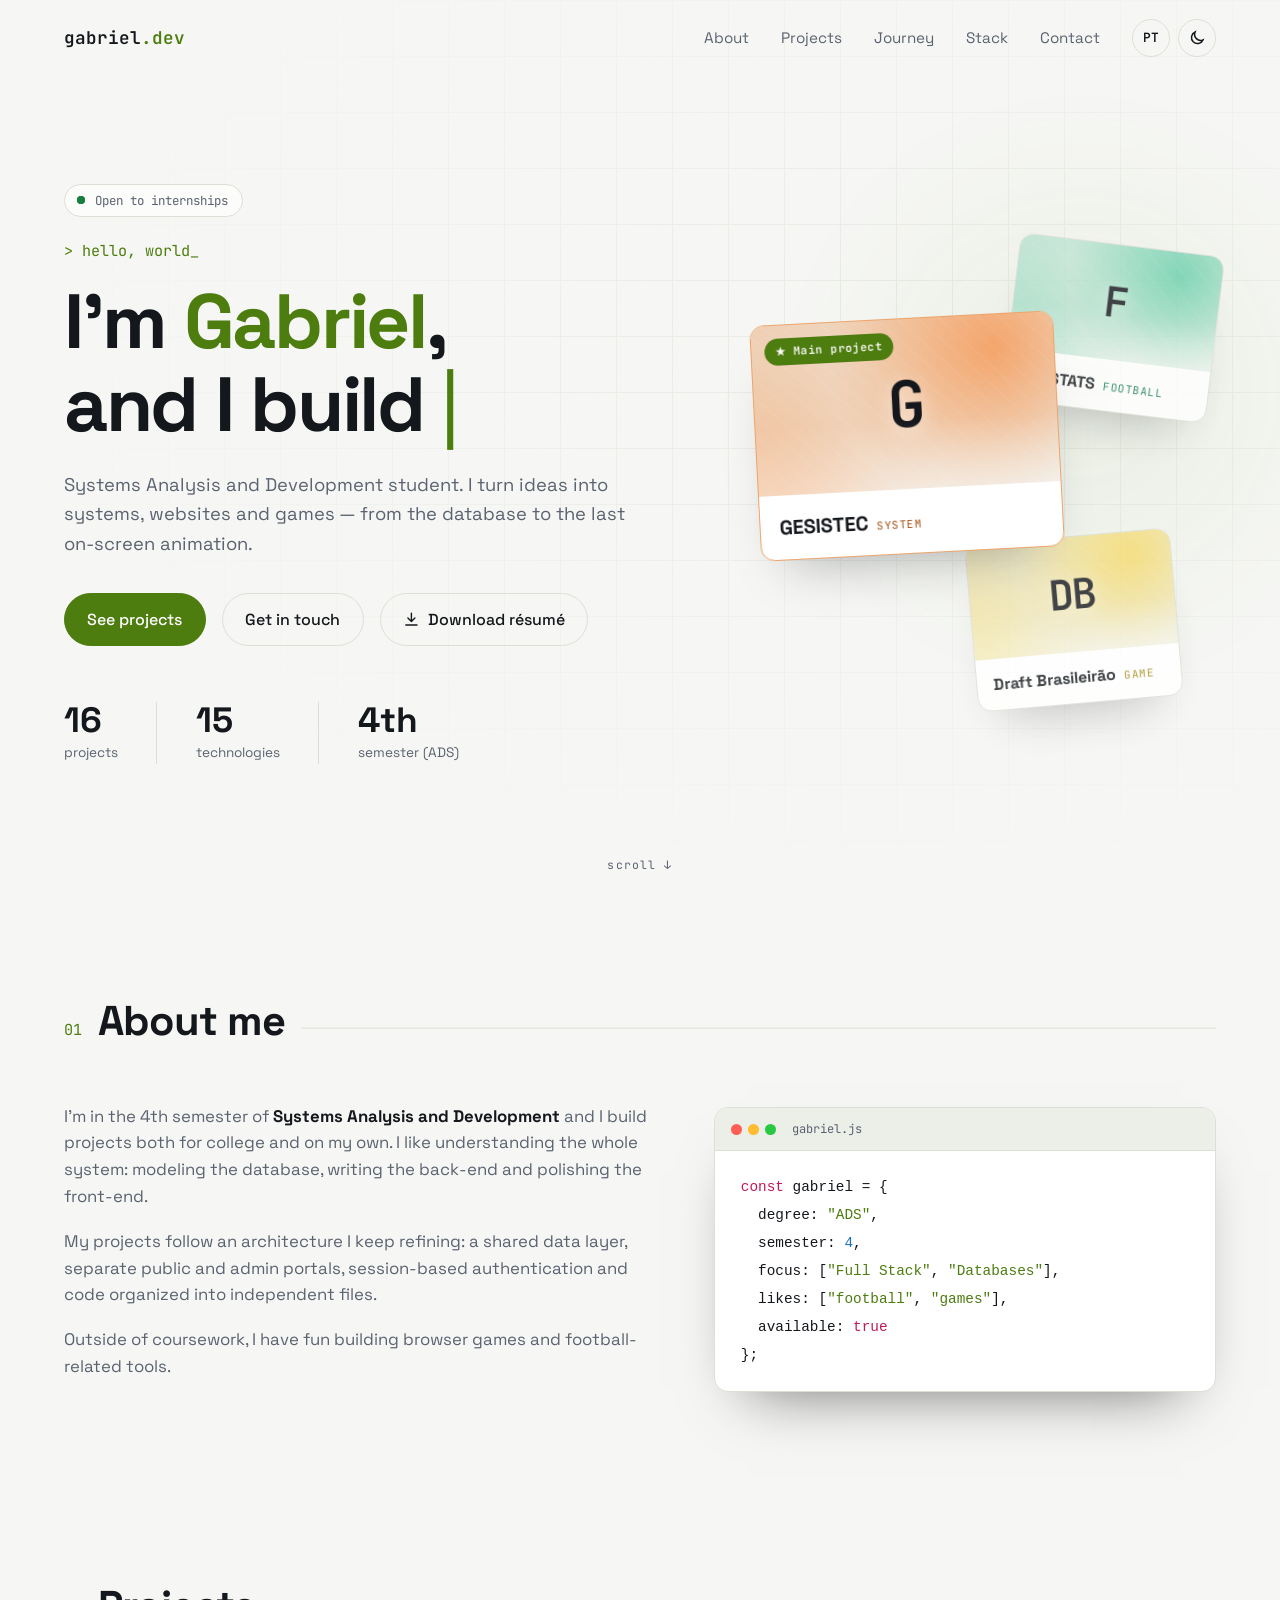
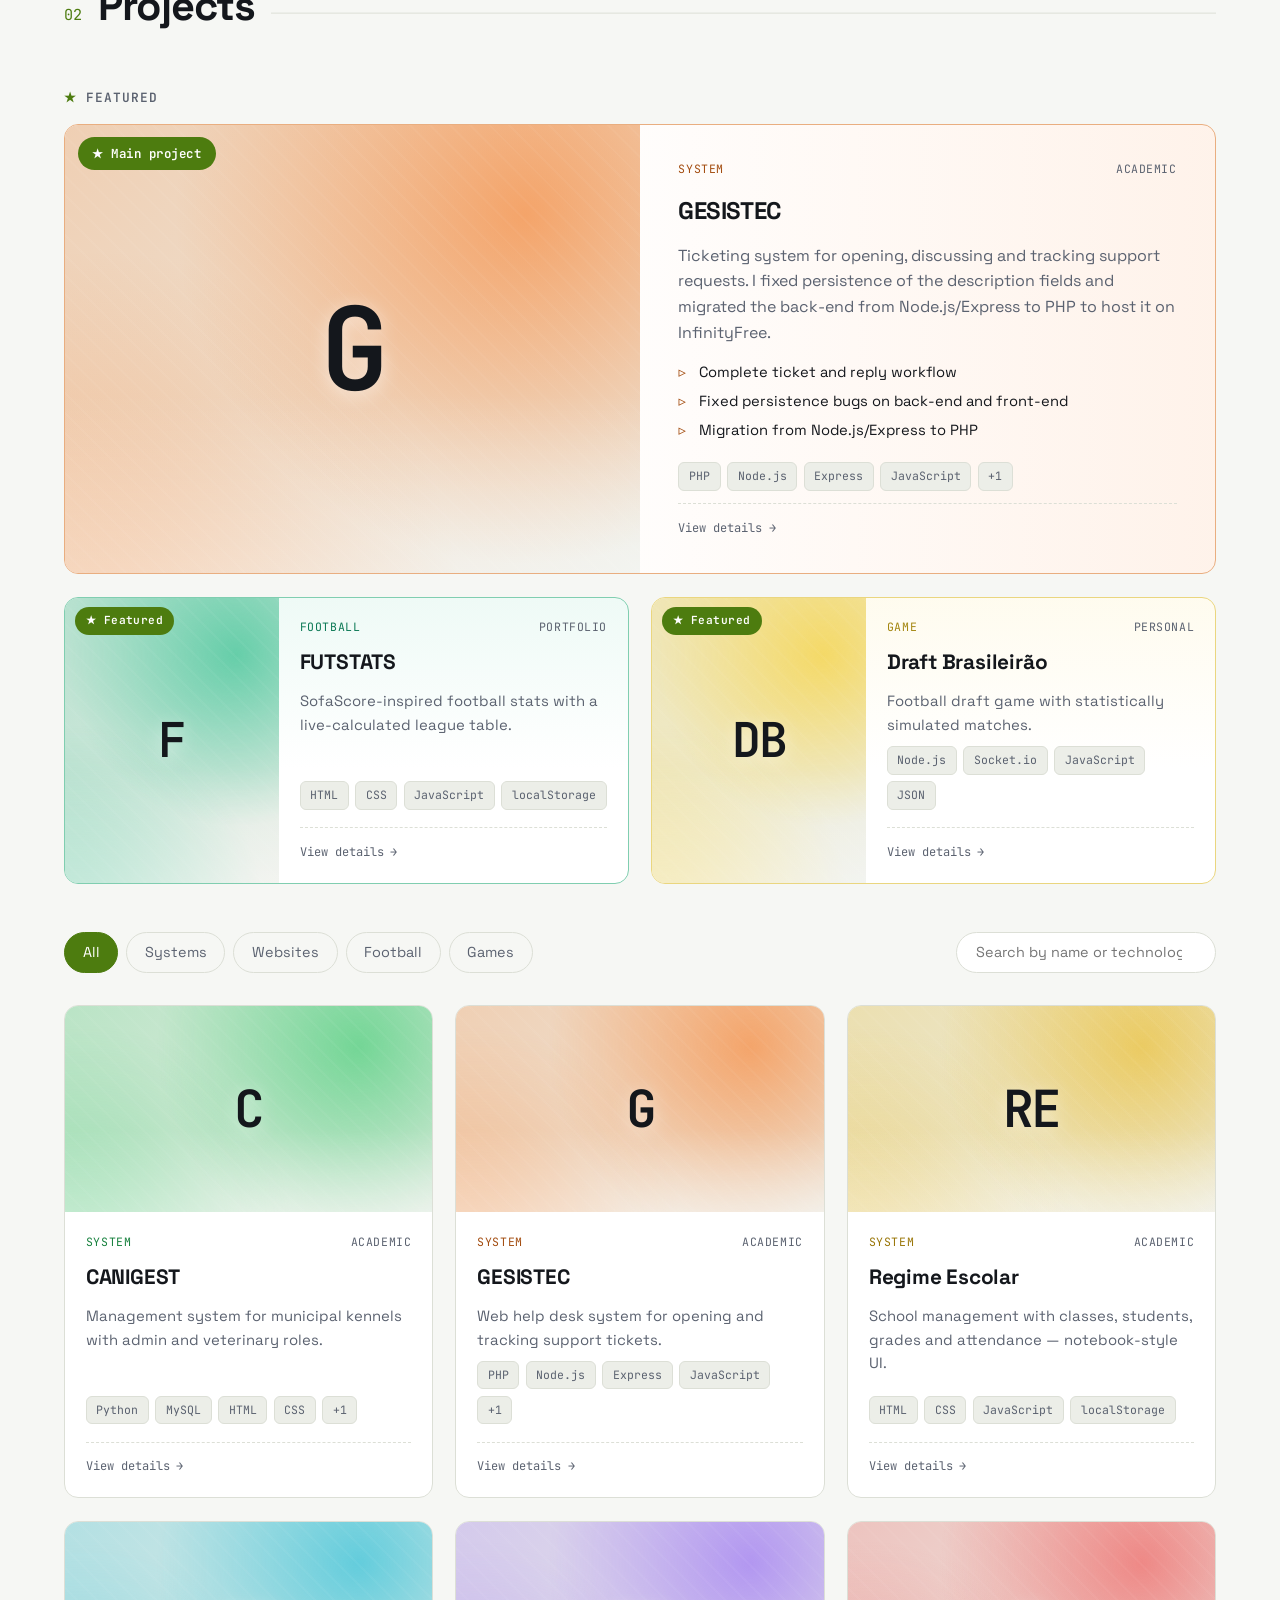
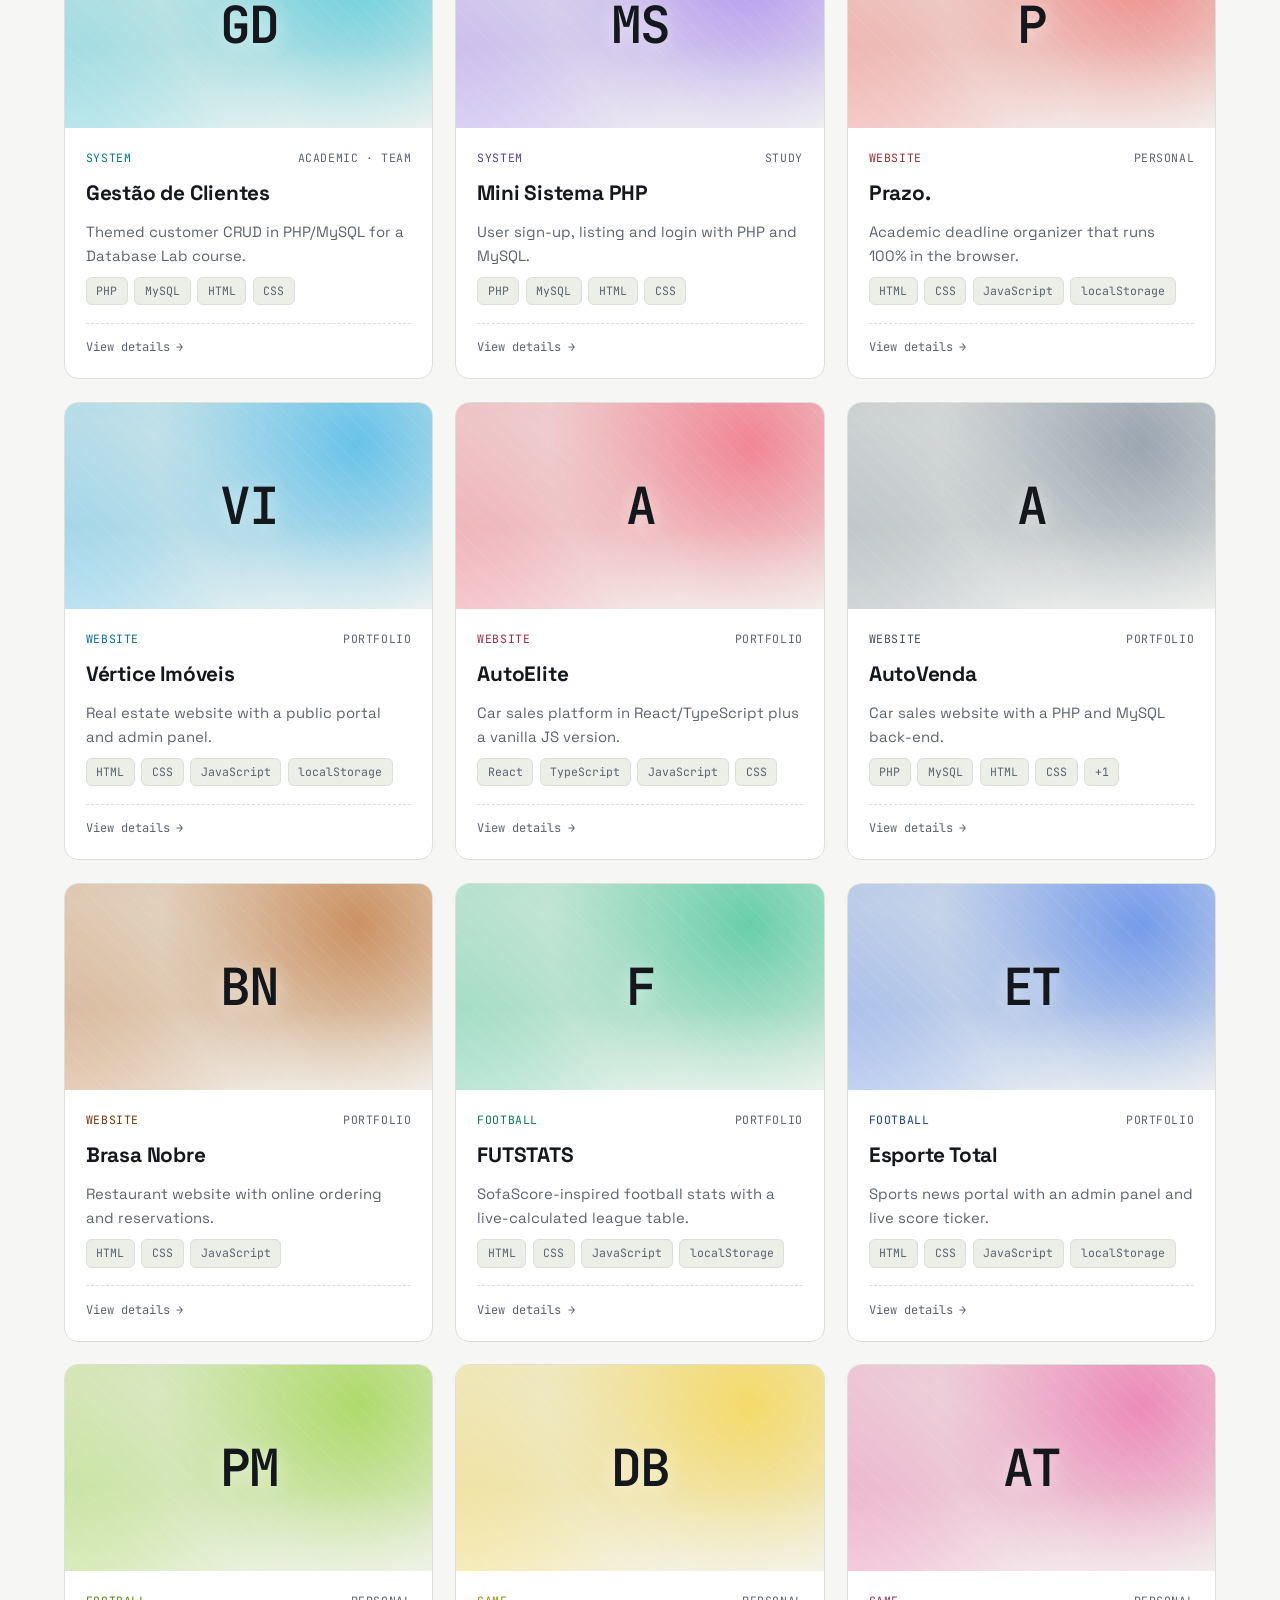
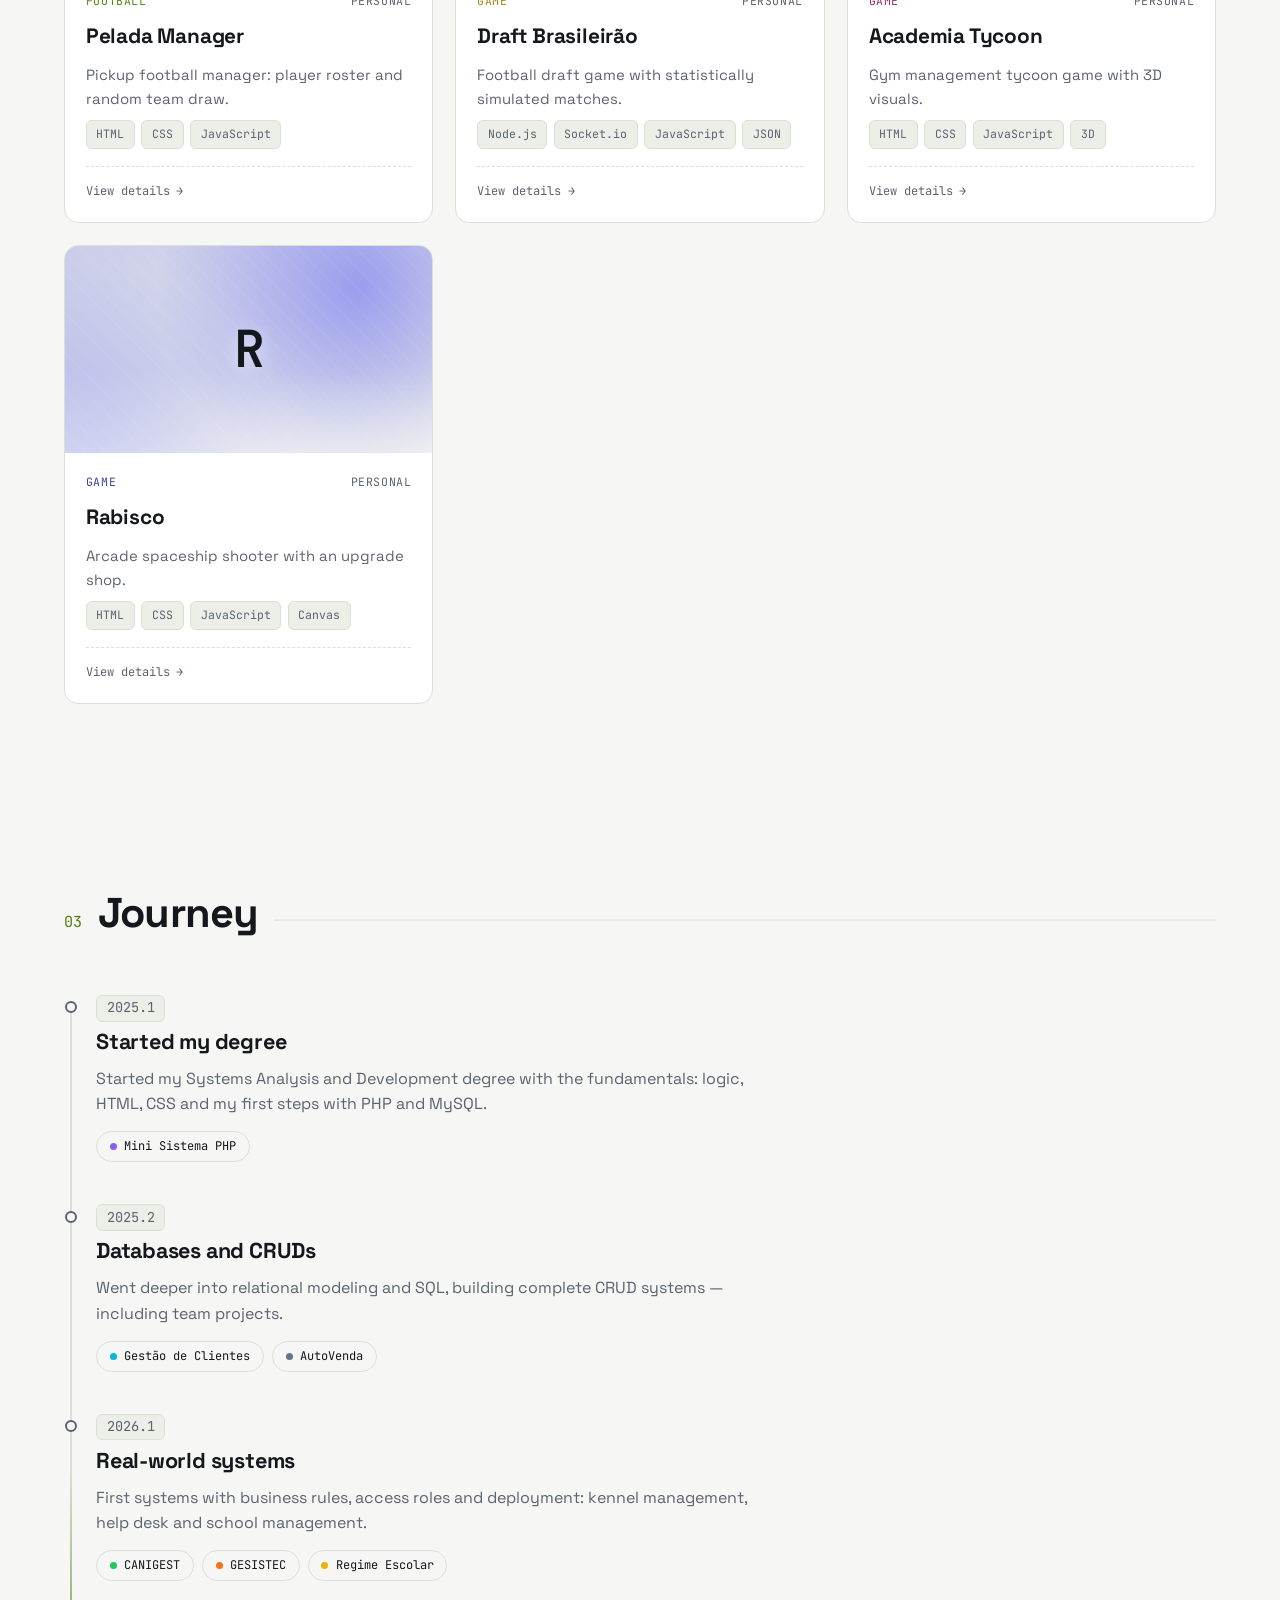
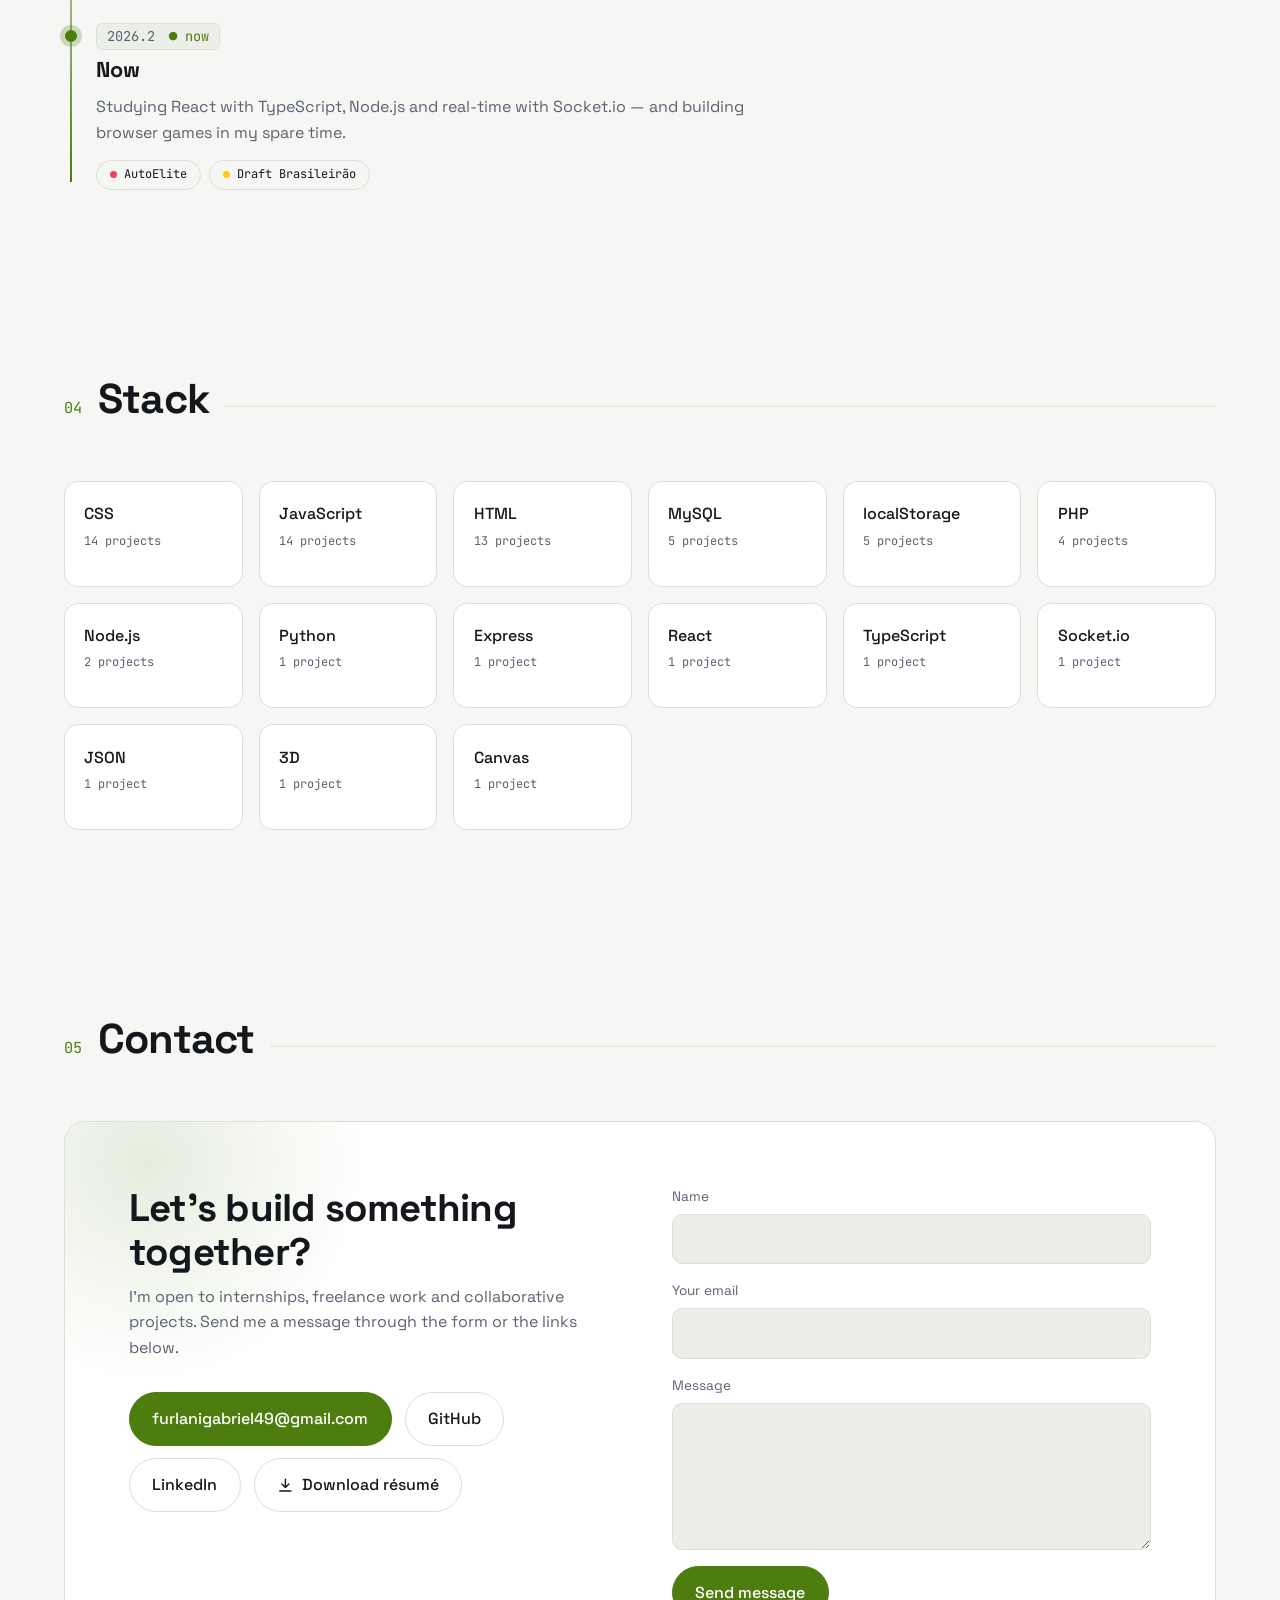
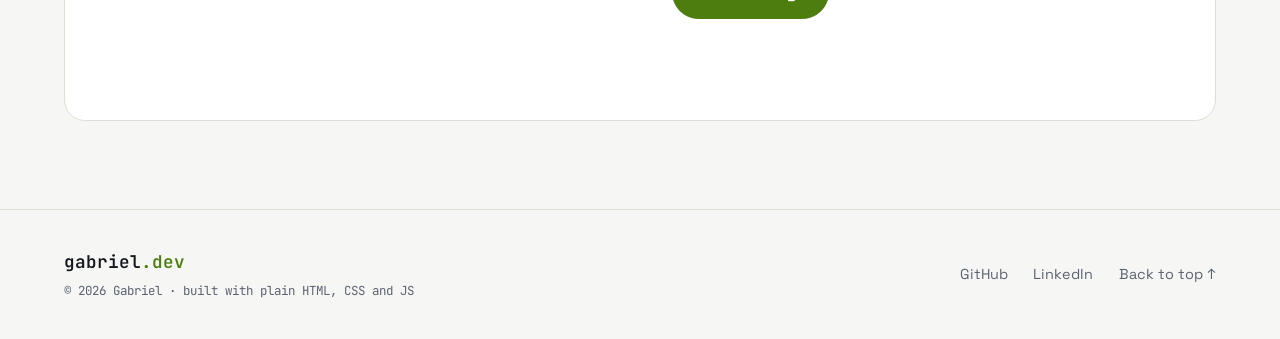
==== index.html @ 4c7ee223 "novo" ====
<!DOCTYPE html>
<html lang="pt-BR">
<head>
  <meta charset="UTF-8">
  <meta name="viewport" content="width=device-width, initial-scale=1.0">
  <title>Gabriel · Portfólio</title>
  <meta name="description" content="Portfólio de Gabriel — estudante de Análise e Desenvolvimento de Sistemas e desenvolvedor web.">
  <meta name="theme-color" content="#0b0d10">

  <!-- Ícone -->
  <link rel="icon" href="favicon.svg" type="image/svg+xml">
  <link rel="apple-touch-icon" href="og-image.png">

  <!-- Preview em redes sociais -->
  <link rel="canonical" href="https://furlani18.github.io/">
  <meta property="og:type" content="website">
  <meta property="og:locale" content="pt_BR">
  <meta property="og:locale:alternate" content="en_US">
  <meta property="og:title" content="Gabriel · Portfólio">
  <meta property="og:description" content="Estudante de ADS. Sistemas, sites e jogos — do banco de dados até a última animação da tela.">
  <meta property="og:url" content="https://furlani18.github.io/">
  <meta property="og:image" content="https://furlani18.github.io/og-image.png">
  <meta property="og:image:width" content="1200">
  <meta property="og:image:height" content="630">
  <meta name="twitter:card" content="summary_large_image">

  <!-- Aplica tema salvo antes de pintar a tela (evita "piscar") -->
  <script>
    (function () {
      var tema;
      try { tema = localStorage.getItem("tema"); } catch (e) {}
      if (!tema) tema = matchMedia("(prefers-color-scheme: light)").matches ? "light" : "dark";
      document.documentElement.dataset.theme = tema;
    })();
  </script>

  <link rel="preconnect" href="https://fonts.googleapis.com">
  <link rel="preconnect" href="https://fonts.gstatic.com" crossorigin>
  <link href="https://fonts.googleapis.com/css2?family=Space+Grotesk:wght@400;500;700&family=JetBrains+Mono:wght@400;600&display=swap" rel="stylesheet">
  <link rel="stylesheet" href="style.css?v=4">
</head>
<body>

  <a href="#conteudo" class="skip" data-i18n="skip">Pular para o conteúdo</a>
  <div class="progress" id="progress" aria-hidden="true"></div>

  <!-- NAVBAR -->
  <header class="nav" id="nav">
    <a href="#inicio" class="nav__logo">gabriel<span>.dev</span></a>
    <div class="nav__right">
      <nav class="nav__links" id="navLinks">
        <a href="#sobre" data-i18n="nav.sobre">Sobre</a>
        <a href="#projetos" data-i18n="nav.projetos">Projetos</a>
        <a href="#trajetoria" data-i18n="nav.trajetoria">Trajetória</a>
        <a href="#stack" data-i18n="nav.stack">Stack</a>
        <a href="#contato" data-i18n="nav.contato">Contato</a>
      </nav>
      <div class="nav__tools">
        <button class="icon-btn mono" id="langToggle" data-i18n-aria="lang.switch" aria-label="Switch to English">EN</button>
        <button class="icon-btn" id="themeToggle" aria-label="Alternar tema">
          <svg class="i-sun" viewBox="0 0 24 24" aria-hidden="true"><circle cx="12" cy="12" r="4.5"/><path d="M12 2v2.5M12 19.5V22M2 12h2.5M19.5 12H22M4.9 4.9l1.8 1.8M17.3 17.3l1.8 1.8M4.9 19.1l1.8-1.8M17.3 6.7l1.8-1.8"/></svg>
          <svg class="i-moon" viewBox="0 0 24 24" aria-hidden="true"><path d="M20 14.5A8 8 0 0 1 9.5 4a8 8 0 1 0 10.5 10.5z"/></svg>
        </button>
        <button class="nav__toggle" id="navToggle" data-i18n-aria="nav.menu" aria-label="Abrir menu" aria-expanded="false" aria-controls="navLinks">
          <span></span><span></span><span></span>
        </button>
      </div>
    </div>
  </header>

  <main id="conteudo">

  <!-- HERO -->
  <section class="hero" id="inicio">
    <div class="hero__grid" aria-hidden="true"></div>
    <div class="hero__glow" aria-hidden="true"></div>
    <div class="hero__inner">
    <div class="hero__content">
      <p class="hero__status mono"><span class="pulse" aria-hidden="true"></span><span data-i18n="hero.status">Disponível para estágio</span></p>
      <p class="hero__tag mono" data-i18n="hero.tag">&gt; olá, mundo_</p>
      <h1 class="hero__title">
        <span data-i18n-html="hero.title">Eu sou <span class="accent">Gabriel</span>,<br>e eu construo</span>
        <span class="typed" id="typed"></span><span class="cursor" aria-hidden="true">|</span>
      </h1>
      <p class="hero__subtitle" data-i18n="hero.subtitle">
        Estudante de Análise e Desenvolvimento de Sistemas. Transformo ideias em sistemas,
        sites e jogos — do banco de dados até a última animação da tela.
      </p>
      <div class="hero__actions">
        <a href="#projetos" class="btn btn--primary" data-i18n="hero.ver">Ver projetos</a>
        <a href="#contato" class="btn btn--ghost" data-i18n="hero.falar">Falar comigo</a>
        <a href="#" class="btn btn--ghost js-cv" download hidden>
          <svg class="btn__icon" viewBox="0 0 24 24" aria-hidden="true"><path d="M12 3v12m0 0-5-5m5 5 5-5M4 20h16"/></svg>
          <span data-i18n="cv">Baixar currículo</span>
        </a>
      </div>
      <div class="hero__stats">
        <div><strong id="statProjetos">0</strong><span data-i18n="stats.projetos">projetos</span></div>
        <div><strong id="statTechs">0</strong><span data-i18n="stats.techs">tecnologias</span></div>
        <div><strong data-i18n="stats.semNum">4º</strong><span data-i18n="stats.sem">semestre ADS</span></div>
      </div>
    </div>
    <div class="hero__visual" id="heroVisual"></div>
    </div>
    <a href="#sobre" class="hero__scroll mono" aria-hidden="true" tabindex="-1">scroll ↓</a>
  </section>

  <!-- SOBRE -->
  <section class="section" id="sobre">
    <div class="section__head">
      <span class="mono section__num">01</span>
      <h2 data-i18n="sobre.titulo">Sobre mim</h2>
    </div>
    <div class="about">
      <div class="about__text reveal">
        <p data-i18n-html="sobre.p1"></p>
        <p data-i18n-html="sobre.p2"></p>
        <p data-i18n-html="sobre.p3"></p>
      </div>
      <div class="about__card reveal">
        <div class="editor__bar" aria-hidden="true">
          <span class="editor__dots"><i></i><i></i><i></i></span>
          <span class="editor__file mono">gabriel.js</span>
        </div>
        <pre class="mono"><code data-i18n-html="sobre.code"></code></pre>
      </div>
    </div>
  </section>

  <!-- PROJETOS -->
  <section class="section" id="projetos">
    <div class="section__head">
      <span class="mono section__num">02</span>
      <h2 data-i18n="proj.titulo">Projetos</h2>
    </div>

    <div class="featured" id="featuredWrap">
      <h3 class="featured__title mono" data-i18n="proj.destaque">Em destaque</h3>
      <div class="featured__grid" id="featuredGrid"></div>
    </div>

    <div class="toolbar">
      <div class="filters" id="filters">
        <button class="filter active" data-filter="todos" data-i18n="f.todos" aria-pressed="true">Todos</button>
        <button class="filter" data-filter="sistema" data-i18n="f.sistema" aria-pressed="false">Sistemas</button>
        <button class="filter" data-filter="web" data-i18n="f.web" aria-pressed="false">Sites</button>
        <button class="filter" data-filter="esporte" data-i18n="f.esporte" aria-pressed="false">Futebol</button>
        <button class="filter" data-filter="jogo" data-i18n="f.jogo" aria-pressed="false">Jogos</button>
      </div>
      <input type="search" id="search" class="search" data-i18n-placeholder="busca" data-i18n-aria="busca" placeholder="Buscar por nome ou tecnologia...">
    </div>

    <div class="projects" id="projectsGrid"></div>
    <p class="empty" id="emptyMsg" data-i18n="vazio" hidden>Nenhum projeto encontrado.</p>
  </section>

  <!-- TRAJETÓRIA -->
  <section class="section" id="trajetoria">
    <div class="section__head">
      <span class="mono section__num">03</span>
      <h2 data-i18n="traj.titulo">Trajetória</h2>
    </div>
    <ol class="timeline" id="timeline"></ol>
  </section>

  <!-- STACK -->
  <section class="section" id="stack">
    <div class="section__head">
      <span class="mono section__num">04</span>
      <h2 data-i18n="stack.titulo">Stack</h2>
    </div>
    <div class="stack" id="stackGrid"></div>
  </section>

  <!-- CONTATO -->
  <section class="section" id="contato">
    <div class="section__head">
      <span class="mono section__num">05</span>
      <h2 data-i18n="contato.titulo">Contato</h2>
    </div>
    <div class="contact reveal">
      <div class="contact__info">
        <h3 data-i18n="contato.h">Vamos construir algo juntos?</h3>
        <p data-i18n="contato.p">Estou aberto a estágio, freelas e projetos colaborativos.</p>
        <div class="contact__links">
          <a href="#" class="btn btn--primary" id="linkEmail"></a>
          <a href="#" target="_blank" rel="noopener" class="btn btn--ghost" id="linkGithub">GitHub</a>
          <a href="#" target="_blank" rel="noopener" class="btn btn--ghost" id="linkLinkedin">LinkedIn</a>
          <a href="#" class="btn btn--ghost js-cv" download hidden>
            <svg class="btn__icon" viewBox="0 0 24 24" aria-hidden="true"><path d="M12 3v12m0 0-5-5m5 5 5-5M4 20h16"/></svg>
            <span data-i18n="cv">Baixar currículo</span>
          </a>
        </div>
      </div>

      <form class="form" id="contactForm" novalidate>
        <label class="form__field">
          <span data-i18n="form.nome">Nome</span>
          <input type="text" name="nome" required autocomplete="name">
        </label>
        <label class="form__field">
          <span data-i18n="form.email">Seu e-mail</span>
          <input type="email" name="email" required autocomplete="email">
        </label>
        <label class="form__field">
          <span data-i18n="form.msg">Mensagem</span>
          <textarea name="mensagem" rows="5" required></textarea>
        </label>
        <button type="submit" class="btn btn--primary" data-i18n="form.enviar">Enviar mensagem</button>
        <p class="form__status" id="formStatus" role="status" aria-live="polite"></p>
      </form>
    </div>
  </section>

  </main>

  <footer class="footer">
    <div class="footer__inner">
      <div>
        <a href="#inicio" class="nav__logo">gabriel<span>.dev</span></a>
        <p class="mono">© <span id="year"></span> Gabriel · <span data-i18n="footer">feito com HTML, CSS e JS puro</span></p>
      </div>
      <nav class="footer__links">
        <a href="#" target="_blank" rel="noopener" id="footGithub">GitHub</a>
        <a href="#" target="_blank" rel="noopener" id="footLinkedin">LinkedIn</a>
        <a href="#inicio" data-i18n="topo">Voltar ao topo ↑</a>
      </nav>
    </div>
  </footer>

  <!-- MODAL -->
  <div class="modal" id="modal" aria-hidden="true">
    <div class="modal__backdrop" data-close></div>
    <div class="modal__box" role="dialog" aria-modal="true" aria-labelledby="modalTitle">
      <button class="modal__close" data-close data-i18n-aria="modal.fechar" aria-label="Fechar">×</button>
      <div class="modal__cover" id="modalCover"></div>
      <div class="modal__thumbs" id="modalThumbs"></div>
      <div class="modal__body">
        <span class="mono modal__cat" id="modalCat"></span>
        <h3 id="modalTitle"></h3>
        <p id="modalDesc"></p>
        <h4 data-i18n="modal.destaques">Destaques</h4>
        <ul id="modalFeatures"></ul>
        <div class="tags" id="modalTags"></div>
        <div class="modal__actions" id="modalActions"></div>
      </div>
      <div class="modal__nav">
        <button class="icon-btn" id="modalPrev" data-i18n-aria="modal.anterior" aria-label="Projeto anterior">←</button>
        <span class="mono" id="modalPos"></span>
        <button class="icon-btn" id="modalNext" data-i18n-aria="modal.proximo" aria-label="Próximo projeto">→</button>
      </div>
    </div>
  </div>

  <script src="config.js?v=4"></script>
  <script src="i18n.js?v=4"></script>
  <script src="projetos.js?v=4"></script>
  <script src="script.js?v=4"></script>
</body>
</html>
---- style.css ----
/* =========================================================
   PORTFÓLIO — ESTILOS
   ========================================================= */

:root {
  --bg: #0b0d10;
  --bg-2: #12151a;
  --surface: #171b21;
  --border: #252a33;
  --text: #e8eaed;
  --muted: #8b93a1;
  --accent: #c6ff3d;
  --accent-ink: #0b0d10;
  --radius: 14px;
  --font: "Space Grotesk", system-ui, sans-serif;
  --mono: "JetBrains Mono", ui-monospace, monospace;
  --nav-bg: rgba(11, 13, 16, .85);
  --cover-ink: #fff;
  --code-key: #ff7ab6;
  --code-num: #7cc7ff;
  --ok: #4ade80;
  --erro: #f87171;
  color-scheme: dark;
}

:root[data-theme="light"] {
  --bg: #f6f7f4;
  --bg-2: #eceee8;
  --surface: #ffffff;
  --border: #dcdfd6;
  --text: #14171c;
  --muted: #5b6270;
  --accent: #4d7c0f;
  --accent-ink: #ffffff;
  --nav-bg: rgba(246, 247, 244, .85);
  --cover-ink: #14171c;
  --code-key: #c2185b;
  --code-num: #1d6fb8;
  --ok: #15803d;
  --erro: #b91c1c;
  color-scheme: light;
}

* { margin: 0; padding: 0; box-sizing: border-box; }
[hidden] { display: none !important; }
html { scroll-behavior: smooth; scroll-padding-top: 4.5rem; scrollbar-color: var(--border) var(--bg); }
body {
  background: var(--bg);
  color: var(--text);
  font-family: var(--font);
  line-height: 1.6;
  overflow-x: hidden;
  -webkit-font-smoothing: antialiased;
}
::-webkit-scrollbar { width: 10px; }
::-webkit-scrollbar-track { background: var(--bg); }
::-webkit-scrollbar-thumb { background: var(--border); border-radius: 10px; border: 2px solid var(--bg); }
::-webkit-scrollbar-thumb:hover { background: var(--muted); }

.progress {
  position: fixed; top: 0; left: 0; right: 0; z-index: 60;
  height: 2px; background: var(--accent);
  transform: scaleX(0); transform-origin: left;
}
a { color: inherit; text-decoration: none; }
button { font: inherit; cursor: pointer; }
.mono { font-family: var(--mono); }
.accent { color: var(--accent); }

::selection { background: var(--accent); color: var(--accent-ink); }
:focus-visible { outline: 2px solid var(--accent); outline-offset: 3px; }

.skip {
  position: fixed; top: .6rem; left: .6rem; z-index: 200;
  background: var(--accent); color: var(--accent-ink);
  padding: .6rem 1rem; border-radius: 8px; font-weight: 500;
  transform: translateY(-200%); transition: transform .2s;
}
.skip:focus { transform: none; }

/* ---------- Botões ---------- */
.btn {
  display: inline-flex; align-items: center; justify-content: center;
  padding: .8rem 1.4rem;
  border-radius: 999px;
  font-weight: 500;
  border: 1px solid var(--border);
  transition: transform .2s, background .2s, border-color .2s, color .2s, box-shadow .2s;
}
.btn:hover { transform: translateY(-2px); }
.btn--primary { background: var(--accent); color: var(--accent-ink); border-color: var(--accent); }
.btn--primary:hover { box-shadow: 0 10px 30px -10px var(--accent); }
.btn--ghost { background: transparent; color: var(--text); }
.btn--ghost:hover { border-color: var(--accent); color: var(--accent); }
.btn:disabled { opacity: .6; cursor: wait; transform: none; }
.btn__icon { width: 1.05em; height: 1.05em; margin-right: .5rem; fill: none; stroke: currentColor; stroke-width: 2; stroke-linecap: round; stroke-linejoin: round; }

.icon-btn {
  width: 38px; height: 38px; border-radius: 50%;
  display: grid; place-items: center;
  background: transparent; color: var(--text);
  border: 1px solid var(--border);
  font-size: .8rem; font-weight: 600;
  transition: border-color .2s, color .2s;
}
.icon-btn:hover { border-color: var(--accent); color: var(--accent); }
.icon-btn svg { width: 18px; height: 18px; fill: none; stroke: currentColor; stroke-width: 2; stroke-linecap: round; }
:root[data-theme="light"] .i-sun, :root:not([data-theme="light"]) .i-moon { display: none; }

/* ---------- Navbar ---------- */
.nav {
  position: fixed; inset: 0 0 auto 0; z-index: 50;
  display: flex; justify-content: space-between; align-items: center;
  padding: 1.2rem clamp(1rem, 5vw, 4rem);
  transition: background .3s, padding .3s, border-color .3s;
  border-bottom: 1px solid transparent;
}
.nav.scrolled {
  background: var(--nav-bg);
  backdrop-filter: blur(10px);
  padding-block: .8rem;
  border-color: var(--border);
}
.nav__logo { font-family: var(--mono); font-weight: 600; font-size: 1.1rem; }
.nav__logo span { color: var(--accent); }
.nav__right { display: flex; align-items: center; gap: 2rem; }
.nav__tools { display: flex; align-items: center; gap: .5rem; }
.nav__links { display: flex; gap: 2rem; }
.nav__links a { position: relative; color: var(--muted); font-size: .95rem; transition: color .2s; }
.nav__links a::after {
  content: ""; position: absolute; left: 0; right: 0; bottom: -4px; height: 2px;
  background: var(--accent); border-radius: 2px;
  transform: scaleX(0); transition: transform .25s;
}
.nav__links a:hover { color: var(--text); }
.nav__links a.active { color: var(--text); }
.nav__links a.active::after { transform: scaleX(1); }
.nav__toggle { display: none; background: none; border: 0; flex-direction: column; gap: 5px; }
.nav__toggle span { width: 24px; height: 2px; background: var(--text); }

/* ---------- Hero ---------- */
.hero {
  position: relative;
  min-height: 100vh;
  display: flex; align-items: center;
  padding: 7rem clamp(1rem, 5vw, 4rem) 4rem;
  overflow: hidden;
}
.hero__grid {
  position: absolute; inset: 0;
  background-image:
    linear-gradient(var(--border) 1px, transparent 1px),
    linear-gradient(90deg, var(--border) 1px, transparent 1px);
  background-size: 56px 56px;
  mask-image: radial-gradient(ellipse at 70% 40%, #000 10%, transparent 70%);
  opacity: .5;
}
.hero__glow {
  position: absolute; width: 640px; height: 640px; right: -120px; top: 8%;
  background: radial-gradient(circle, color-mix(in srgb, var(--accent) 22%, transparent), transparent 65%);
  filter: blur(40px); opacity: .55; pointer-events: none;
}
:root[data-theme="light"] .hero__glow { opacity: .35; }
.hero__inner {
  position: relative; width: 100%; margin: 0 auto;
  max-width: calc(1280px - 2 * clamp(1rem, 5vw, 4rem)); /* alinha com as seções */
  display: grid; grid-template-columns: minmax(0, 1.25fr) minmax(0, 1fr);
  gap: 3rem; align-items: center;
}
.hero__content { position: relative; }
.hero__status {
  display: inline-flex; align-items: center; gap: .6rem;
  padding: .35rem .9rem .35rem .75rem; margin-bottom: 1.4rem;
  border: 1px solid var(--border); border-radius: 999px;
  background: color-mix(in srgb, var(--surface) 70%, transparent);
  font-size: .78rem; color: var(--muted);
}
.pulse { position: relative; width: 8px; height: 8px; border-radius: 50%; background: var(--ok); }
.pulse::after {
  content: ""; position: absolute; inset: 0; border-radius: 50%;
  background: var(--ok); animation: ping 2s ease-out infinite;
}
@keyframes ping { to { transform: scale(2.8); opacity: 0; } }
.hero__tag { color: var(--accent); margin-bottom: 1rem; font-size: .95rem; }
.hero__title {
  font-size: clamp(2.3rem, 6.5vw, 4.8rem);
  line-height: 1.08;
  font-weight: 700;
  letter-spacing: -.03em;
  margin-bottom: 1.5rem;
}
.typed { color: var(--accent); }
.cursor { color: var(--accent); animation: blink 1s steps(1) infinite; font-weight: 400; }
@keyframes blink { 50% { opacity: 0; } }
.hero__subtitle { color: var(--muted); font-size: 1.15rem; max-width: 580px; margin-bottom: 2.2rem; }
.hero__actions { display: flex; gap: 1rem; flex-wrap: wrap; margin-bottom: 3.5rem; }
.hero__stats { display: flex; flex-wrap: wrap; row-gap: 1.2rem; }
.hero__stats div { display: flex; flex-direction: column; padding-right: 2.4rem; }
.hero__stats div + div { padding-left: 2.4rem; border-left: 1px solid var(--border); }
.hero__stats strong { font-size: 2.2rem; font-weight: 700; line-height: 1; }
.hero__stats span { color: var(--muted); font-size: .85rem; margin-top: .3rem; }

/* Cards flutuantes dos destaques */
.hero__visual { position: relative; height: 460px; }
.hcard {
  position: absolute; width: 250px; padding: 0;
  display: flex; flex-direction: column; text-align: left;
  background: var(--surface); color: var(--text);
  border: 1px solid var(--border); border-radius: var(--radius);
  overflow: hidden;
  box-shadow: 0 30px 60px -25px rgba(0,0,0,.55), 0 0 0 1px color-mix(in srgb, var(--c) 15%, transparent);
  animation: flutuar 7s ease-in-out infinite;
  transition: scale .3s, border-color .3s, box-shadow .3s;
}
.hcard:hover { scale: 1.05; z-index: 3; border-color: var(--c); box-shadow: 0 30px 60px -20px color-mix(in srgb, var(--c) 60%, transparent); }
.hcard .card__cover { width: 100%; }
.hcard .cover__mono { font-size: 2.6rem; }
.hcard__body { display: flex; justify-content: space-between; align-items: baseline; gap: .5rem; padding: .8rem 1rem; }
.hcard__body strong { font-size: 1rem; }
.hcard__body small { font-size: .68rem; text-transform: uppercase; letter-spacing: .05em; color: var(--c); }
/* Card 1 = projeto principal: maior e na frente; os outros menores, atrás */
.hcard { width: min(210px, 42%); opacity: .8; }
.hcard:hover { opacity: 1; }
.hcard--1 {
  width: min(310px, 62%); opacity: 1; z-index: 3;
  top: 16%; left: 6%; rotate: -3deg;
  border-color: color-mix(in srgb, var(--c) 55%, var(--border));
  box-shadow: 0 40px 80px -30px color-mix(in srgb, var(--c) 55%, transparent), 0 0 0 1px color-mix(in srgb, var(--c) 30%, transparent);
}
.hcard--1 .cover__mono { font-size: 4rem; }
.hcard--1 .hcard__body { padding: 1rem 1.2rem; }
.hcard--1 .hcard__body strong { font-size: 1.25rem; }
.hcard--2 { top: 0; right: 0; rotate: 7deg; animation-delay: -2.3s; z-index: 1; }
.hcard--3 { bottom: 0; right: 8%; rotate: -5deg; animation-delay: -4.6s; z-index: 2; }
@keyframes flutuar { 50% { translate: 0 -14px; } }
:root[data-theme="light"] .hcard { box-shadow: 0 30px 50px -30px rgba(20,23,28,.35); }
:root[data-theme="light"] .hcard__body small { color: color-mix(in srgb, var(--c) 65%, #000); }

.hero__scroll {
  position: absolute; left: 50%; bottom: 1.6rem; translate: -50% 0;
  font-size: .72rem; color: var(--muted); letter-spacing: .1em;
  animation: descer 2.2s ease-in-out infinite;
}
@keyframes descer { 50% { translate: -50% 6px; } }

/* ---------- Seções ---------- */
.section { padding: 5.5rem clamp(1rem, 5vw, 4rem); max-width: 1280px; margin: 0 auto; }
.section__head { display: flex; align-items: baseline; gap: 1rem; margin-bottom: 3rem; }
.section__num { color: var(--accent); font-size: .95rem; }
.section__head h2 { font-size: clamp(1.8rem, 4vw, 2.6rem); letter-spacing: -.02em; }
.section__head::after { content: ""; flex: 1; height: 1px; background: var(--border); transform: translateY(-.4rem); }

/* ---------- Sobre ---------- */
.about { display: grid; grid-template-columns: 1.2fr 1fr; gap: 3rem; align-items: center; }
.about__text p { color: var(--muted); margin-bottom: 1.1rem; font-size: 1.05rem; }
.about__text strong { color: var(--text); }
.about__card {
  background: var(--surface);
  border: 1px solid var(--border);
  border-radius: var(--radius);
  overflow: hidden;
  box-shadow: 0 30px 60px -35px rgba(0,0,0,.6);
}
.editor__bar {
  display: flex; align-items: center; gap: 1rem;
  padding: .7rem 1rem;
  background: var(--bg-2); border-bottom: 1px solid var(--border);
}
.editor__dots { display: flex; gap: 6px; }
.editor__dots i { width: 11px; height: 11px; border-radius: 50%; background: #ff5f57; }
.editor__dots i:nth-child(2) { background: #febc2e; }
.editor__dots i:nth-child(3) { background: #28c840; }
.editor__file { font-size: .75rem; color: var(--muted); }
.about__card pre { font-size: .9rem; line-height: 1.8; padding: 1.4rem 1.6rem; overflow-x: auto; }
.c-key { color: var(--code-key); }
.c-str { color: var(--accent); }
.c-num { color: var(--code-num); }

/* ---------- Toolbar ---------- */
.toolbar { display: flex; justify-content: space-between; gap: 1rem; flex-wrap: wrap; margin-bottom: 2rem; }
.filters { display: flex; gap: .5rem; flex-wrap: wrap; }
.filter {
  background: transparent; color: var(--muted);
  border: 1px solid var(--border);
  padding: .5rem 1.1rem; border-radius: 999px;
  font-size: .9rem; transition: all .2s;
}
.filter:hover { color: var(--text); border-color: var(--muted); }
.filter.active { background: var(--accent); color: var(--accent-ink); border-color: var(--accent); }
.search {
  background: var(--surface); color: var(--text);
  border: 1px solid var(--border); border-radius: 999px;
  padding: .55rem 1.2rem; min-width: 260px;
  font-family: inherit; font-size: .9rem; outline: none;
  transition: border-color .2s;
}
.search:focus { border-color: var(--accent); }

/* ---------- Cards ---------- */
.projects { display: grid; grid-template-columns: repeat(auto-fill, minmax(290px, 1fr)); gap: 1.4rem; }
.card {
  background: var(--surface);
  border: 1px solid var(--border);
  border-radius: var(--radius);
  overflow: hidden;
  cursor: pointer;
  display: flex; flex-direction: column;
  transition: transform .3s, border-color .3s, box-shadow .3s;
  animation: cardIn .5s both;
  animation-delay: var(--d);
  outline: none;
}
.card:hover, .card:focus-visible {
  transform: translateY(-6px);
  border-color: var(--c);
  box-shadow: 0 20px 40px -20px var(--c);
}
@keyframes cardIn { from { opacity: 0; transform: translateY(20px); } }

.card__cover, .modal__cover {
  position: relative;
  aspect-ratio: 16 / 9;
  display: grid; place-items: center;
  background:
    radial-gradient(circle at 80% 20%, color-mix(in srgb, var(--c) 55%, transparent), transparent 60%),
    radial-gradient(circle at 5% 110%, color-mix(in srgb, var(--c) 30%, transparent), transparent 50%),
    linear-gradient(135deg, color-mix(in srgb, var(--c) 25%, var(--bg-2)), var(--bg-2));
  overflow: hidden;
}
.card__cover::after {
  content: ""; position: absolute; inset: auto 0 0 0; height: 40%;
  background: linear-gradient(transparent, color-mix(in srgb, var(--surface) 35%, transparent));
  pointer-events: none;
}
.card__cover::before, .modal__cover::before {
  content: ""; position: absolute; inset: 0;
  background-image: repeating-linear-gradient(45deg, rgba(255,255,255,.04) 0 2px, transparent 2px 14px);
}
.card__cover img, .modal__cover img { width: 100%; height: 100%; object-fit: cover; position: relative; }
.cover__mono {
  position: relative;
  font-family: var(--mono);
  font-weight: 600;
  font-size: 3.2rem;
  color: var(--cover-ink);
  letter-spacing: -.04em;
  text-shadow: 0 6px 30px rgba(0,0,0,.4);
  transition: transform .4s;
}
.card:hover .cover__mono { transform: scale(1.12) rotate(-3deg); }
.card__cover img { transition: scale .5s; }
.card:hover .card__cover img { scale: 1.05; }

.card__body { padding: 1.3rem; display: flex; flex-direction: column; gap: .6rem; flex: 1; }
.card__more {
  display: flex; align-items: center; gap: .4rem;
  margin-top: .5rem; padding-top: .9rem;
  border-top: 1px dashed var(--border);
  font-size: .75rem; color: var(--muted);
  transition: color .25s;
}
.card__more span { transition: translate .25s; }
.card:hover .card__more, .card:focus-visible .card__more { color: var(--c); }
.card:hover .card__more span { translate: 4px 0; }
:root[data-theme="light"] .card:hover .card__more { color: color-mix(in srgb, var(--c) 65%, #000); }
.card__meta { display: flex; justify-content: space-between; font-size: .72rem; color: var(--muted); text-transform: uppercase; letter-spacing: .05em; }
.card__meta span:first-child { color: var(--c); }
.card h3 { font-size: 1.3rem; letter-spacing: -.01em; }
.card p { color: var(--muted); font-size: .93rem; flex: 1; }

.tags { display: flex; flex-wrap: wrap; gap: .4rem; }
.tag {
  font-family: var(--mono); font-size: .72rem;
  padding: .25rem .6rem; border-radius: 6px;
  background: var(--bg-2); border: 1px solid var(--border); color: var(--muted);
}
.empty { color: var(--muted); text-align: center; padding: 3rem 0; }
:root[data-theme="light"] .cover__mono { text-shadow: 0 4px 20px rgba(255,255,255,.6); }
:root[data-theme="light"] .card__meta span:first-child,
:root[data-theme="light"] .modal__cat { color: color-mix(in srgb, var(--c) 65%, #000); }

/* ---------- Destaques ---------- */
.featured { margin-bottom: 3rem; }
.featured__title { font-size: .8rem; font-weight: 600; text-transform: uppercase; letter-spacing: .08em; color: var(--muted); margin-bottom: 1rem; }
.featured__title::before { content: "★ "; color: var(--accent); }
.featured__grid { display: grid; grid-template-columns: repeat(auto-fit, minmax(290px, 1fr)); gap: 1.4rem; }
.card--featured { background: linear-gradient(180deg, color-mix(in srgb, var(--c) 7%, var(--surface)), var(--surface) 60%); }

/* Projeto principal: ocupa a linha inteira, capa ao lado do texto */
.card--main { border-color: color-mix(in srgb, var(--c) 60%, var(--border)); }
.card--main .card__cover { aspect-ratio: 16 / 9; }
.card--main .card__cover .cover__mono { font-size: clamp(5rem, 9vw, 8rem); }
.card--main h3 { font-size: 2rem; letter-spacing: -.02em; }
.card--main p { font-size: 1rem; flex: 0; }
.card--main .badge { font-size: .78rem; padding: .4rem .9rem; }
.card__list { list-style: none; display: flex; flex-direction: column; gap: .35rem; margin: .2rem 0 .4rem; font-size: .92rem; }
.card__list li { position: relative; padding-left: 1.3rem; }
.card__list li::before { content: "▹"; position: absolute; left: 0; color: var(--c); }
@media (min-width: 900px) {
  .featured__grid { grid-template-columns: 1fr 1fr; }
  .card--main {
    grid-column: 1 / -1; flex-direction: row;
    background: linear-gradient(90deg, var(--surface) 40%, color-mix(in srgb, var(--c) 9%, var(--surface)));
  }
  .card--main .card__cover { flex: 0 0 50%; aspect-ratio: auto; min-height: 340px; }
  .card--main .card__body { padding: 2.2rem 2.4rem; justify-content: center; gap: .8rem; }
  .card--main .card__more { margin-top: auto; }

  /* Os outros destaques ficam compactos, também na horizontal */
  .card--featured:not(.card--main) { flex-direction: row; }
  .card--featured:not(.card--main) .card__cover { flex: 0 0 38%; aspect-ratio: auto; min-height: 220px; }
  .card--featured:not(.card--main) .cover__mono { font-size: 3rem; }
  .card--featured:not(.card--main) h3 { font-size: 1.3rem; }
  .card--featured:not(.card--main) .badge { top: .6rem; left: .6rem; }
}
:root[data-theme="light"] .card__list li::before { color: color-mix(in srgb, var(--c) 65%, #000); }
.card--featured { border-color: color-mix(in srgb, var(--c) 45%, var(--border)); }
.card--featured .card__cover { aspect-ratio: 16 / 10; }
.card--featured .cover__mono { font-size: 4rem; }
.card--featured h3 { font-size: 1.5rem; }
.badge {
  position: absolute; top: .8rem; left: .8rem;
  font-size: .7rem; font-weight: 600; letter-spacing: .04em;
  padding: .3rem .7rem; border-radius: 999px;
  background: var(--accent); color: var(--accent-ink);
}

/* ---------- Trajetória ---------- */
.timeline { list-style: none; position: relative; max-width: 820px; padding-left: 2rem; }
.timeline::before {
  content: ""; position: absolute; left: 6px; top: .5rem; bottom: .5rem; width: 2px;
  background: linear-gradient(var(--border), var(--border) 60%, var(--accent));
}
.timeline__item { position: relative; padding-bottom: 2.6rem; }
.timeline__item > :not(.timeline__dot) { max-width: 680px; }
.timeline__period {
  display: inline-block; padding: .1rem .6rem; border-radius: 6px;
  background: var(--bg-2); border: 1px solid var(--border);
}
.timeline__item:last-child { padding-bottom: 0; }
.timeline__dot {
  position: absolute; left: calc(-2rem + 1px); top: .45rem;
  width: 12px; height: 12px; border-radius: 50%;
  background: var(--bg); border: 2px solid var(--muted);
}
.is-now .timeline__dot { background: var(--accent); border-color: var(--accent); box-shadow: 0 0 0 5px color-mix(in srgb, var(--accent) 25%, transparent); }
.timeline__period { color: var(--muted); font-size: .85rem; }
.timeline__now { color: var(--accent); margin-left: .4rem; }
.timeline__item h3 { font-size: 1.35rem; margin: .2rem 0 .4rem; letter-spacing: -.01em; }
.timeline__item p { color: var(--muted); margin-bottom: .9rem; }
.timeline__projects { display: flex; flex-wrap: wrap; gap: .5rem; }
.chip {
  font-family: var(--mono); font-size: .75rem;
  padding: .3rem .8rem; border-radius: 999px;
  background: transparent; color: var(--text);
  border: 1px solid var(--border);
  transition: border-color .2s, color .2s;
}
.chip::before { content: ""; display: inline-block; width: 7px; height: 7px; border-radius: 50%; background: var(--c); margin-right: .45rem; }
.chip:hover { border-color: var(--c); }

/* ---------- Stack ---------- */
.stack { display: grid; grid-template-columns: repeat(auto-fill, minmax(160px, 1fr)); gap: 1rem; }
.stack__item {
  background: var(--surface); color: var(--text);
  border: 1px solid var(--border); border-radius: var(--radius);
  padding: 1.2rem 1.2rem 1.1rem; text-align: left;
  display: flex; flex-direction: column; gap: .3rem;
  transition: border-color .2s, transform .2s;
}
.stack__item:hover { border-color: var(--accent); transform: translateY(-3px); }
.stack__item span { font-weight: 500; }
.stack__item small { color: var(--muted); font-size: .75rem; }
.stack__bar { display: block; height: 3px; margin-top: .6rem; border-radius: 3px; background: var(--bg-2); overflow: hidden; }
.stack__bar::after {
  content: ""; display: block; height: 100%;
  width: calc(var(--p) * 100%); min-width: 8%;
  background: var(--accent); border-radius: 3px;
  transform-origin: left; transform: scaleX(0); transition: transform .9s .2s;
}
.stack__item.visible .stack__bar::after { transform: none; }

/* ---------- Contato ---------- */
.contact {
  display: grid; grid-template-columns: 1fr 1fr; gap: clamp(2rem, 5vw, 4rem);
  background: var(--surface);
  border: 1px solid var(--border);
  border-radius: calc(var(--radius) * 1.5);
  padding: clamp(1.5rem, 6vw, 4rem);
  position: relative; overflow: hidden;
}
.contact::before {
  content: ""; position: absolute; width: 480px; height: 480px; left: -160px; top: -200px;
  background: radial-gradient(circle, color-mix(in srgb, var(--accent) 14%, transparent), transparent 65%);
  pointer-events: none;
}
.contact > * { position: relative; }
.contact h3 { font-size: clamp(1.6rem, 4vw, 2.4rem); margin-bottom: .6rem; letter-spacing: -.02em; line-height: 1.15; }
.contact__info > p { color: var(--muted); margin-bottom: 2rem; }
.contact__links { display: flex; gap: .8rem; flex-wrap: wrap; }
.contact__links .btn { max-width: 100%; overflow-wrap: anywhere; }

.form { display: flex; flex-direction: column; gap: 1rem; }
.form__field { display: flex; flex-direction: column; gap: .4rem; font-size: .85rem; color: var(--muted); }
.form__field input, .form__field textarea {
  background: var(--bg-2); color: var(--text);
  border: 1px solid var(--border); border-radius: 10px;
  padding: .75rem 1rem;
  font: inherit; font-size: .95rem;
  resize: vertical;
  transition: border-color .2s;
}
.form__field input:focus, .form__field textarea:focus { outline: none; border-color: var(--accent); }
.form .btn { align-self: flex-start; }
.form__status { font-size: .9rem; min-height: 1.4em; color: var(--muted); }
.form__status.ok { color: var(--ok); }
.form__status.erro { color: var(--erro); }

.footer { border-top: 1px solid var(--border); padding: 2.4rem clamp(1rem, 5vw, 4rem); color: var(--muted); }
.footer__inner {
  max-width: calc(1280px - 2 * clamp(1rem, 5vw, 4rem)); margin: 0 auto;
  display: flex; justify-content: space-between; align-items: center; gap: 1.5rem; flex-wrap: wrap;
}
.footer .nav__logo { color: var(--text); }
.footer p { font-size: .78rem; margin-top: .3rem; }
.footer__links { display: flex; gap: 1.6rem; flex-wrap: wrap; font-size: .9rem; }
.footer__links a { transition: color .2s; }
.footer__links a:hover { color: var(--accent); }

/* ---------- Modal ---------- */
.modal { position: fixed; inset: 0; z-index: 100; display: grid; place-items: center; padding: 1rem; visibility: hidden; }
.modal.open { visibility: visible; }
.modal__backdrop { position: absolute; inset: 0; background: rgba(0,0,0,.7); backdrop-filter: blur(4px); opacity: 0; transition: opacity .3s; }
.modal.open .modal__backdrop { opacity: 1; }
.modal__box {
  position: relative;
  width: min(680px, 100%);
  max-height: 90vh; overflow-y: auto;
  background: var(--surface);
  border: 1px solid var(--border);
  border-radius: calc(var(--radius) * 1.3);
  transform: translateY(30px) scale(.97); opacity: 0;
  transition: transform .35s, opacity .35s;
}
.modal.open .modal__box { transform: none; opacity: 1; }
.modal__close {
  position: absolute; top: .8rem; right: .8rem; z-index: 2;
  width: 38px; height: 38px; border-radius: 50%;
  background: rgba(0,0,0,.5); color: #fff; border: 0; font-size: 1.5rem; line-height: 1;
}
.modal__body { padding: 1.8rem; }
.modal__cat { color: var(--c); font-size: .78rem; text-transform: uppercase; letter-spacing: .05em; }
.modal__body h3 { font-size: 2rem; margin: .3rem 0 1rem; letter-spacing: -.02em; }
.modal__body > p { color: var(--muted); margin-bottom: 1.5rem; }
.modal__body h4 { font-size: .9rem; text-transform: uppercase; letter-spacing: .06em; color: var(--muted); margin-bottom: .7rem; }
.modal__body ul { list-style: none; margin-bottom: 1.5rem; }
.modal__body li { padding-left: 1.4rem; position: relative; margin-bottom: .45rem; }
.modal__body li::before { content: "▹"; position: absolute; left: 0; color: var(--c); }
.modal__actions { display: flex; gap: .8rem; margin-top: 1.5rem; flex-wrap: wrap; }
.modal__actions:empty { display: none; }

.modal__thumbs { display: flex; gap: .5rem; padding: .8rem 1.8rem 0; overflow-x: auto; }
.modal__thumbs:empty { display: none; }
.thumb {
  flex: 0 0 auto; width: 84px; aspect-ratio: 16 / 9;
  border-radius: 8px; overflow: hidden; padding: 0;
  border: 2px solid transparent; background: var(--bg-2);
  opacity: .6; transition: opacity .2s, border-color .2s;
}
.thumb img { width: 100%; height: 100%; object-fit: cover; display: block; }
.thumb:hover { opacity: 1; }
.thumb.active { opacity: 1; border-color: var(--c); }

.modal__nav {
  position: sticky; bottom: 0;
  display: flex; justify-content: space-between; align-items: center;
  padding: .8rem 1.8rem;
  background: var(--surface);
  border-top: 1px solid var(--border);
  font-size: .8rem; color: var(--muted);
}

/* ---------- Reveal ---------- */
.reveal { opacity: 0; transform: translateY(24px); transition: opacity .7s, transform .7s; }
.reveal.visible { opacity: 1; transform: none; }

/* ---------- Responsivo ---------- */
@media (max-width: 1000px) {
  .hero__inner { grid-template-columns: 1fr; }
  .hero__visual { display: none; }
}
@media (max-width: 860px) {
  .about, .contact { grid-template-columns: 1fr; }
}
@media (max-width: 680px) {
  .nav__right { gap: 0; }
  .nav__toggle { display: flex; margin-left: .4rem; }
  .nav__links {
    position: absolute; top: 100%; left: 0; right: 0;
    flex-direction: column; gap: 0;
    background: var(--bg-2); border-bottom: 1px solid var(--border);
    max-height: 0; overflow: hidden; transition: max-height .3s;
  }
  .nav__links.open { max-height: 300px; }
  .nav__links a { padding: 1rem clamp(1rem, 5vw, 4rem); }
  .hero__stats div { padding-right: 1.3rem; }
  .hero__stats div + div { padding-left: 1.3rem; }
  .hero__scroll { display: none; }
  .search { min-width: 0; width: 100%; }
  .section { padding-block: 4rem; }
}

@media (prefers-reduced-motion: reduce) {
  html { scroll-behavior: auto; }
  *, *::before, *::after { animation: none !important; transition: none !important; }
  .cursor { display: none; }
  .stack__bar::after { transform: none; }
  .reveal { opacity: 1; transform: none; }
}
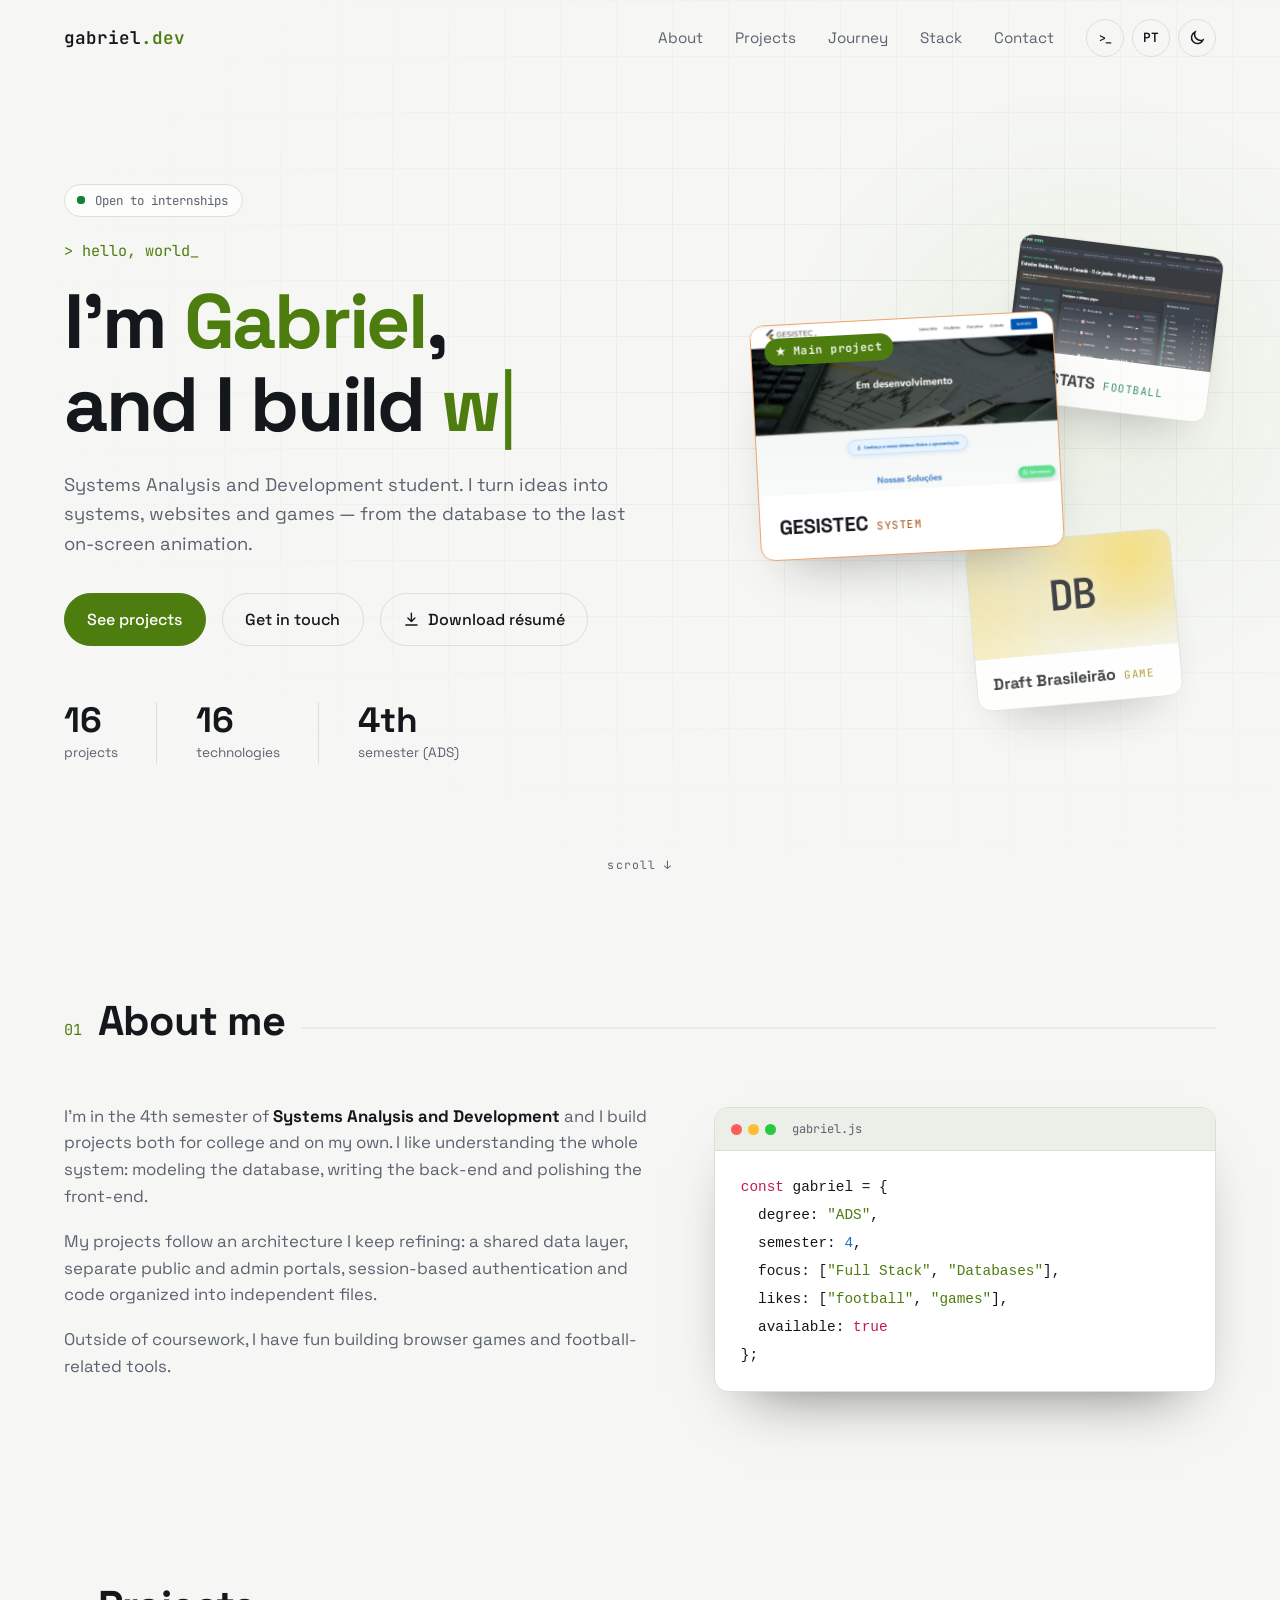
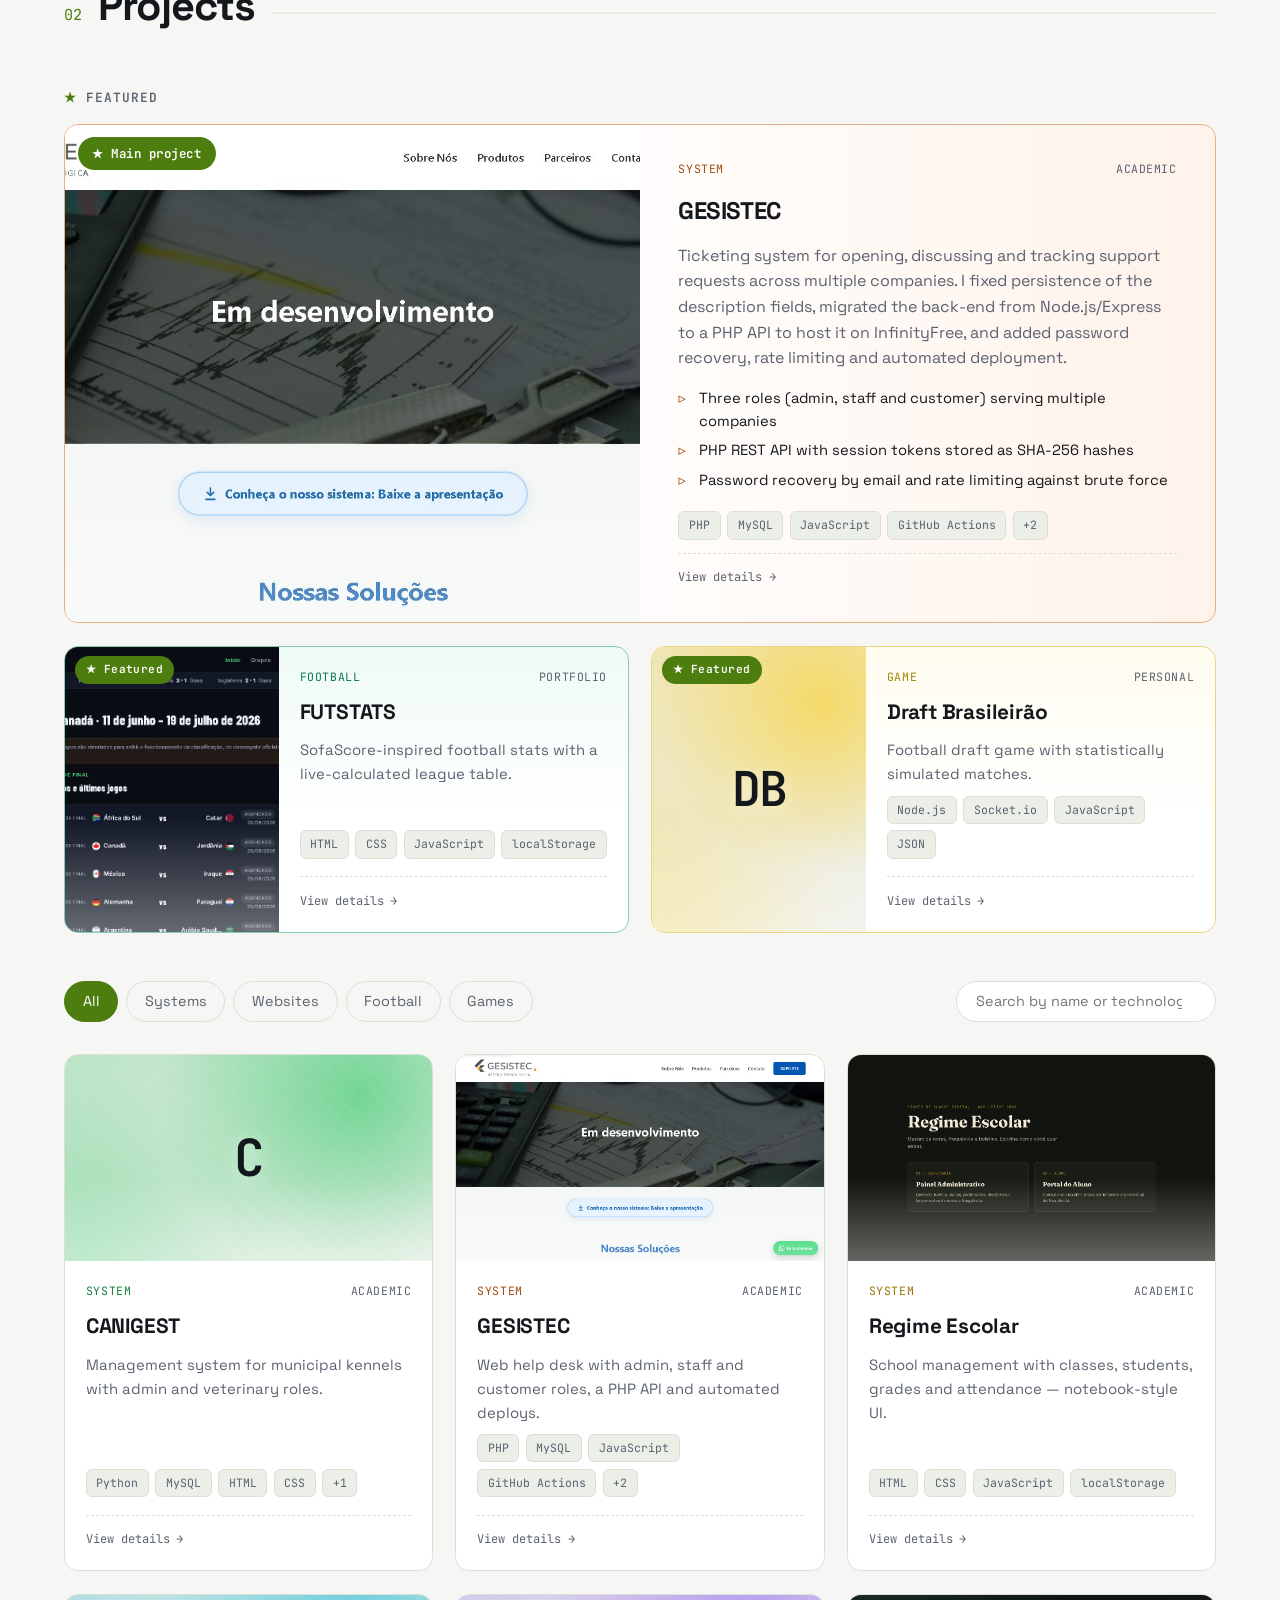
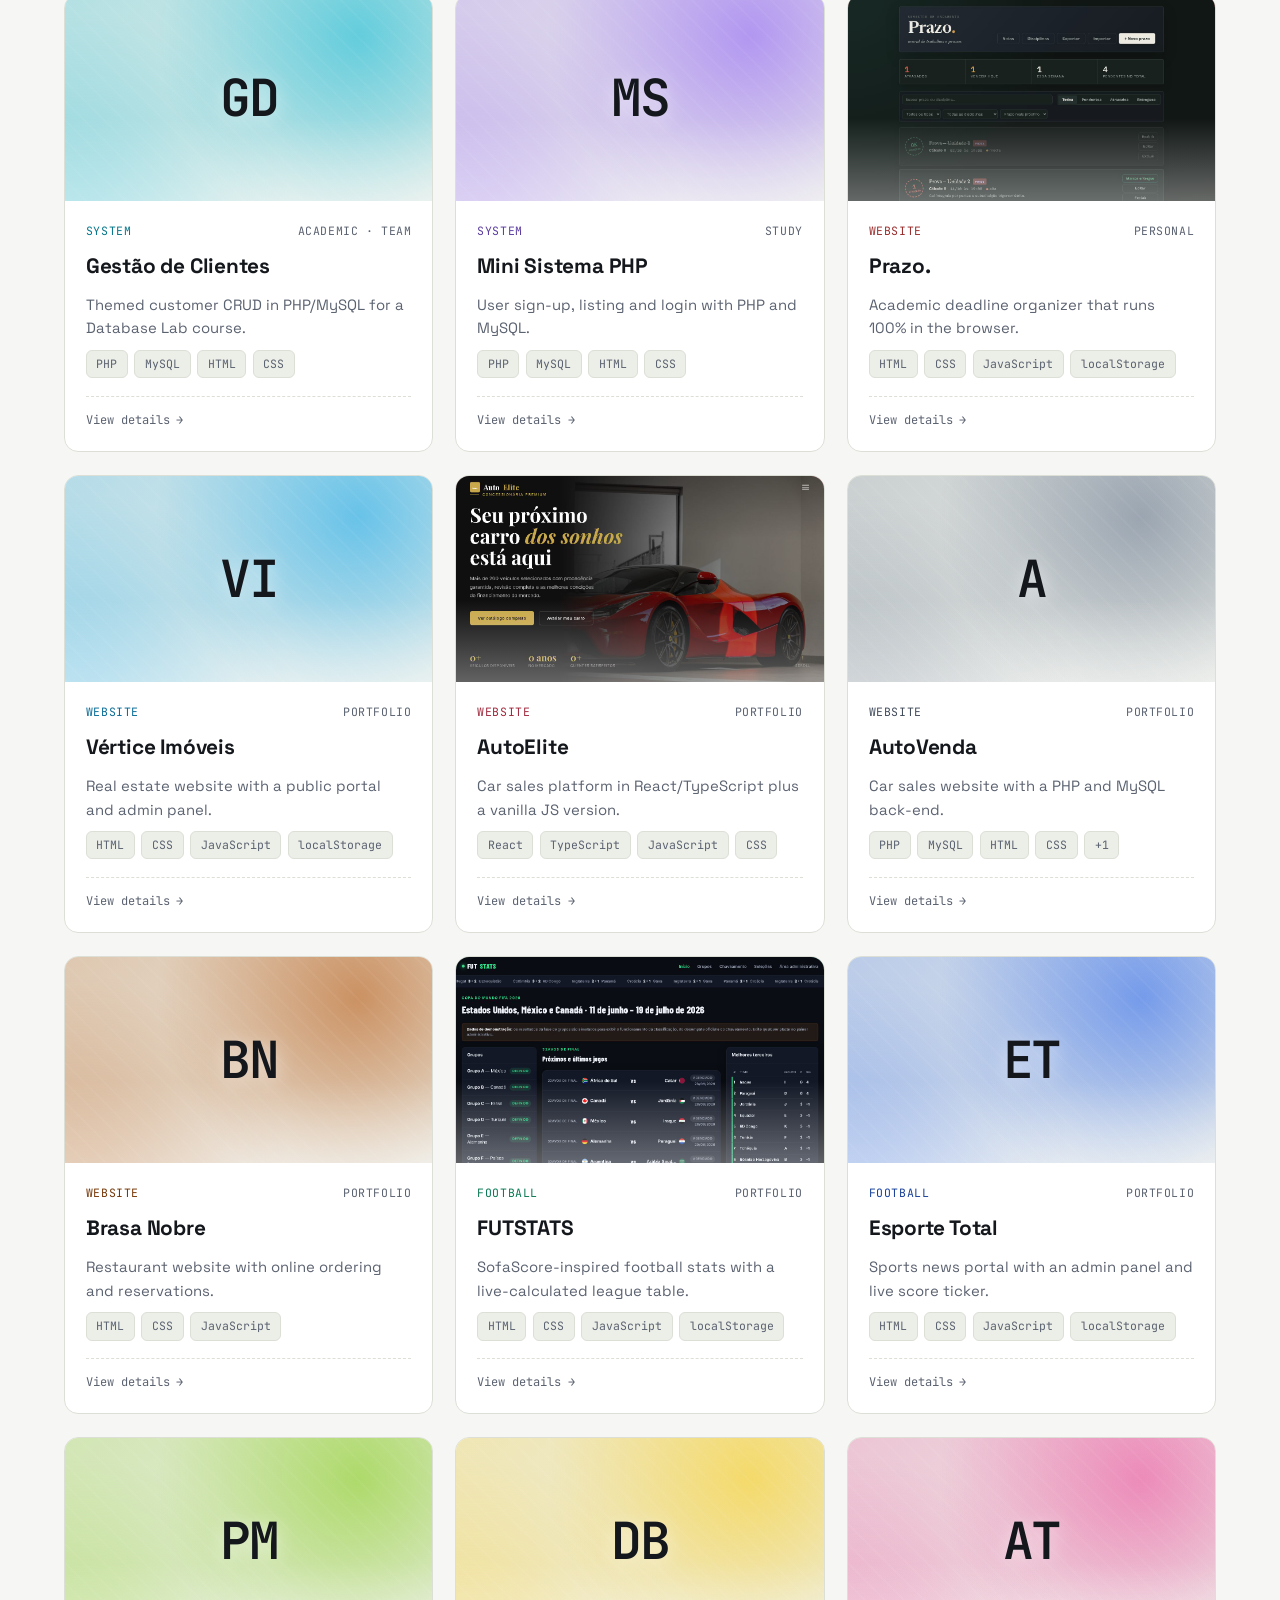
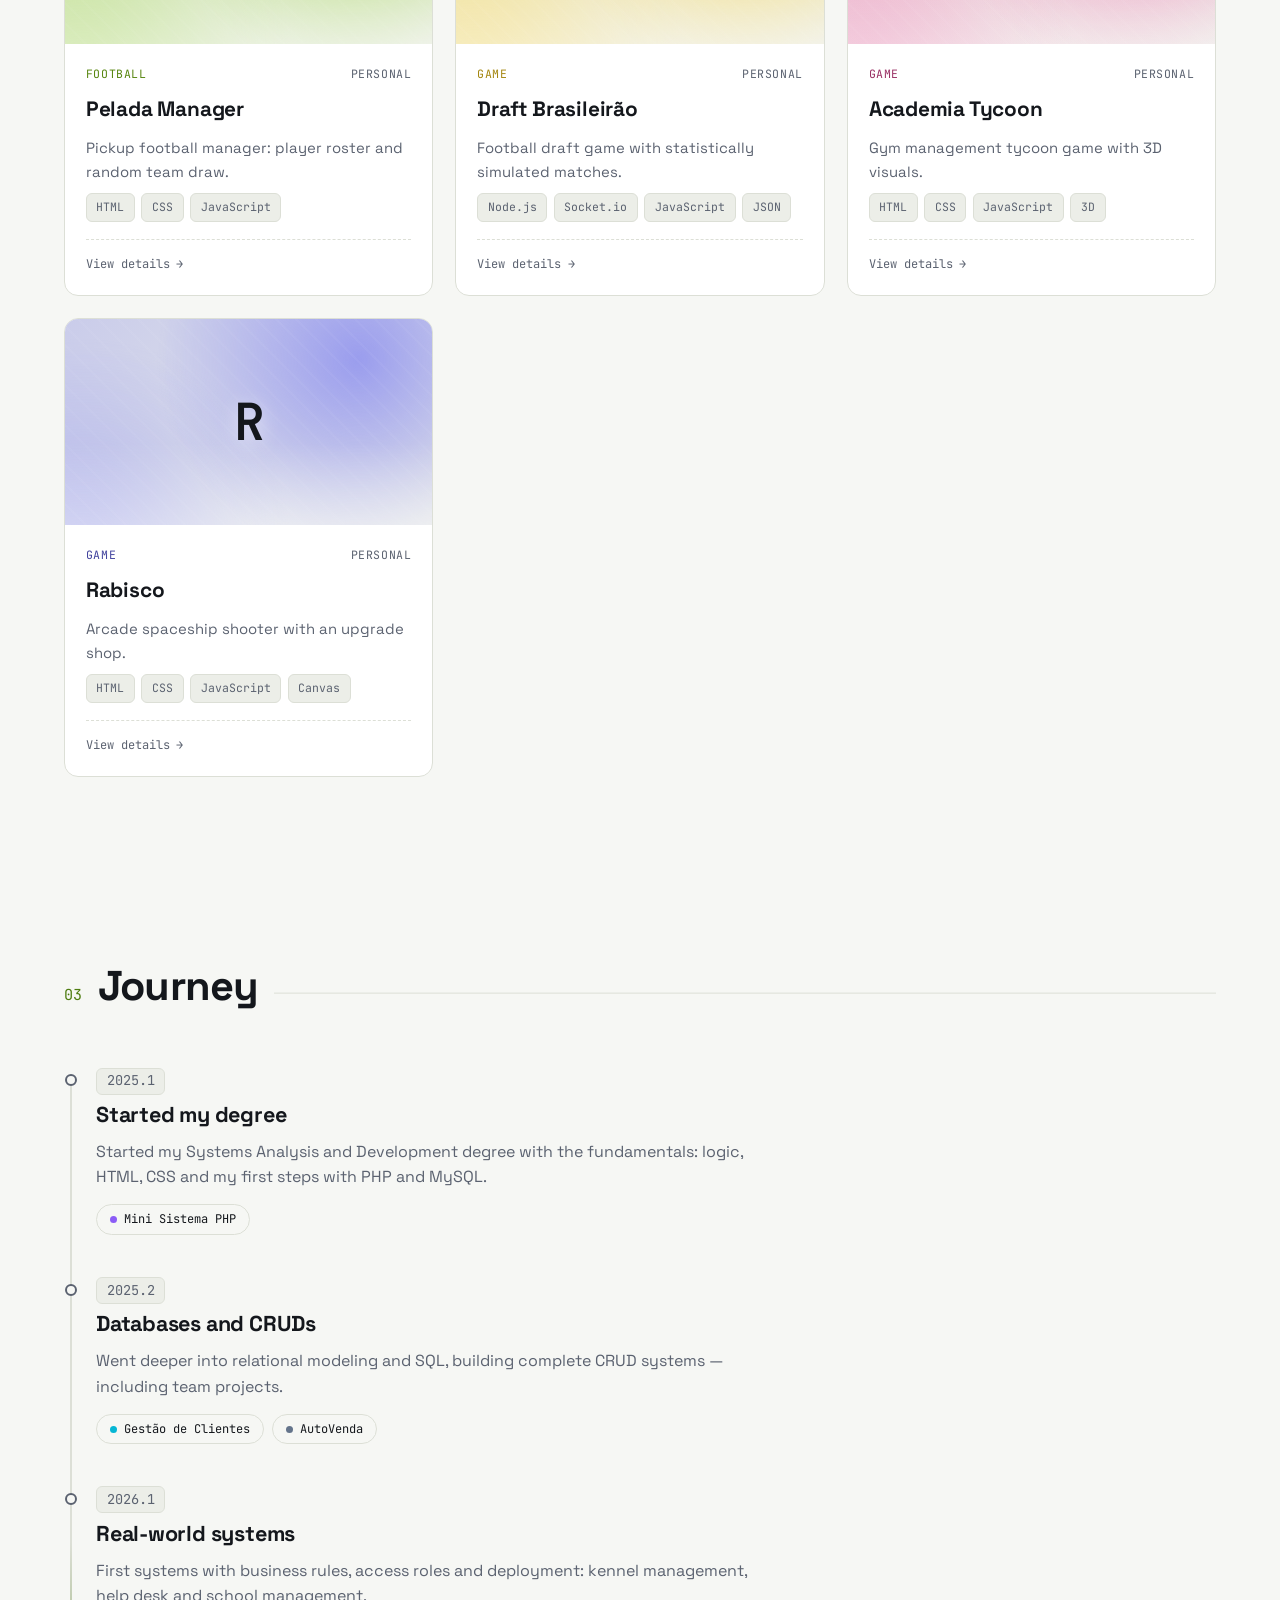
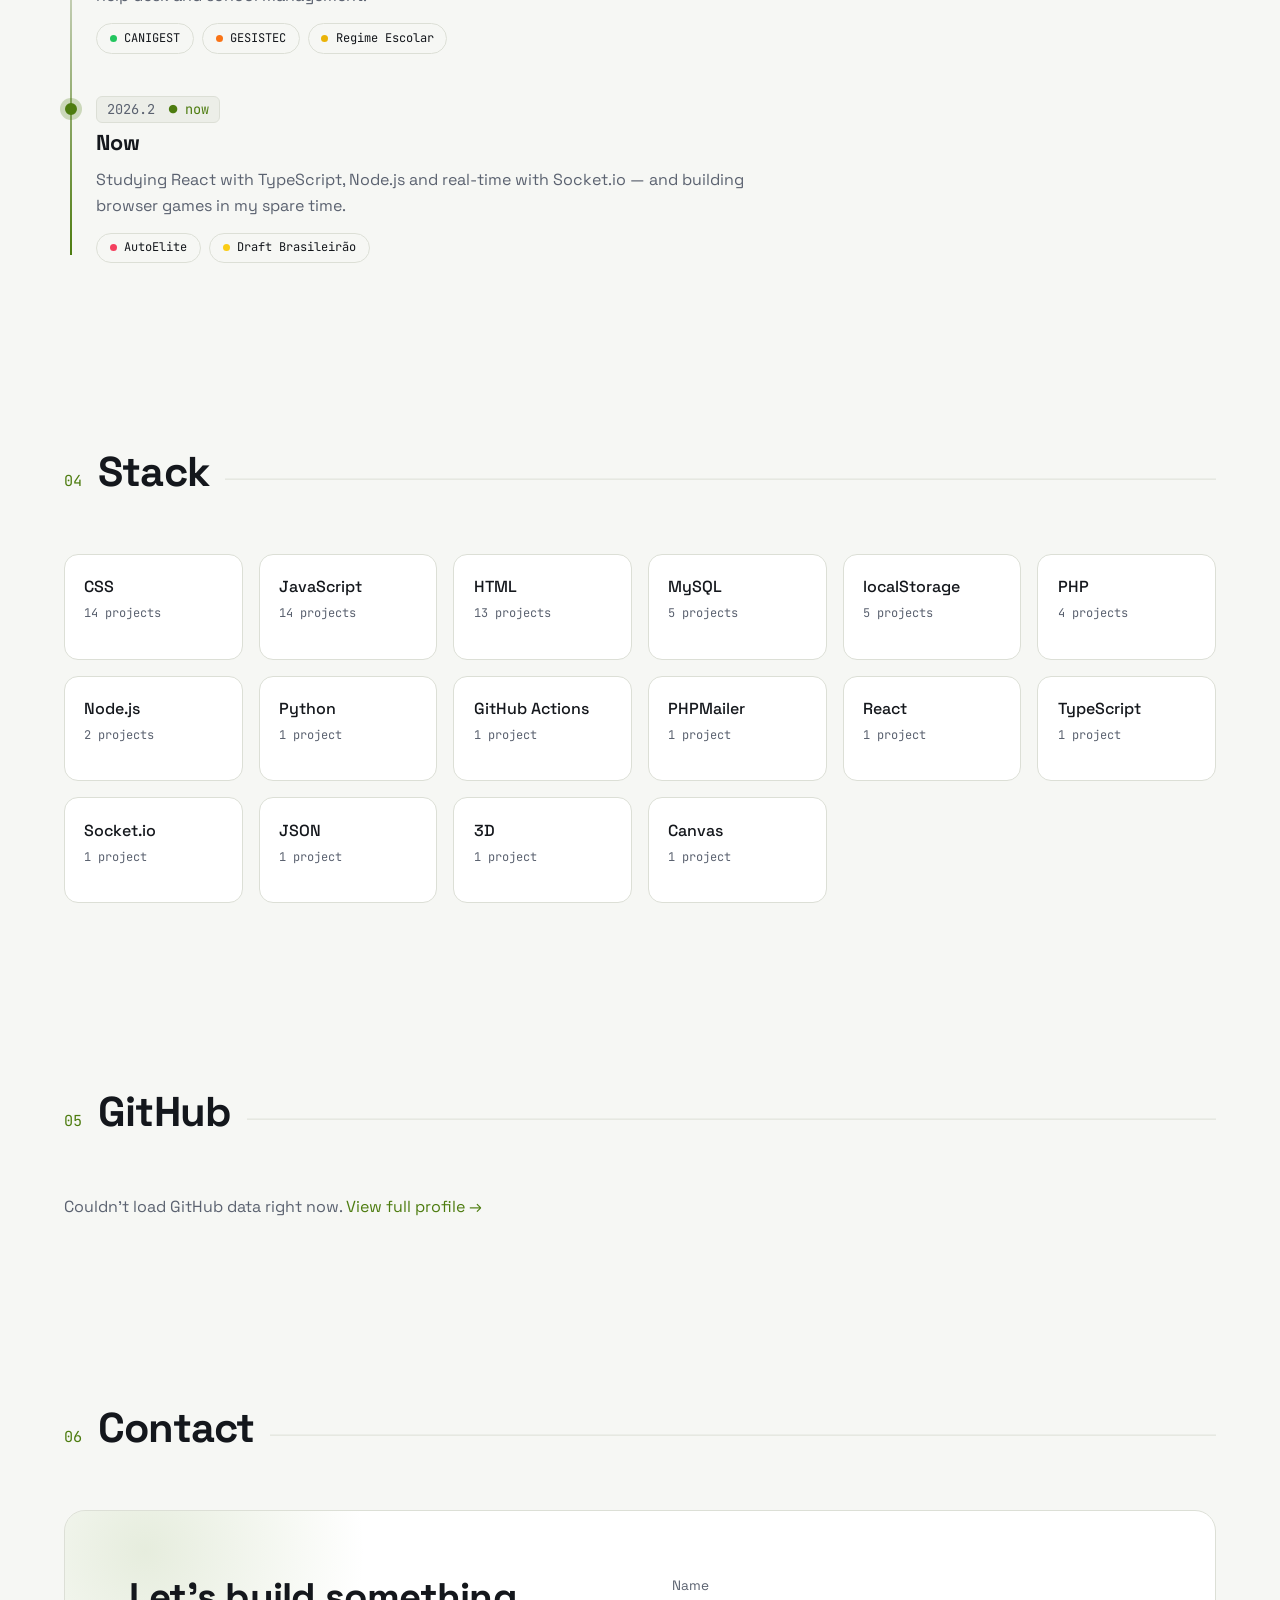
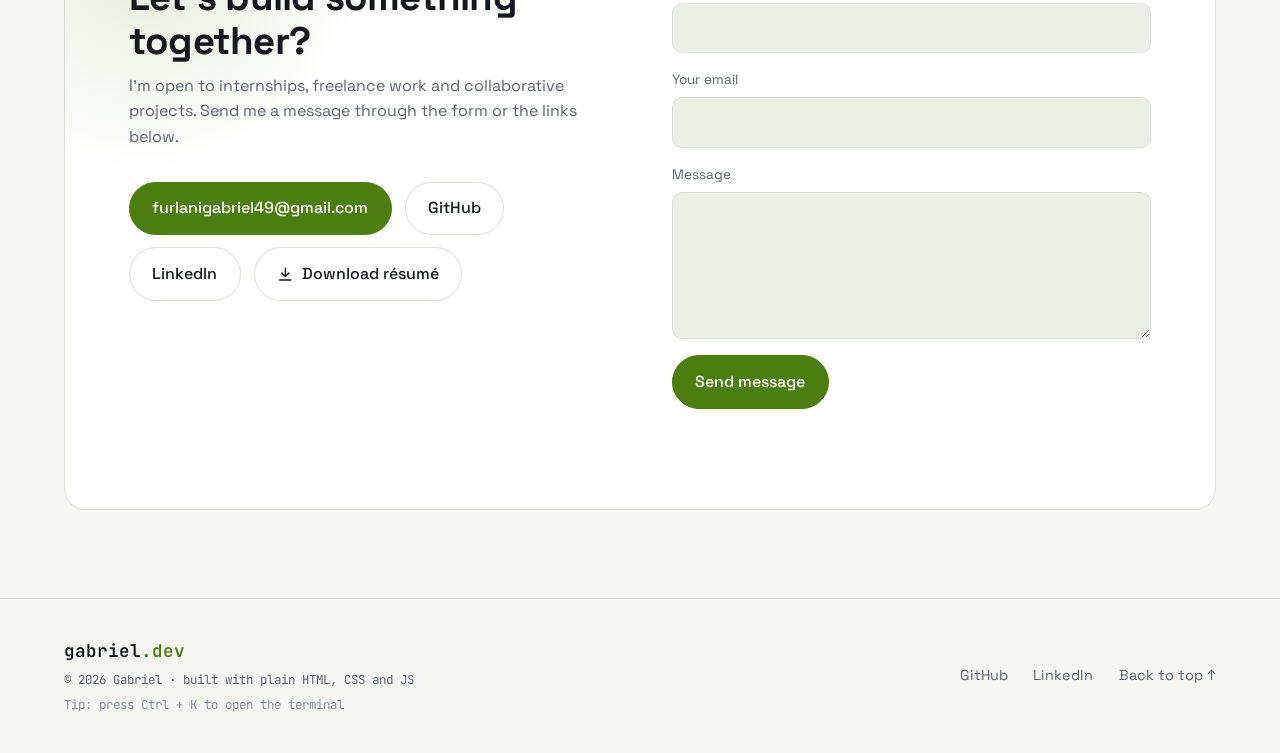
==== commit 608adc0c: "novo" ====
--- a/index.html
+++ b/index.html
@@ -37,7 +37,7 @@
   <link rel="preconnect" href="https://fonts.googleapis.com">
   <link rel="preconnect" href="https://fonts.gstatic.com" crossorigin>
   <link href="https://fonts.googleapis.com/css2?family=Space+Grotesk:wght@400;500;700&family=JetBrains+Mono:wght@400;600&display=swap" rel="stylesheet">
-  <link rel="stylesheet" href="style.css?v=4">
+  <link rel="stylesheet" href="style.css?v=5">
 </head>
 <body>
 
@@ -56,6 +56,7 @@
         <a href="#contato" data-i18n="nav.contato">Contato</a>
       </nav>
       <div class="nav__tools">
+        <button class="icon-btn mono term-btn" id="termOpen" data-i18n-aria="term.abrir" aria-label="Abrir terminal (Ctrl+K)" title="Ctrl + K">&gt;_</button>
         <button class="icon-btn mono" id="langToggle" data-i18n-aria="lang.switch" aria-label="Switch to English">EN</button>
         <button class="icon-btn" id="themeToggle" aria-label="Alternar tema">
           <svg class="i-sun" viewBox="0 0 24 24" aria-hidden="true"><circle cx="12" cy="12" r="4.5"/><path d="M12 2v2.5M12 19.5V22M2 12h2.5M19.5 12H22M4.9 4.9l1.8 1.8M17.3 17.3l1.8 1.8M4.9 19.1l1.8-1.8M17.3 6.7l1.8-1.8"/></svg>
@@ -172,10 +173,19 @@
     <div class="stack" id="stackGrid"></div>
   </section>
 
+  <!-- GITHUB (dados ao vivo da API) -->
+  <section class="section" id="github">
+    <div class="section__head">
+      <span class="mono section__num">05</span>
+      <h2 data-i18n="gh.titulo">GitHub</h2>
+    </div>
+    <div class="gh reveal" id="ghBox"></div>
+  </section>
+
   <!-- CONTATO -->
   <section class="section" id="contato">
     <div class="section__head">
-      <span class="mono section__num">05</span>
+      <span class="mono section__num">06</span>
       <h2 data-i18n="contato.titulo">Contato</h2>
     </div>
     <div class="contact reveal">
@@ -219,6 +229,7 @@
       <div>
         <a href="#inicio" class="nav__logo">gabriel<span>.dev</span></a>
         <p class="mono">© <span id="year"></span> Gabriel · <span data-i18n="footer">feito com HTML, CSS e JS puro</span></p>
+        <p class="mono footer__hint" data-i18n="term.dica">Dica: pressione Ctrl + K para abrir o terminal</p>
       </div>
       <nav class="footer__links">
         <a href="#" target="_blank" rel="noopener" id="footGithub">GitHub</a>
@@ -227,6 +238,23 @@
       </nav>
     </div>
   </footer>
+
+  <!-- TERMINAL (Ctrl+K) -->
+  <div class="term" id="term" hidden>
+    <div class="term__backdrop" data-term-close></div>
+    <div class="term__box" role="dialog" aria-modal="true" aria-label="Terminal">
+      <div class="term__bar">
+        <span class="editor__dots" aria-hidden="true"><i></i><i></i><i></i></span>
+        <span class="mono">gabriel@portfolio: ~</span>
+        <button class="term__close" data-term-close data-i18n-aria="modal.fechar" aria-label="Fechar">×</button>
+      </div>
+      <div class="term__out mono" id="termOut" aria-live="polite"></div>
+      <form class="term__line mono" id="termForm" autocomplete="off">
+        <label for="termIn" class="term__prompt">gabriel@portfolio:~$</label>
+        <input id="termIn" type="text" spellcheck="false" autocapitalize="off">
+      </form>
+    </div>
+  </div>
 
   <!-- MODAL -->
   <div class="modal" id="modal" aria-hidden="true">
@@ -252,9 +280,10 @@
     </div>
   </div>
 
-  <script src="config.js?v=4"></script>
-  <script src="i18n.js?v=4"></script>
-  <script src="projetos.js?v=4"></script>
-  <script src="script.js?v=4"></script>
+  <script src="config.js?v=5"></script>
+  <script src="i18n.js?v=5"></script>
+  <script src="projetos.js?v=5"></script>
+  <script src="script.js?v=5"></script>
+  <script src="extras.js?v=5"></script>
 </body>
 </html>
--- a/style.css
+++ b/style.css
@@ -336,7 +336,9 @@
   content: ""; position: absolute; inset: 0;
   background-image: repeating-linear-gradient(45deg, rgba(255,255,255,.04) 0 2px, transparent 2px 14px);
 }
-.card__cover img, .modal__cover img { width: 100%; height: 100%; object-fit: cover; position: relative; }
+.card__cover img, .modal__cover img { width: 100%; height: 100%; object-fit: cover; object-position: top; position: relative; }
+/* Com print real, tira as listras e o degradê decorativos */
+.card__cover:has(> img)::before, .modal__cover:has(> img)::before, .modal__cover:has(> iframe)::before { display: none; }
 .cover__mono {
   position: relative;
   font-family: var(--mono);
@@ -580,6 +582,86 @@
   font-size: .8rem; color: var(--muted);
 }
 
+/* ---------- Prévia animada e demo no modal ---------- */
+.cover__preview {
+  position: absolute; inset: 0; width: 100%; height: 100%; object-fit: cover;
+  opacity: 0; transition: opacity .35s; z-index: 1;
+}
+.card:hover .cover__preview { opacity: 1; }
+.modal__cover iframe { position: relative; z-index: 1; width: 100%; height: 100%; border: 0; background: #000; }
+
+/* ---------- GitHub ---------- */
+.gh { display: grid; grid-template-columns: minmax(260px, 1fr) 2fr; gap: 2rem; align-items: start; }
+.gh__msg { color: var(--muted); grid-column: 1 / -1; }
+.gh__profile {
+  display: flex; flex-direction: column; gap: 1.2rem;
+  background: var(--surface); border: 1px solid var(--border); border-radius: var(--radius);
+  padding: 1.6rem;
+}
+.gh__profile .btn { align-self: flex-start; }
+.gh__user { display: flex; align-items: center; gap: .9rem; }
+.gh__user img { border-radius: 50%; border: 2px solid var(--border); }
+.gh__user span { display: flex; flex-direction: column; line-height: 1.3; }
+.gh__user small { color: var(--muted); font-size: .8rem; }
+.gh__user:hover strong { color: var(--accent); }
+.gh__stats { display: flex; gap: 1.6rem; flex-wrap: wrap; }
+.gh__stats div { display: flex; flex-direction: column; }
+.gh__stats strong { font-size: 1.5rem; line-height: 1.1; }
+.gh__stats span { font-size: .75rem; color: var(--muted); }
+.gh__label { font-size: .75rem; font-weight: 600; text-transform: uppercase; letter-spacing: .08em; color: var(--muted); margin-bottom: .8rem; }
+.gh__profile .gh__label { margin-bottom: -.4rem; }
+.gh__bar { display: flex; height: 8px; border-radius: 8px; overflow: hidden; gap: 2px; background: var(--bg-2); }
+.gh__legend { list-style: none; display: flex; flex-wrap: wrap; gap: .4rem 1rem; font-size: .82rem; }
+.gh__legend li { display: flex; align-items: center; gap: .4rem; }
+.gh__legend i, .gh__meta i { width: 9px; height: 9px; border-radius: 50%; display: inline-block; }
+.gh__legend span { color: var(--muted); font-family: var(--mono); font-size: .75rem; }
+.gh__last { display: flex; align-items: center; gap: .6rem; font-size: .78rem; color: var(--muted); }
+.gh__repos { display: grid; grid-template-columns: repeat(auto-fill, minmax(240px, 1fr)); gap: 1rem; }
+.gh__repo {
+  display: flex; flex-direction: column; gap: .5rem;
+  background: var(--surface); border: 1px solid var(--border); border-radius: var(--radius);
+  padding: 1.2rem; transition: border-color .2s, transform .2s;
+}
+.gh__repo:hover { border-color: var(--accent); transform: translateY(-3px); }
+.gh__repo strong { font-family: var(--mono); font-size: .95rem; overflow-wrap: anywhere; }
+.gh__repo p { color: var(--muted); font-size: .88rem; flex: 1; }
+.gh__meta { display: flex; flex-wrap: wrap; gap: .9rem; font-size: .72rem; color: var(--muted); }
+.gh__meta span { display: inline-flex; align-items: center; gap: .35rem; }
+
+/* ---------- Terminal ---------- */
+.term-btn { font-size: .72rem; letter-spacing: -.05em; }
+.term { position: fixed; inset: 0; z-index: 150; display: grid; place-items: start center; padding: 12vh 1rem 1rem; }
+.term__backdrop { position: absolute; inset: 0; background: rgba(0,0,0,.6); backdrop-filter: blur(4px); }
+.term__box {
+  position: relative; width: min(720px, 100%);
+  background: #0d1014; color: #d7dde5;
+  border: 1px solid #2a313b; border-radius: 12px; overflow: hidden;
+  box-shadow: 0 40px 100px -30px rgba(0,0,0,.8);
+  animation: termIn .2s ease-out;
+}
+@keyframes termIn { from { opacity: 0; transform: translateY(-10px) scale(.98); } }
+.term__bar {
+  display: flex; align-items: center; gap: 1rem;
+  padding: .6rem .9rem; background: #161a20; border-bottom: 1px solid #2a313b;
+  font-size: .75rem; color: #8b93a1;
+}
+.term__close { margin-left: auto; background: none; border: 0; color: #8b93a1; font-size: 1.3rem; line-height: 1; }
+.term__close:hover { color: #fff; }
+.term__out { height: min(46vh, 380px); overflow-y: auto; padding: 1rem 1.1rem .4rem; font-size: .85rem; line-height: 1.7; }
+.term__row { white-space: pre-wrap; overflow-wrap: anywhere; margin-bottom: .2rem; }
+.term__row a { color: #c6ff3d; text-decoration: underline; text-underline-offset: 3px; }
+.term__row .accent { color: #c6ff3d; }
+.term__row.muted, .term__row .muted { color: #8b93a1; }
+.term__row.erro { color: #f87171; }
+.term__cmd { color: #c6ff3d; white-space: pre; }
+.term__prompt { color: #c6ff3d; white-space: nowrap; }
+.term__line { display: flex; gap: .6rem; align-items: center; padding: .4rem 1.1rem 1rem; font-size: .85rem; }
+.term__line input {
+  flex: 1; min-width: 0; background: transparent; border: 0; outline: none;
+  color: #fff; font: inherit; caret-color: #c6ff3d;
+}
+.footer__hint { opacity: .7; }
+
 /* ---------- Reveal ---------- */
 .reveal { opacity: 0; transform: translateY(24px); transition: opacity .7s, transform .7s; }
 .reveal.visible { opacity: 1; transform: none; }
@@ -590,7 +672,7 @@
   .hero__visual { display: none; }
 }
 @media (max-width: 860px) {
-  .about, .contact { grid-template-columns: 1fr; }
+  .about, .contact, .gh { grid-template-columns: 1fr; }
 }
 @media (max-width: 680px) {
   .nav__right { gap: 0; }
@@ -610,10 +692,65 @@
   .section { padding-block: 4rem; }
 }
 
+@media (max-width: 420px) {
+  .term-btn { display: none; }
+}
+
 @media (prefers-reduced-motion: reduce) {
   html { scroll-behavior: auto; }
   *, *::before, *::after { animation: none !important; transition: none !important; }
   .cursor { display: none; }
   .stack__bar::after { transform: none; }
   .reveal { opacity: 1; transform: none; }
-}+}
+/* =========================================================
+   IMPRESSÃO — Ctrl+P / "Salvar como PDF" vira um currículo limpo
+   ========================================================= */
+@media print {
+  :root, :root[data-theme] {
+    --bg: #fff; --bg-2: #f3f4f6; --surface: #fff; --border: #d1d5db;
+    --text: #111; --muted: #444; --accent: #3f6212; --accent-ink: #fff;
+  }
+  @page { margin: 14mm; }
+  * { animation: none !important; transition: none !important; box-shadow: none !important; }
+  body { background: #fff; font-size: 11pt; }
+
+  .nav, .progress, .skip, .hero__grid, .hero__glow, .hero__visual, .hero__scroll, .hero__actions,
+  .cursor, .toolbar, .featured, .card__cover, .card__more, .stack__bar, .form, .modal, .term,
+  .contact__links .js-cv, .footer__links, .footer__hint, #github, .timeline__projects { display: none !important; }
+
+  .reveal { opacity: 1 !important; transform: none !important; }
+  .hero { min-height: 0; padding: 0 0 1rem; }
+  .hero__inner { display: block; max-width: none; }
+  .hero__title { font-size: 26pt; margin-bottom: .5rem; }
+  .hero__status { border: 0; padding: 0; margin-bottom: .4rem; }
+  .hero__tag { display: none; }
+  .hero__stats strong { font-size: 16pt; }
+
+  .section { padding: 1rem 0; max-width: none; }
+  .section__head { margin-bottom: .8rem; }
+  .section__head h2 { font-size: 16pt; }
+  #projetos, #stack { break-before: page; }
+
+  .about { display: block; }
+  .about__card { display: none; }
+
+  .projects { grid-template-columns: 1fr 1fr; gap: .6rem; }
+  .card { break-inside: avoid; border-color: var(--border) !important; transform: none !important; }
+  .card__body { padding: .7rem .8rem; gap: .25rem; }
+  .card h3 { font-size: 11pt; }
+  .card p { font-size: 9pt; }
+  .tag { font-size: 7pt; padding: .1rem .35rem; }
+  .card__meta span:first-child { color: var(--muted); }
+
+  .timeline__item { break-inside: avoid; padding-bottom: 1rem; }
+  .stack { grid-template-columns: repeat(5, 1fr); gap: .4rem; }
+  .stack__item { padding: .5rem .6rem; }
+
+  .contact { display: block; padding: 1rem; border-color: var(--border); }
+  .contact::before { display: none; }
+  .contact .btn { border: 0; padding: 0; background: none; color: var(--text); }
+  .contact__links { flex-direction: column; gap: .2rem; }
+  .contact a[href^="http"]::after { content: " — " attr(href); font-size: 9pt; color: var(--muted); }
+  .footer { border: 0; padding: 1rem 0 0; }
+}
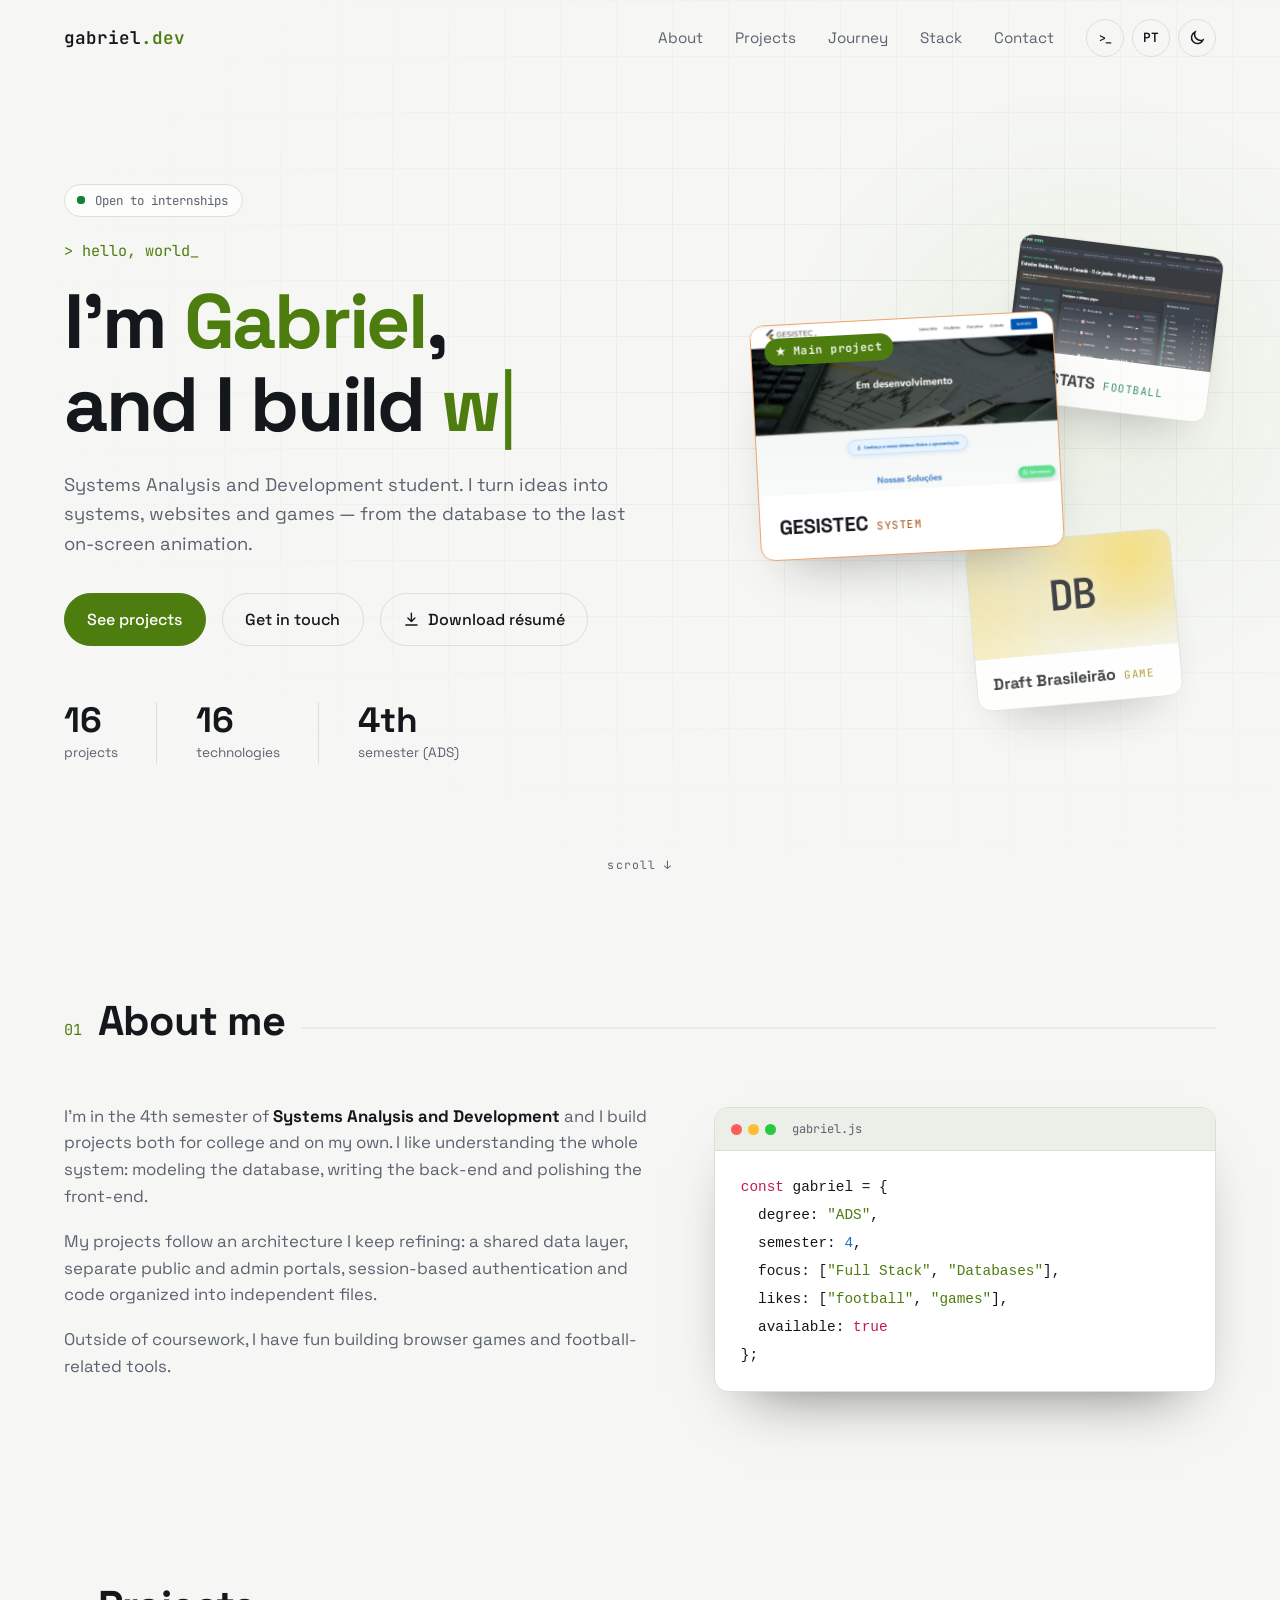
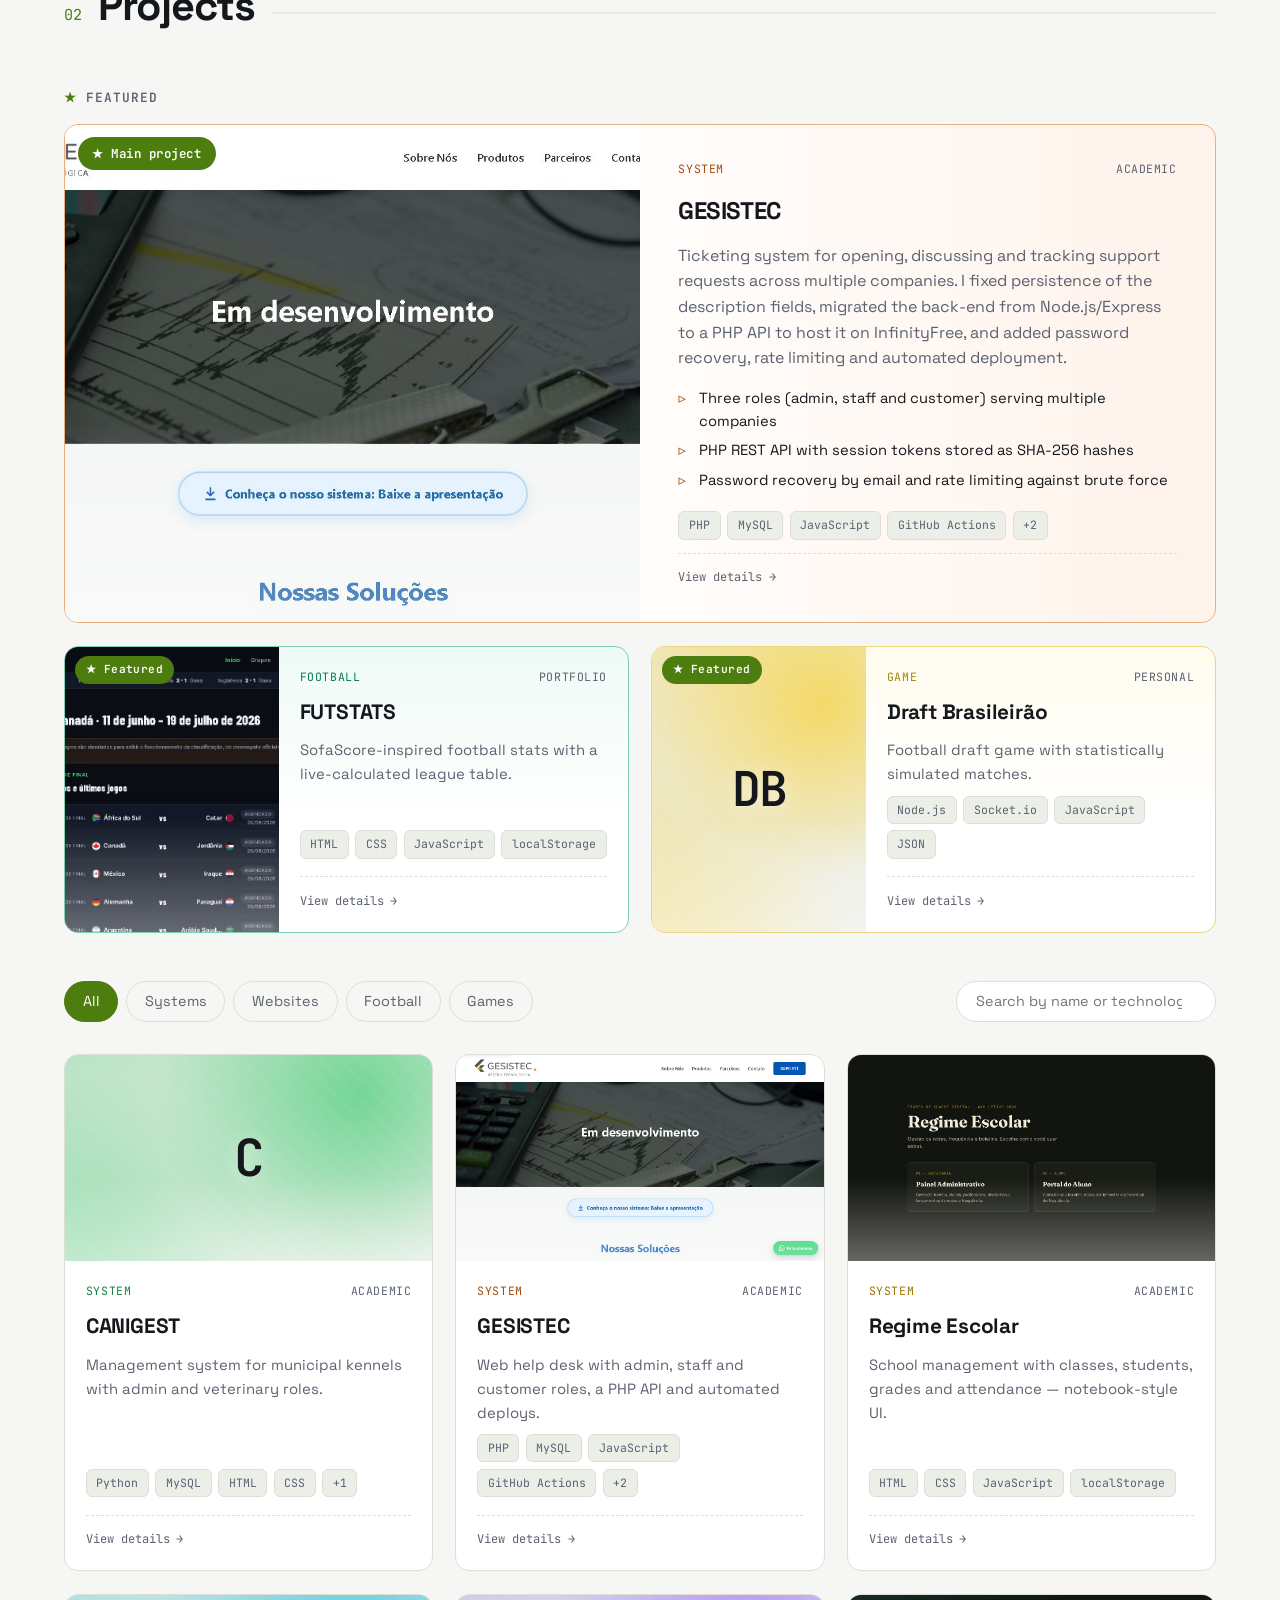
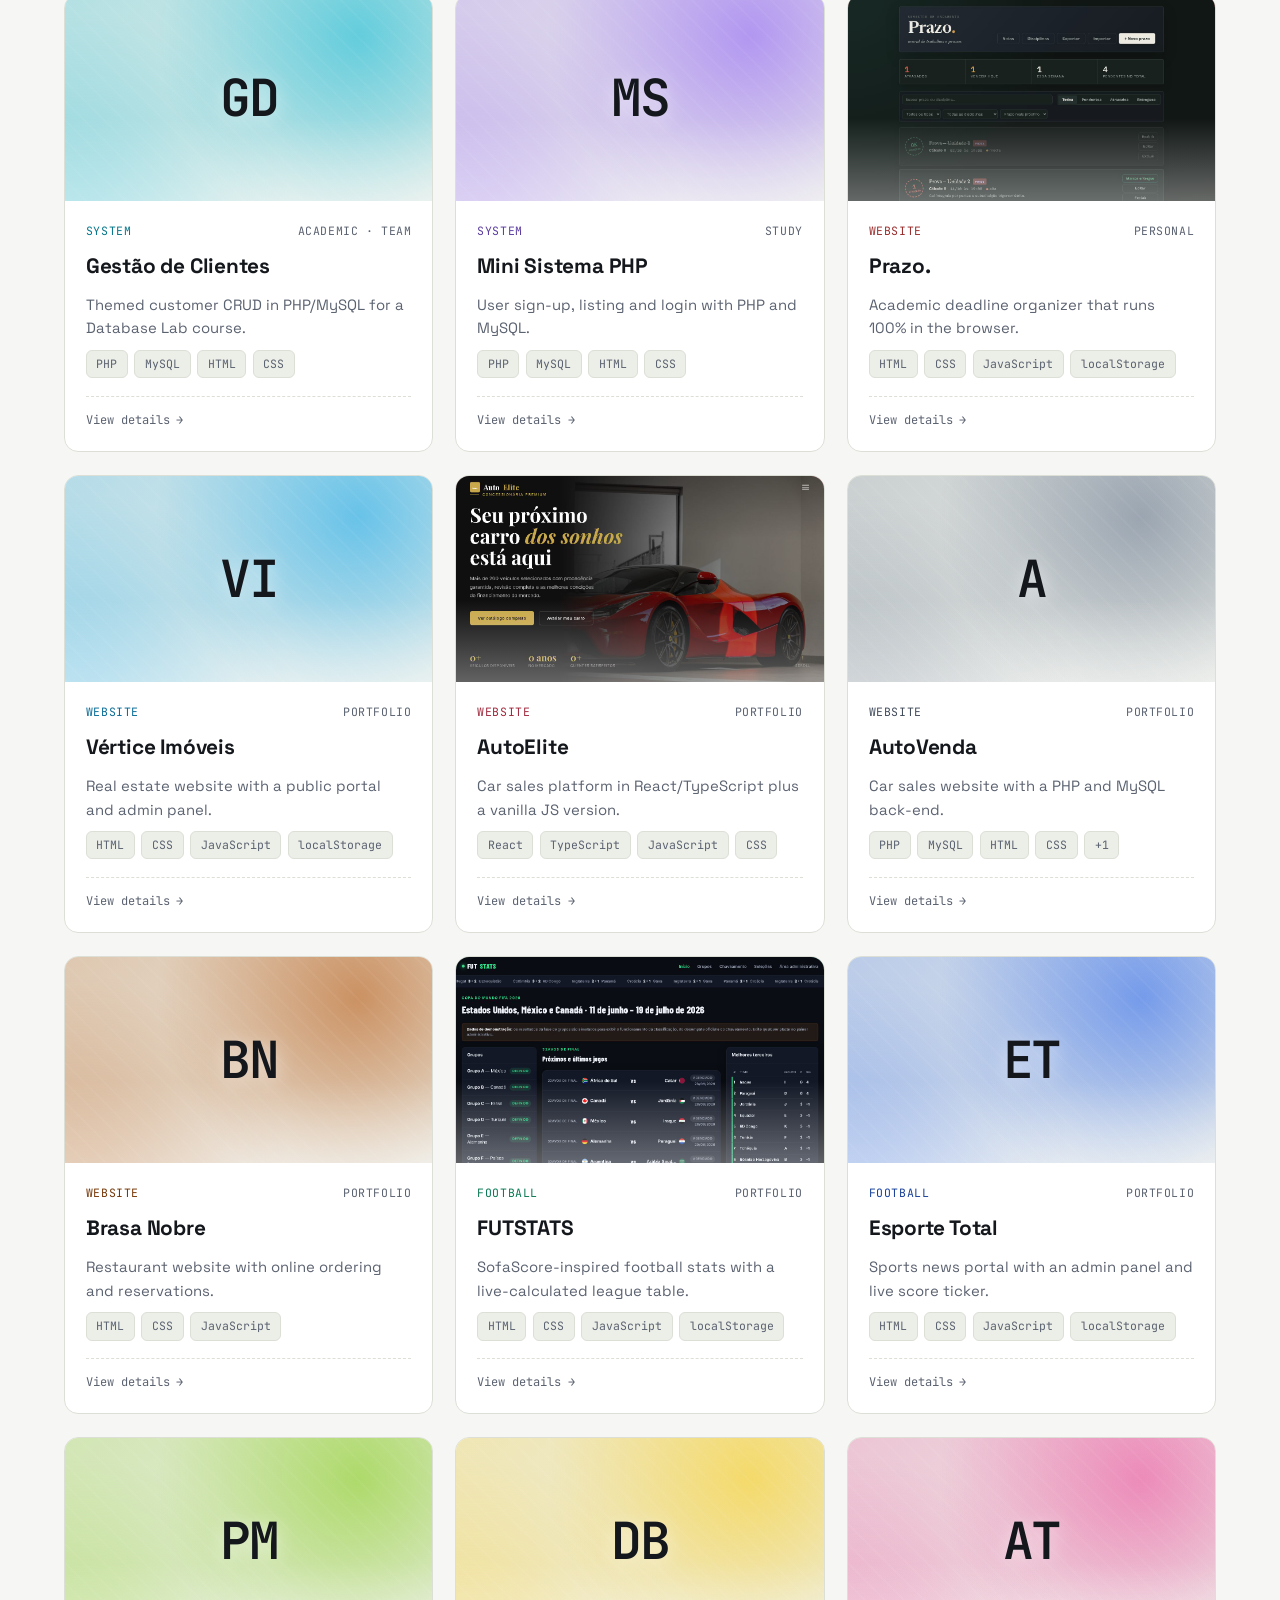
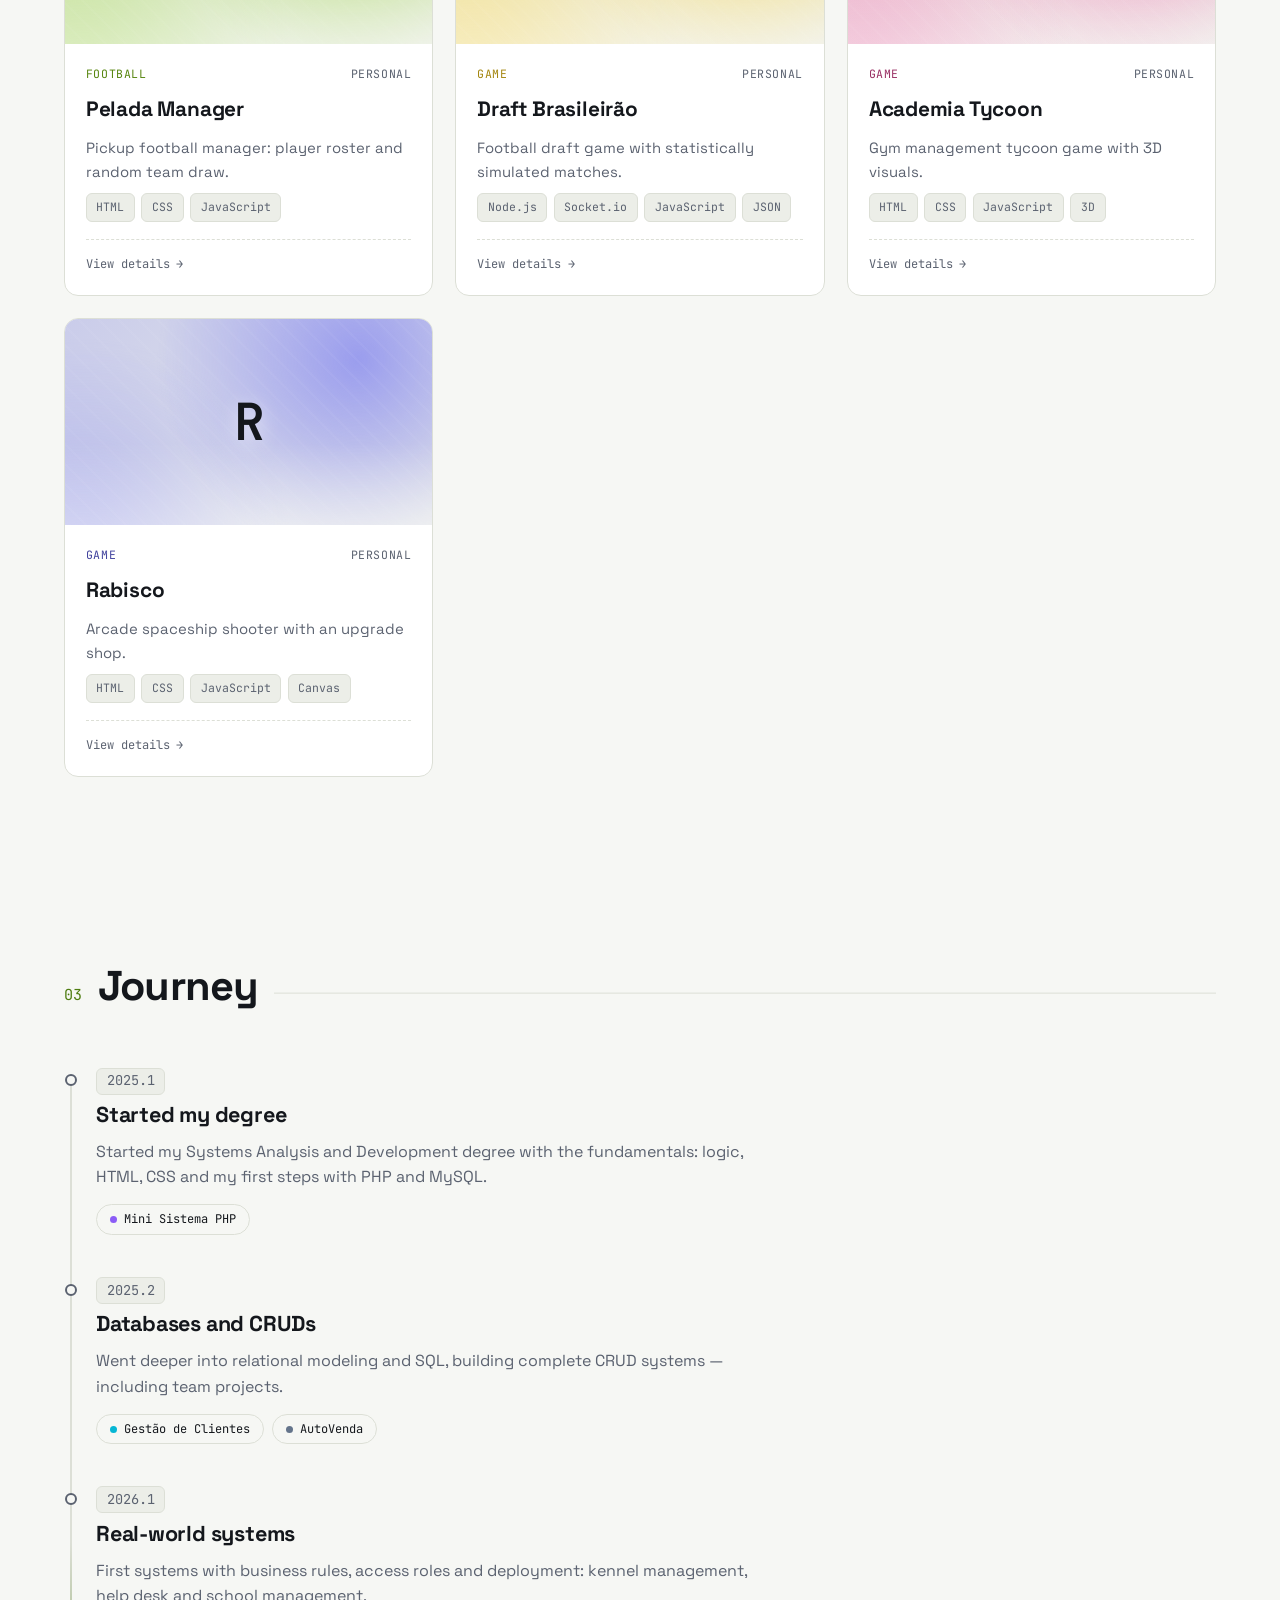
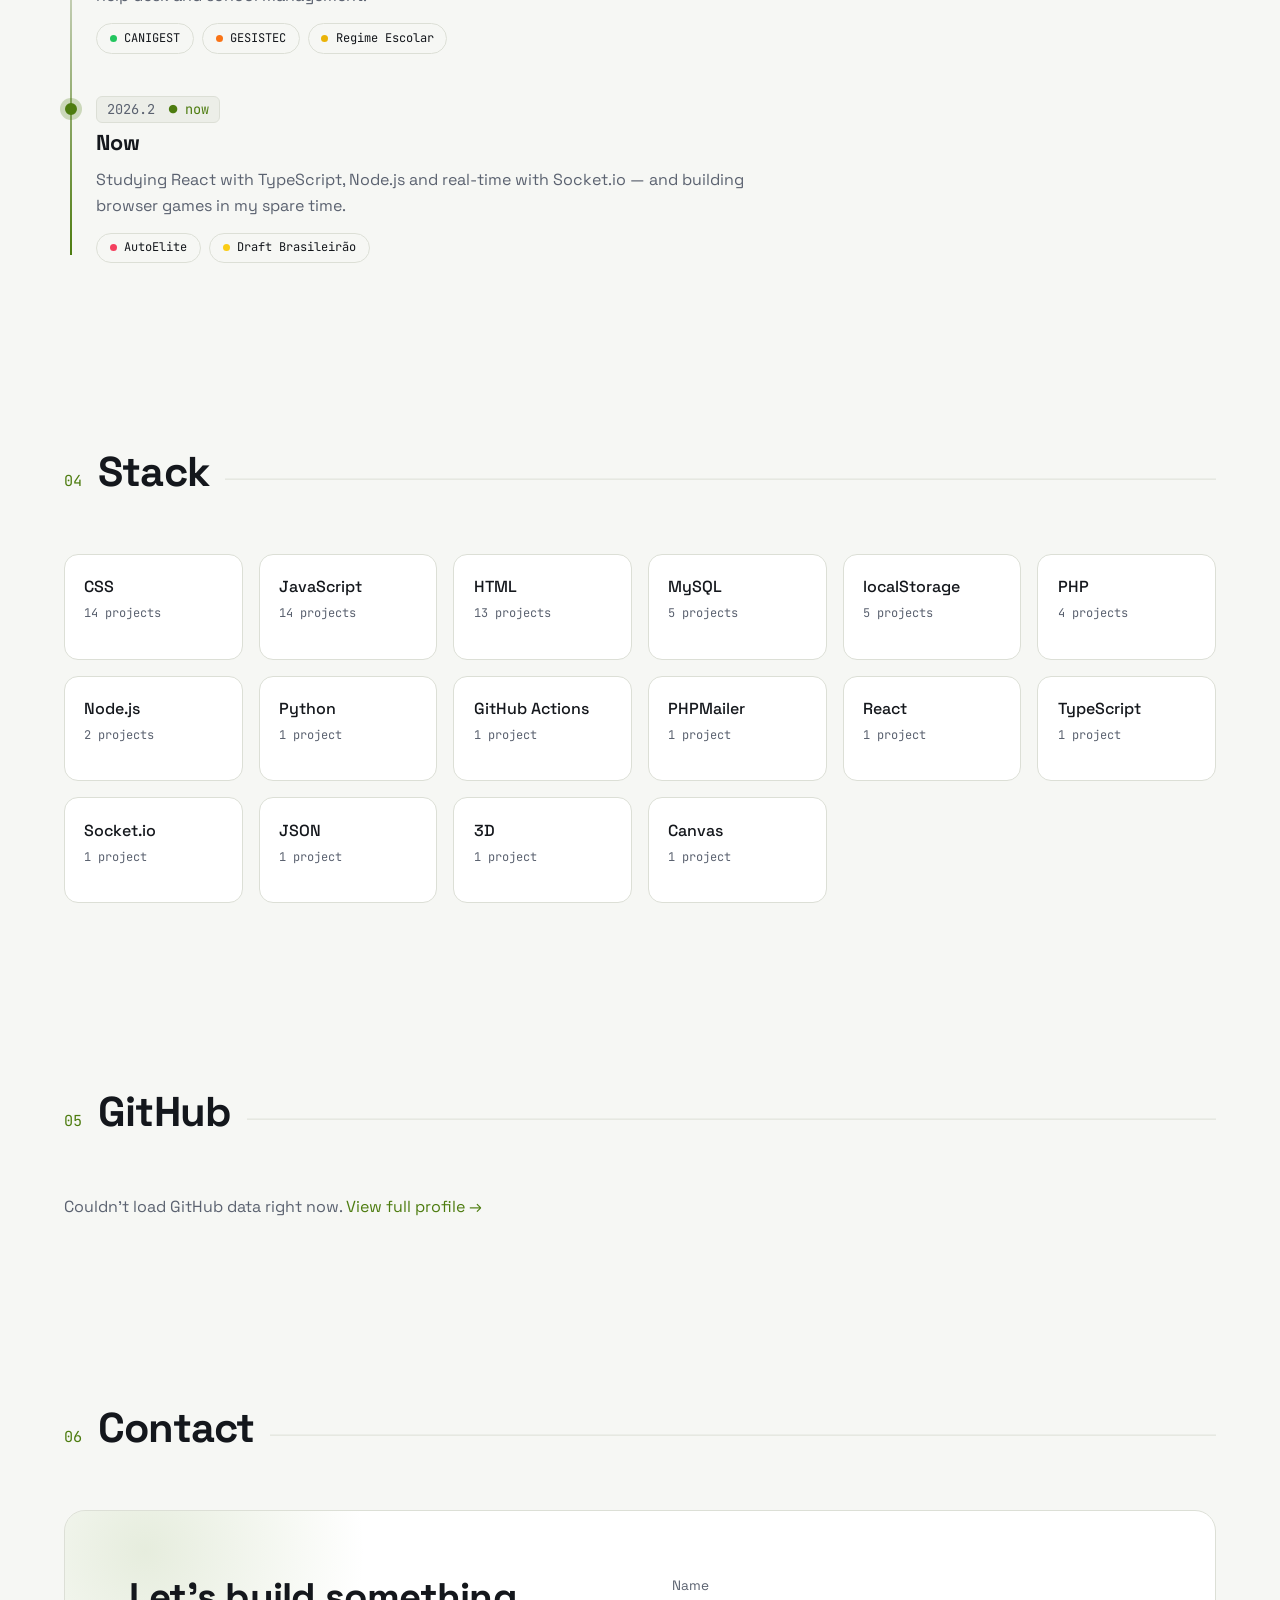
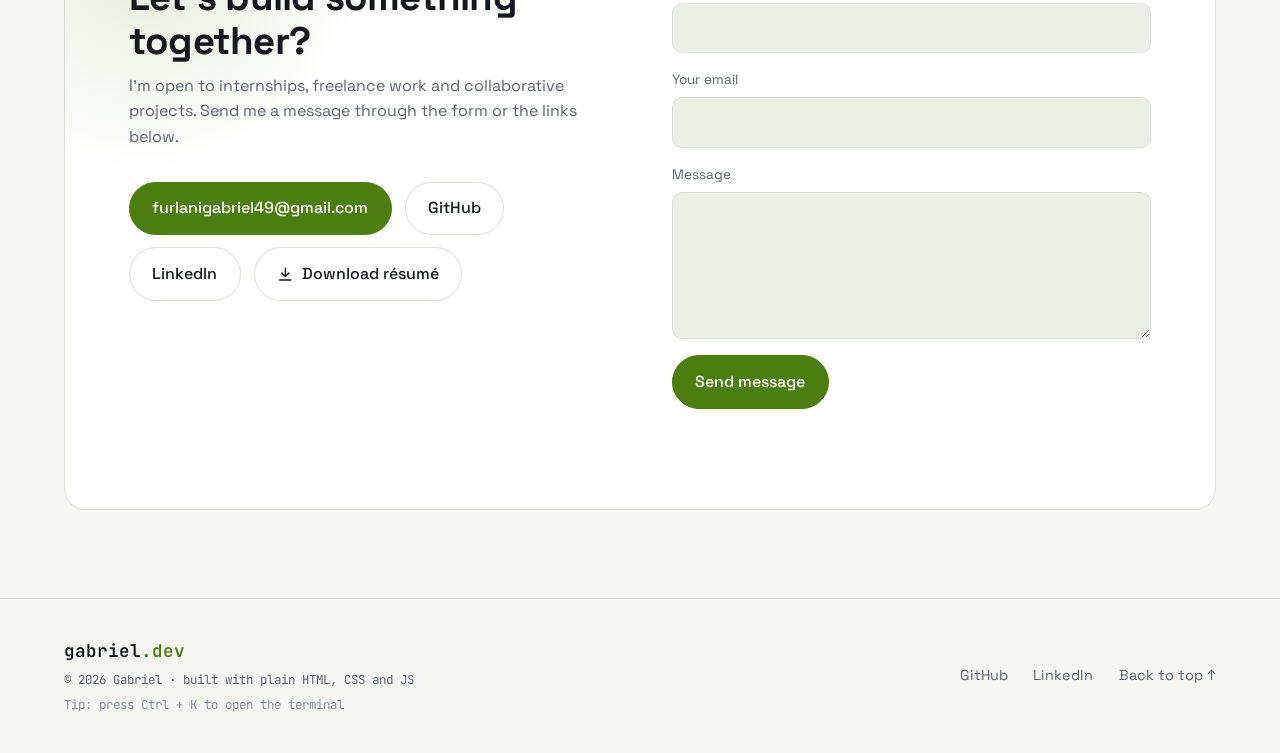
==== commit ff5c1b65: "novo" ====
--- a/index.html
+++ b/index.html
@@ -37,7 +37,7 @@
   <link rel="preconnect" href="https://fonts.googleapis.com">
   <link rel="preconnect" href="https://fonts.gstatic.com" crossorigin>
   <link href="https://fonts.googleapis.com/css2?family=Space+Grotesk:wght@400;500;700&family=JetBrains+Mono:wght@400;600&display=swap" rel="stylesheet">
-  <link rel="stylesheet" href="style.css?v=5">
+  <link rel="stylesheet" href="style.css?v=6">
 </head>
 <body>
 
@@ -280,10 +280,10 @@
     </div>
   </div>
 
-  <script src="config.js?v=5"></script>
-  <script src="i18n.js?v=5"></script>
-  <script src="projetos.js?v=5"></script>
-  <script src="script.js?v=5"></script>
-  <script src="extras.js?v=5"></script>
+  <script src="config.js?v=6"></script>
+  <script src="i18n.js?v=6"></script>
+  <script src="projetos.js?v=6"></script>
+  <script src="script.js?v=6"></script>
+  <script src="extras.js?v=6"></script>
 </body>
 </html>
--- a/style.css
+++ b/style.css
@@ -589,6 +589,13 @@
 }
 .card:hover .cover__preview { opacity: 1; }
 .modal__cover iframe { position: relative; z-index: 1; width: 100%; height: 100%; border: 0; background: #000; }
+.modal__cover video { position: relative; z-index: 1; width: 100%; height: 100%; object-fit: contain; background: #000; display: block; }
+.modal__cover:has(> video)::before { display: none; }
+.thumb { position: relative; }
+.thumb--video::after {
+  content: "▶"; position: absolute; inset: 0; display: grid; place-items: center;
+  color: #fff; font-size: .9rem; background: rgba(0,0,0,.35); text-shadow: 0 1px 4px rgba(0,0,0,.6);
+}
 
 /* ---------- GitHub ---------- */
 .gh { display: grid; grid-template-columns: minmax(260px, 1fr) 2fr; gap: 2rem; align-items: start; }
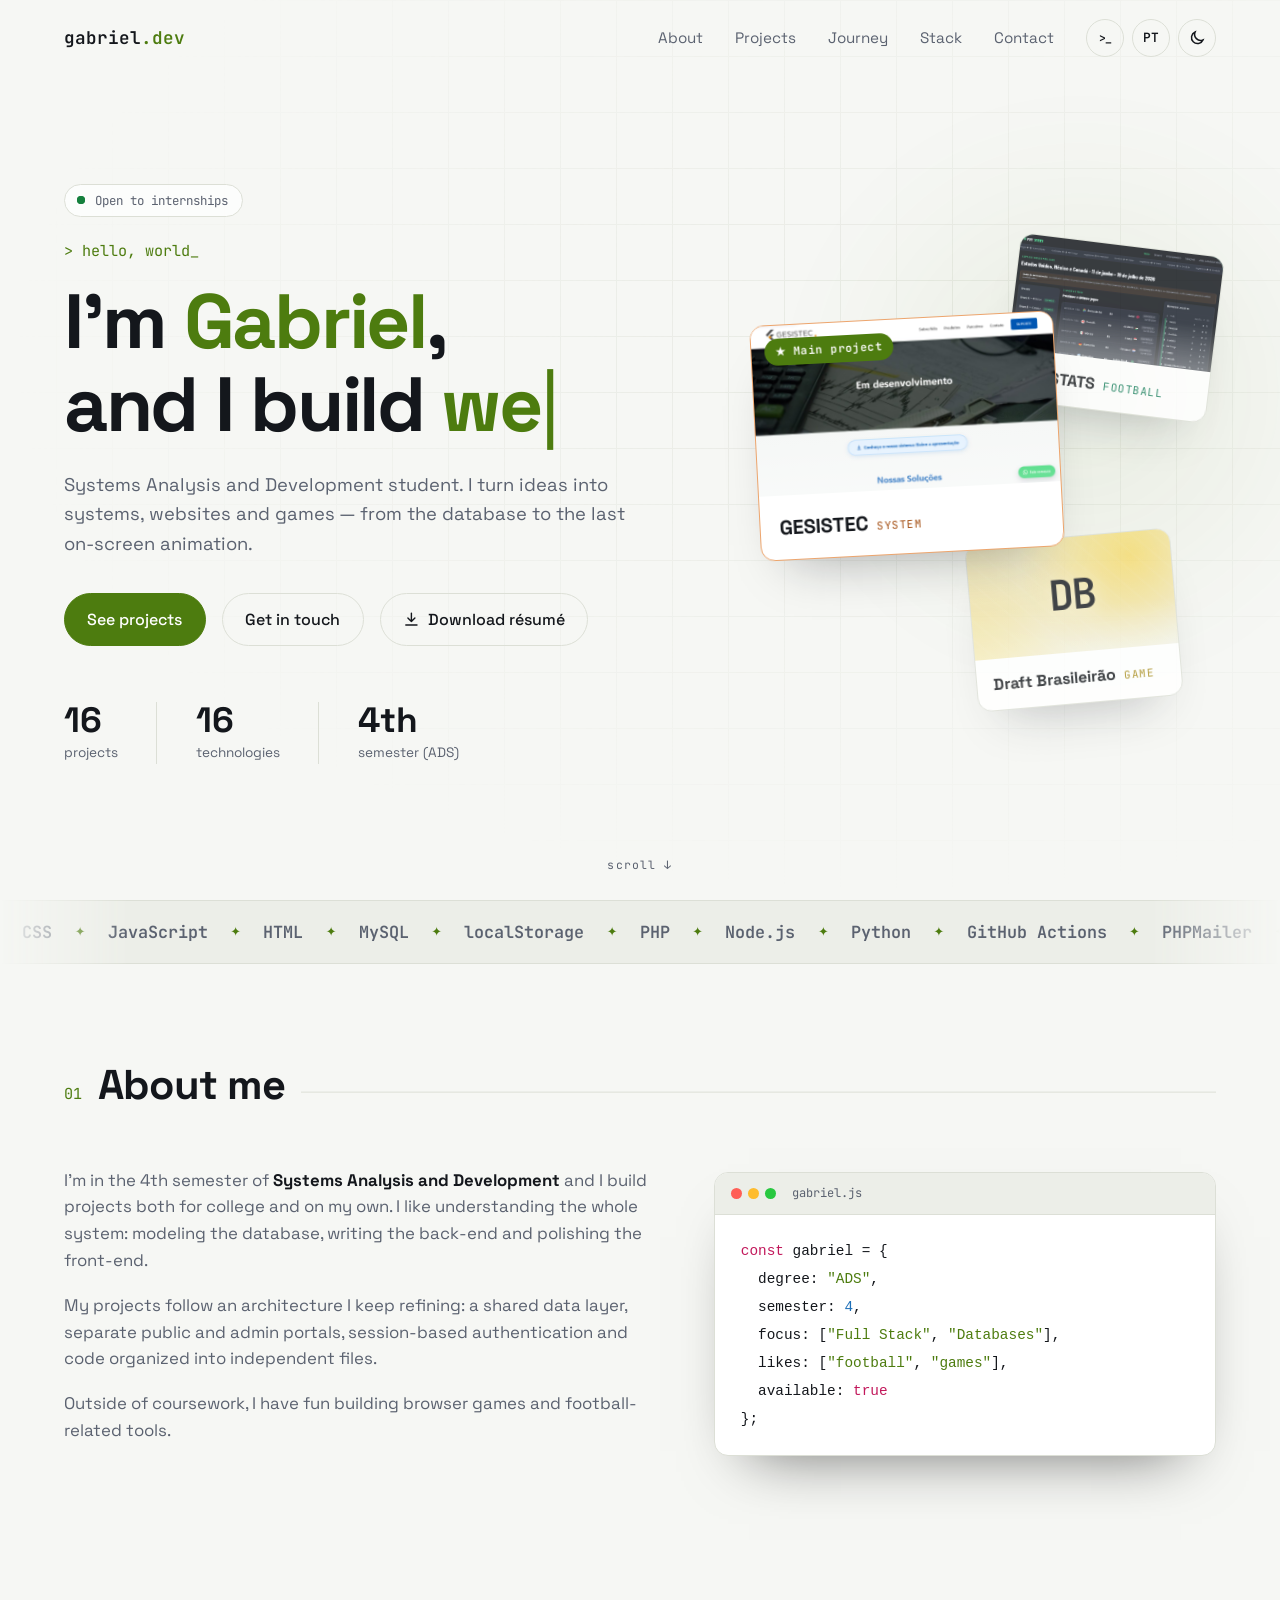
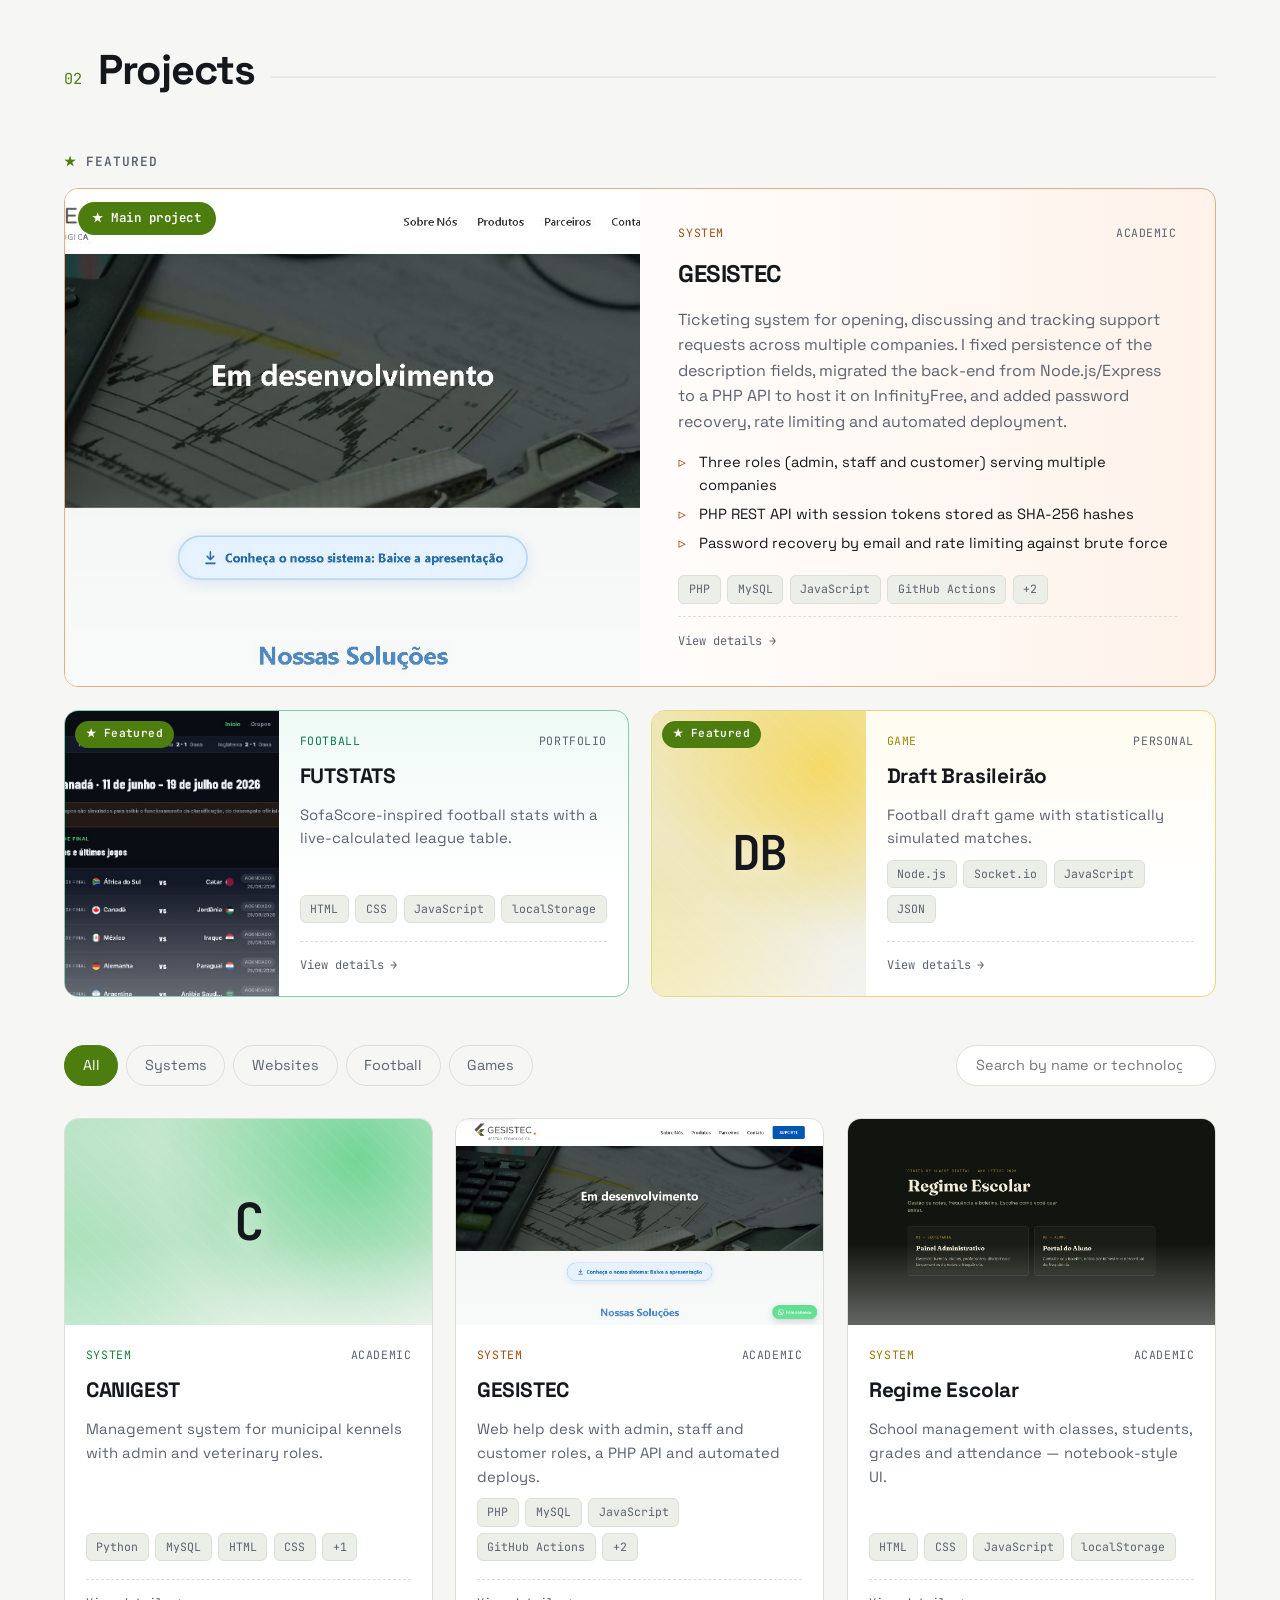
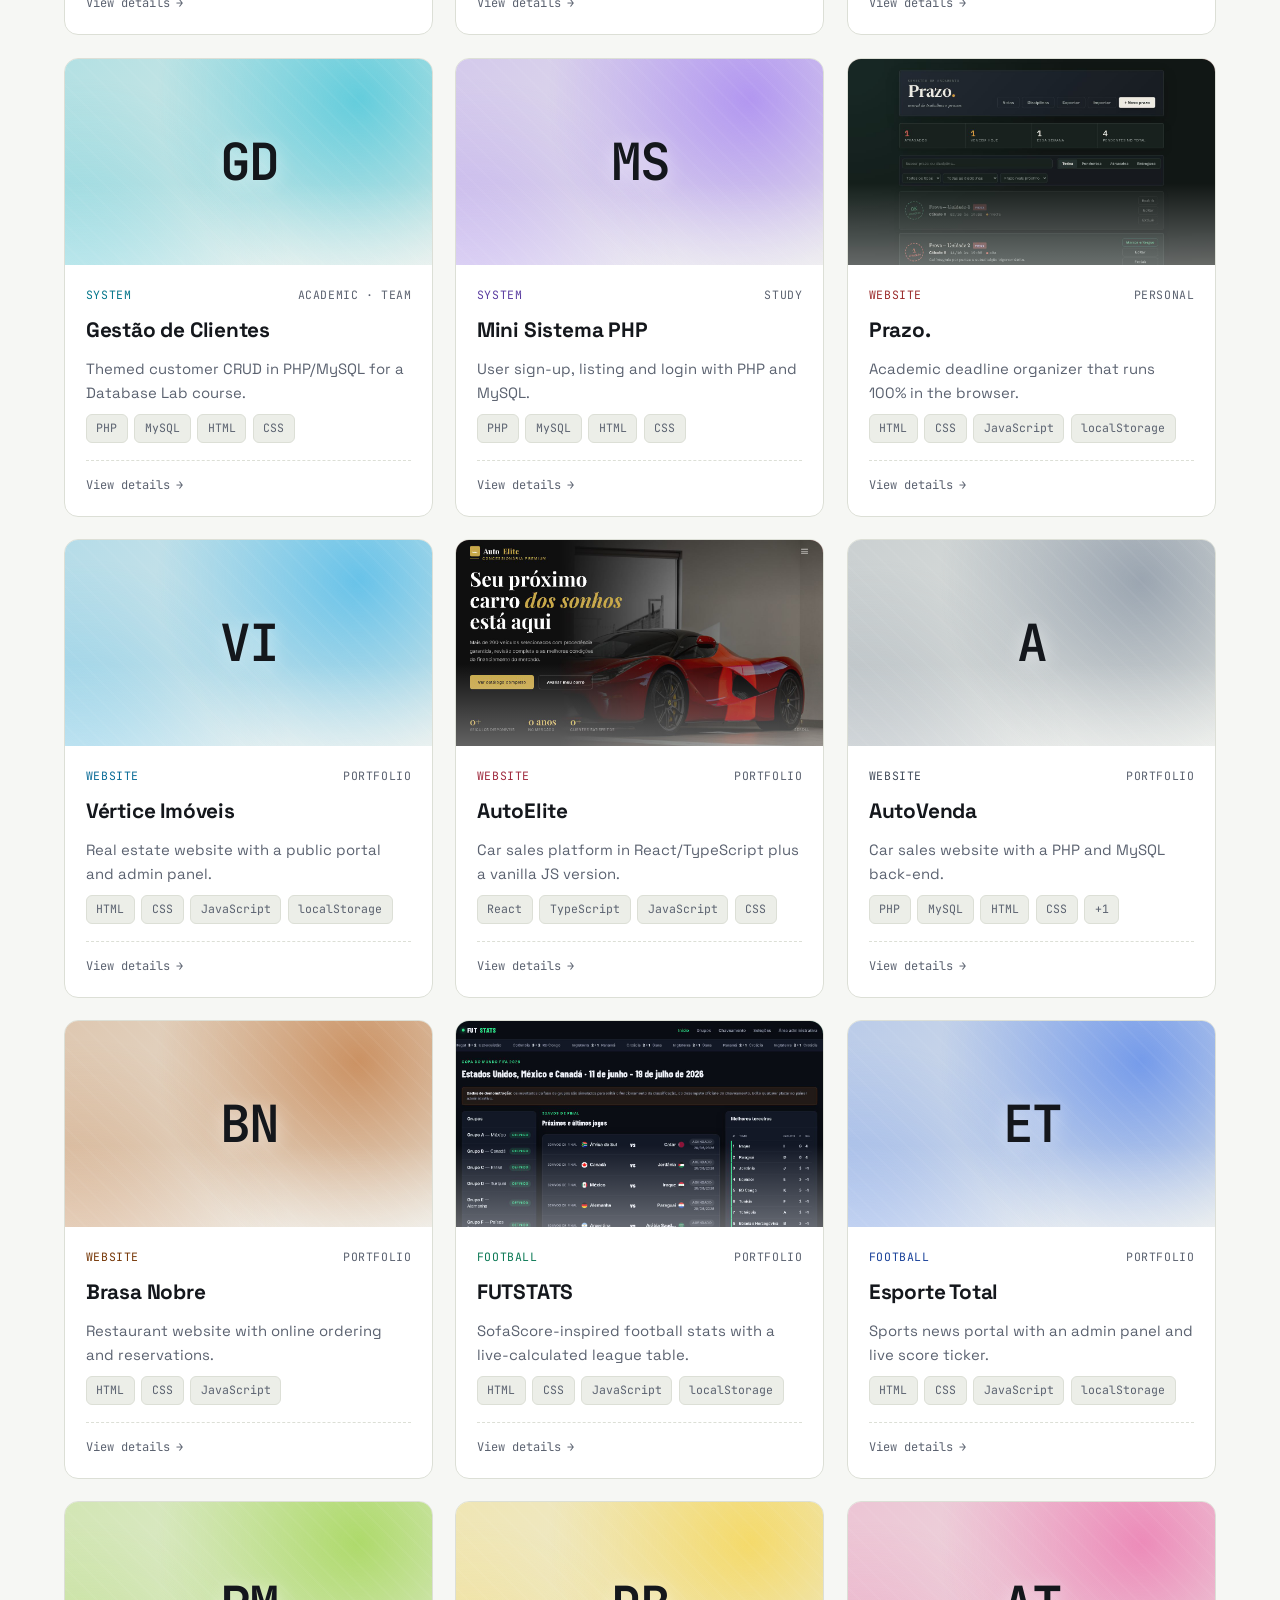
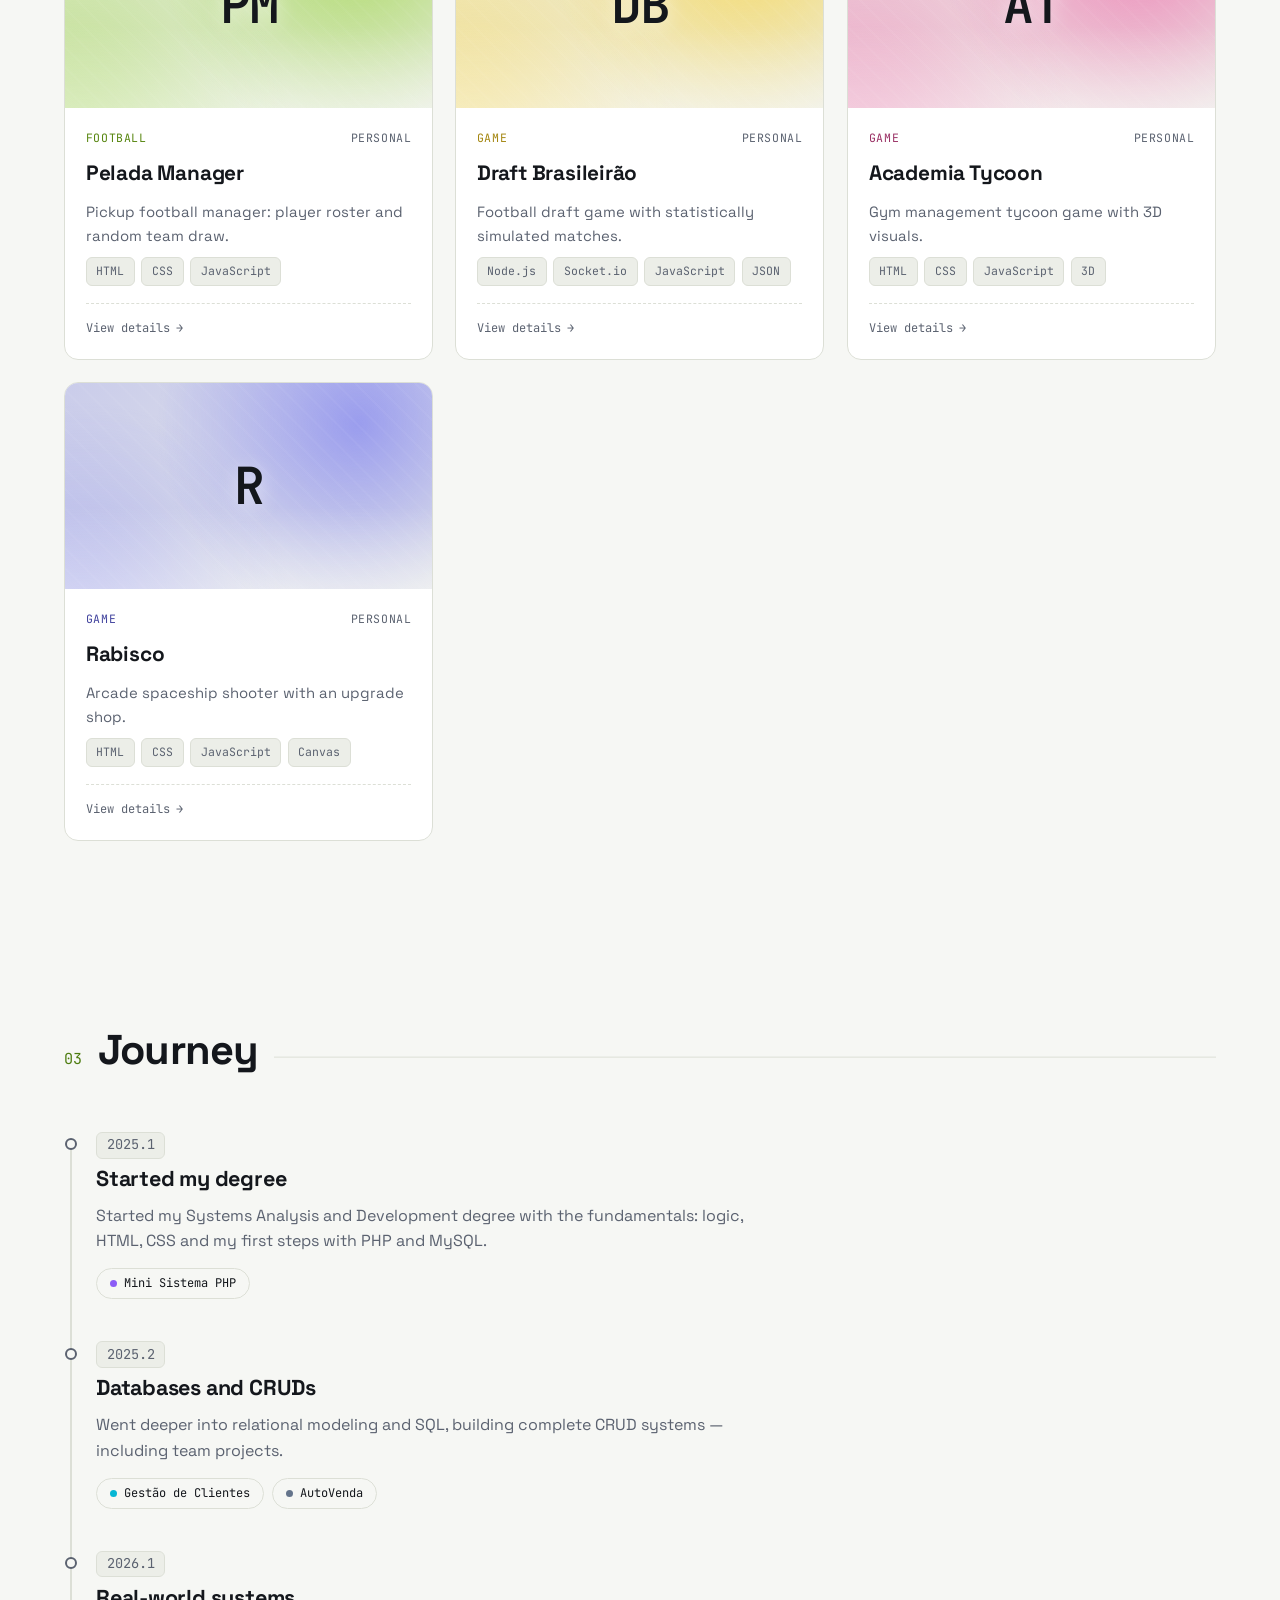
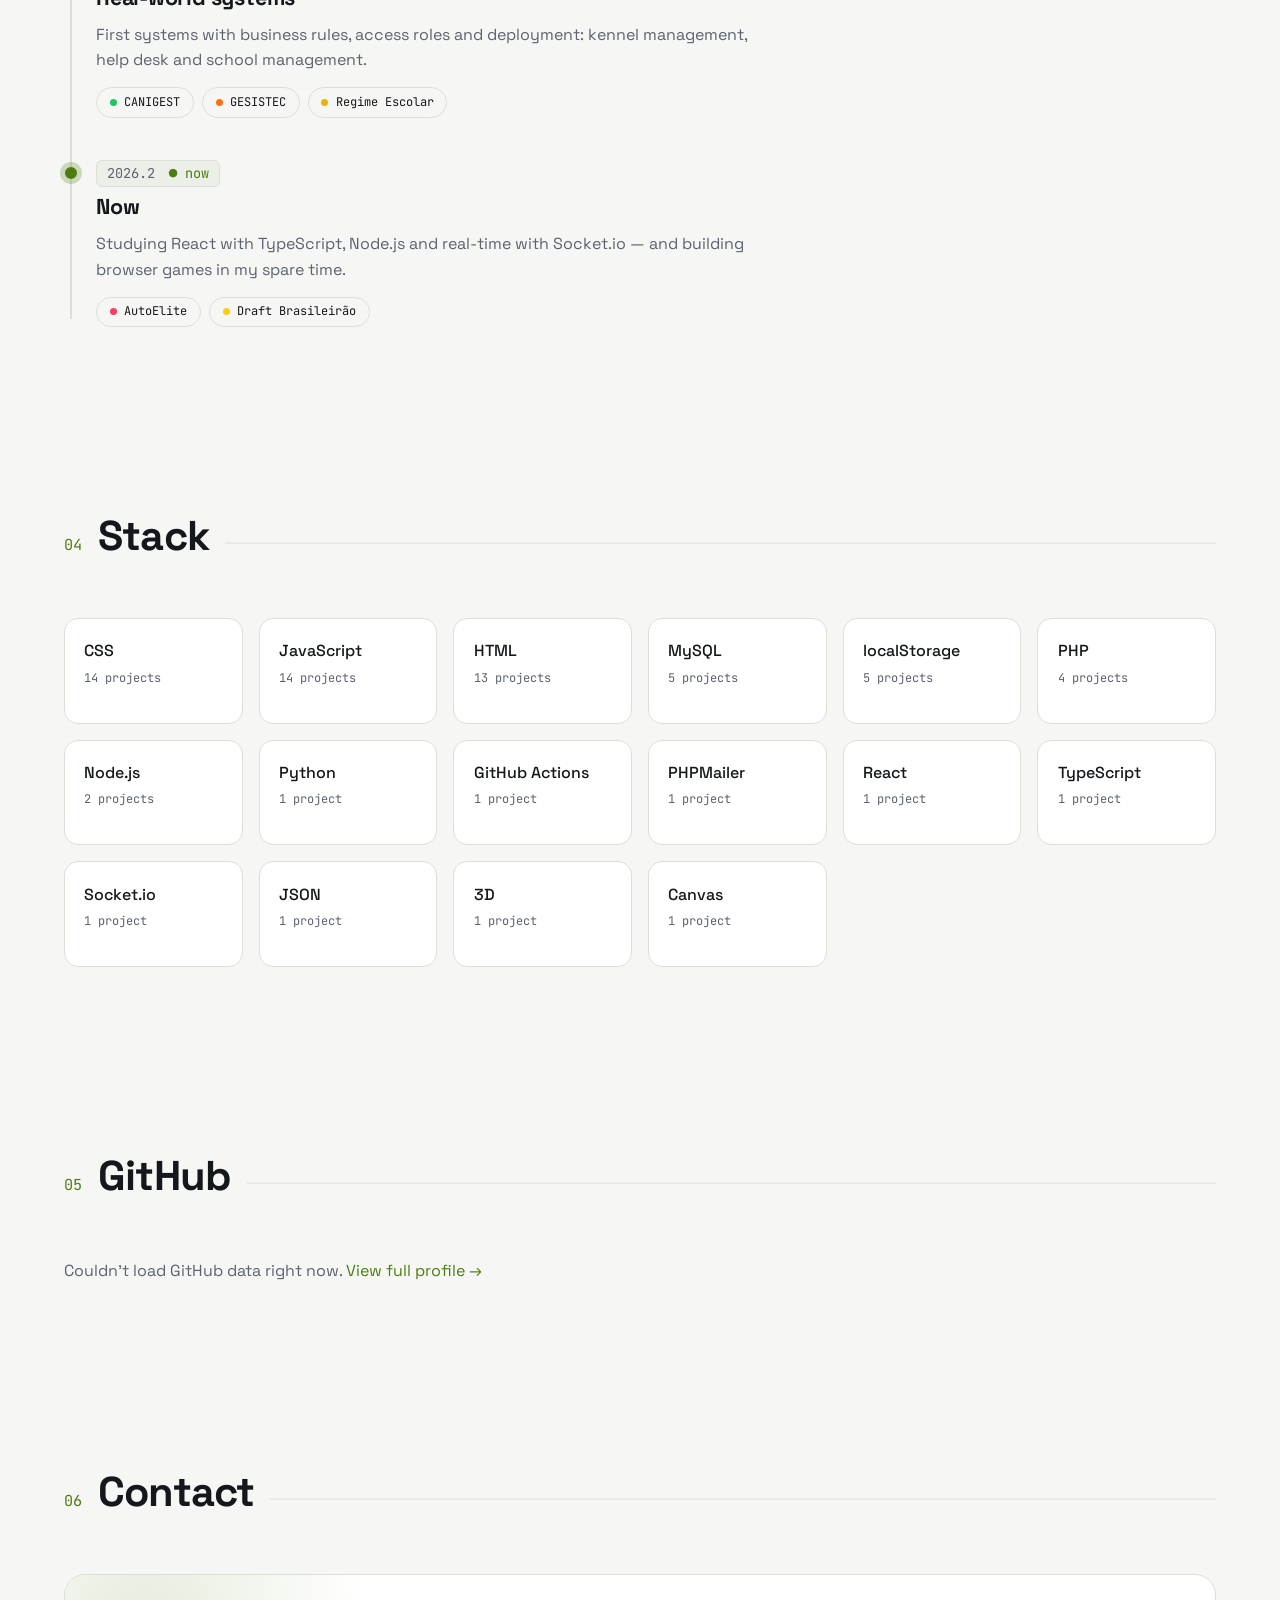
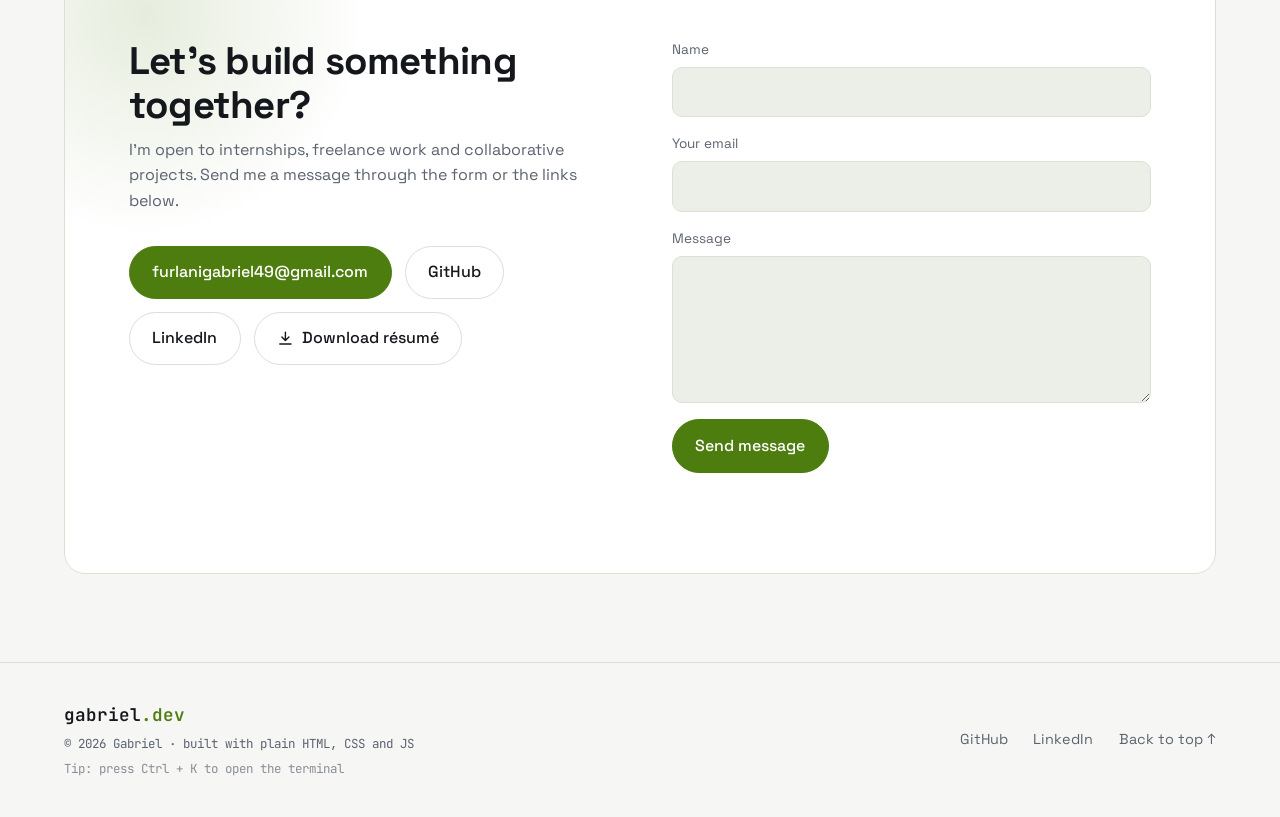
==== commit a2d6f58d: "novo" ====
--- a/index.html
+++ b/index.html
@@ -31,13 +31,14 @@
       try { tema = localStorage.getItem("tema"); } catch (e) {}
       if (!tema) tema = matchMedia("(prefers-color-scheme: light)").matches ? "light" : "dark";
       document.documentElement.dataset.theme = tema;
+      document.documentElement.classList.add("anim"); // ativa as animações de animacoes.js
     })();
   </script>
 
   <link rel="preconnect" href="https://fonts.googleapis.com">
   <link rel="preconnect" href="https://fonts.gstatic.com" crossorigin>
   <link href="https://fonts.googleapis.com/css2?family=Space+Grotesk:wght@400;500;700&family=JetBrains+Mono:wght@400;600&display=swap" rel="stylesheet">
-  <link rel="stylesheet" href="style.css?v=6">
+  <link rel="stylesheet" href="style.css?v=7">
 </head>
 <body>
 
@@ -106,6 +107,9 @@
     <a href="#sobre" class="hero__scroll mono" aria-hidden="true" tabindex="-1">scroll ↓</a>
   </section>
 
+  <!-- FAIXA DE TECNOLOGIAS (animada) -->
+  <div class="marquee" aria-hidden="true"><div class="marquee__track" id="marquee"></div></div>
+
   <!-- SOBRE -->
   <section class="section" id="sobre">
     <div class="section__head">
@@ -280,10 +284,11 @@
     </div>
   </div>
 
-  <script src="config.js?v=6"></script>
-  <script src="i18n.js?v=6"></script>
-  <script src="projetos.js?v=6"></script>
-  <script src="script.js?v=6"></script>
-  <script src="extras.js?v=6"></script>
+  <script src="config.js?v=7"></script>
+  <script src="i18n.js?v=7"></script>
+  <script src="projetos.js?v=7"></script>
+  <script src="script.js?v=7"></script>
+  <script src="extras.js?v=7"></script>
+  <script src="animacoes.js?v=7"></script>
 </body>
 </html>
--- a/style.css
+++ b/style.css
@@ -761,3 +761,119 @@
   .contact a[href^="http"]::after { content: " — " attr(href); font-size: 9pt; color: var(--muted); }
   .footer { border: 0; padding: 1rem 0 0; }
 }
+
+/* =========================================================
+   ANIMAÇÕES
+   ========================================================= */
+
+/* Entrada do topo: elementos sobem em sequência */
+@keyframes subir { from { opacity: 0; transform: translateY(28px); } }
+@keyframes surgir { from { opacity: 0; transform: translateY(40px) scale(.94); } }
+@keyframes descerNav { from { opacity: 0; transform: translateY(-100%); } }
+.nav { animation: descerNav .7s cubic-bezier(.2,.7,.2,1) both; }
+.hero__content > * { animation: subir .9s cubic-bezier(.2,.7,.2,1) both; }
+.hero__content > :nth-child(1) { animation-delay: .1s; }
+.hero__content > :nth-child(2) { animation-delay: .2s; }
+.hero__content > :nth-child(3) { animation-delay: .3s; }
+.hero__content > :nth-child(4) { animation-delay: .45s; }
+.hero__content > :nth-child(5) { animation-delay: .55s; }
+.hero__content > :nth-child(6) { animation-delay: .65s; }
+.hero__visual { animation: surgir 1.2s .45s cubic-bezier(.2,.7,.2,1) both; }
+.hero__scroll { animation: subir .8s 1.1s both, descer 2.2s 1.9s ease-in-out infinite; }
+
+/* Paralaxe: cada card do topo anda numa profundidade diferente */
+.hcard { --prof: 16; transform: translate3d(calc(var(--mx, 0) * var(--prof) * 1px), calc(var(--my, 0) * var(--prof) * 1px), 0); transition: transform .5s cubic-bezier(.2,.7,.2,1), scale .3s, border-color .3s, box-shadow .3s, opacity .3s; }
+.hcard--1 { --prof: 26; }
+.hcard--2 { --prof: 14; }
+.hcard--3 { --prof: 36; }
+.hero__grid { transform: translate3d(calc(var(--mx, 0) * -10px), calc(var(--my, 0) * -10px), 0); transition: transform .8s cubic-bezier(.2,.7,.2,1); }
+.hero__glow { animation: respirar 8s ease-in-out infinite; }
+@keyframes respirar { 50% { transform: scale(1.12) translate(-30px, 20px); opacity: .7; } }
+
+/* Luz que segue o cursor no topo */
+.hero::after {
+  content: ""; position: absolute; inset: 0; pointer-events: none;
+  background: radial-gradient(420px circle at var(--gx, 50%) var(--gy, 50%), color-mix(in srgb, var(--accent) 9%, transparent), transparent 70%);
+  opacity: 0; transition: opacity .4s;
+}
+.hero.com-luz::after { opacity: 1; }
+
+/* Faixa infinita de tecnologias */
+.marquee {
+  overflow: hidden; border-block: 1px solid var(--border);
+  background: var(--bg-2); padding: 1.1rem 0;
+  mask-image: linear-gradient(90deg, transparent, #000 10%, #000 90%, transparent);
+}
+.marquee__track { display: flex; width: max-content; animation: esteira 45s linear infinite; }
+.marquee:hover .marquee__track { animation-play-state: paused; }
+.marquee__track > div { display: flex; align-items: center; }
+.marquee span { font-family: var(--mono); font-size: 1.05rem; font-weight: 600; color: var(--muted); padding: 0 1.4rem; white-space: nowrap; transition: color .2s; }
+.marquee span:hover { color: var(--accent); }
+.marquee i { color: var(--accent); font-style: normal; font-size: .8rem; }
+@keyframes esteira { to { transform: translateX(-50%); } }
+
+/* Títulos de seção: linha se desenha da esquerda */
+.section__head h2, .section__num { transition: opacity .6s, transform .6s cubic-bezier(.2,.7,.2,1); }
+.anim .section__head:not(.visible) h2, .anim .section__head:not(.visible) .section__num { opacity: 0; transform: translateY(16px); }
+.anim .section__head::after { transform-origin: left; transform: translateY(-.4rem) scaleX(0); transition: transform 1.2s .15s cubic-bezier(.2,.7,.2,1); }
+.anim .section__head.visible::after { transform: translateY(-.4rem) scaleX(1); }
+
+/* Cards: entram em cascata só quando aparecem na tela */
+.card { position: relative; animation: cardIn .7s cubic-bezier(.2,.7,.2,1) both; animation-delay: var(--d); animation-play-state: paused; }
+.card.in { animation-play-state: running; }
+@keyframes cardIn { from { opacity: 0; transform: translateY(40px) scale(.97); } }
+.card.tilt { transition: transform .1s linear, border-color .3s, box-shadow .3s; }
+/* Reflexo de luz que acompanha o mouse */
+.card::after {
+  content: ""; position: absolute; inset: 0; border-radius: inherit; pointer-events: none; z-index: 2;
+  background: radial-gradient(360px circle at var(--px, 50%) var(--py, 50%), rgba(255,255,255,.09), transparent 60%);
+  opacity: 0; transition: opacity .3s;
+}
+.card.tilt::after { opacity: 1; }
+:root[data-theme="light"] .card::after { background: radial-gradient(360px circle at var(--px, 50%) var(--py, 50%), rgba(255,255,255,.45), transparent 60%); }
+
+/* Itens com reveal entram com atraso individual (cascata) */
+.reveal { transition-delay: var(--d, 0s); }
+
+/* Botões magnéticos: volta suave ao soltar */
+.btn--primary, .icon-btn { transition: transform .35s cubic-bezier(.2,.7,.2,1), background .2s, border-color .2s, color .2s, box-shadow .2s; }
+.btn--primary.ima, .icon-btn.ima { transition: transform .12s linear, background .2s, border-color .2s, color .2s, box-shadow .2s; }
+
+/* Trajetória: linha se preenche conforme a rolagem */
+.timeline::before { background: var(--border); }
+.timeline::after {
+  content: ""; position: absolute; left: 6px; top: .5rem; width: 2px;
+  height: calc((100% - 1rem) * var(--prog, 0));
+  background: linear-gradient(var(--accent), color-mix(in srgb, var(--accent) 60%, transparent));
+  box-shadow: 0 0 12px var(--accent);
+  transition: height .15s linear;
+}
+.timeline__dot { z-index: 1; transition: background .4s, border-color .4s, box-shadow .4s, transform .4s; }
+.timeline__item.passou .timeline__dot { border-color: var(--accent); background: var(--bg); transform: scale(1.15); }
+.timeline__item.passou.is-now .timeline__dot { background: var(--accent); }
+
+/* Ícone do botão de currículo "pula" ao passar o mouse */
+.btn:hover .btn__icon { animation: pular .6s ease; }
+@keyframes pular { 40% { transform: translateY(3px); } }
+
+/* Selo de destaque com brilho passando */
+.badge { overflow: hidden; }
+.badge::after {
+  content: ""; position: absolute; inset: 0;
+  background: linear-gradient(110deg, transparent 30%, rgba(255,255,255,.55) 50%, transparent 70%);
+  transform: translateX(-120%); animation: brilho 3.5s 1.5s ease-in-out infinite;
+}
+@keyframes brilho { 30%, 100% { transform: translateX(120%); } }
+
+@media (prefers-reduced-motion: reduce) {
+  .anim .section__head::after { transform: translateY(-.4rem) scaleX(1); }
+  .section__head h2, .section__num { opacity: 1 !important; transform: none !important; }
+  .hcard, .hero__grid { transform: none; }
+  .timeline::after { height: calc(100% - 1rem); }
+}
+@media print {
+  .marquee { display: none !important; }
+  .anim .section__head::after { transform: translateY(-.4rem) scaleX(1); }
+  .section__head h2, .section__num { opacity: 1 !important; transform: none !important; }
+  .card::after, .hero::after, .timeline::after { display: none; }
+}
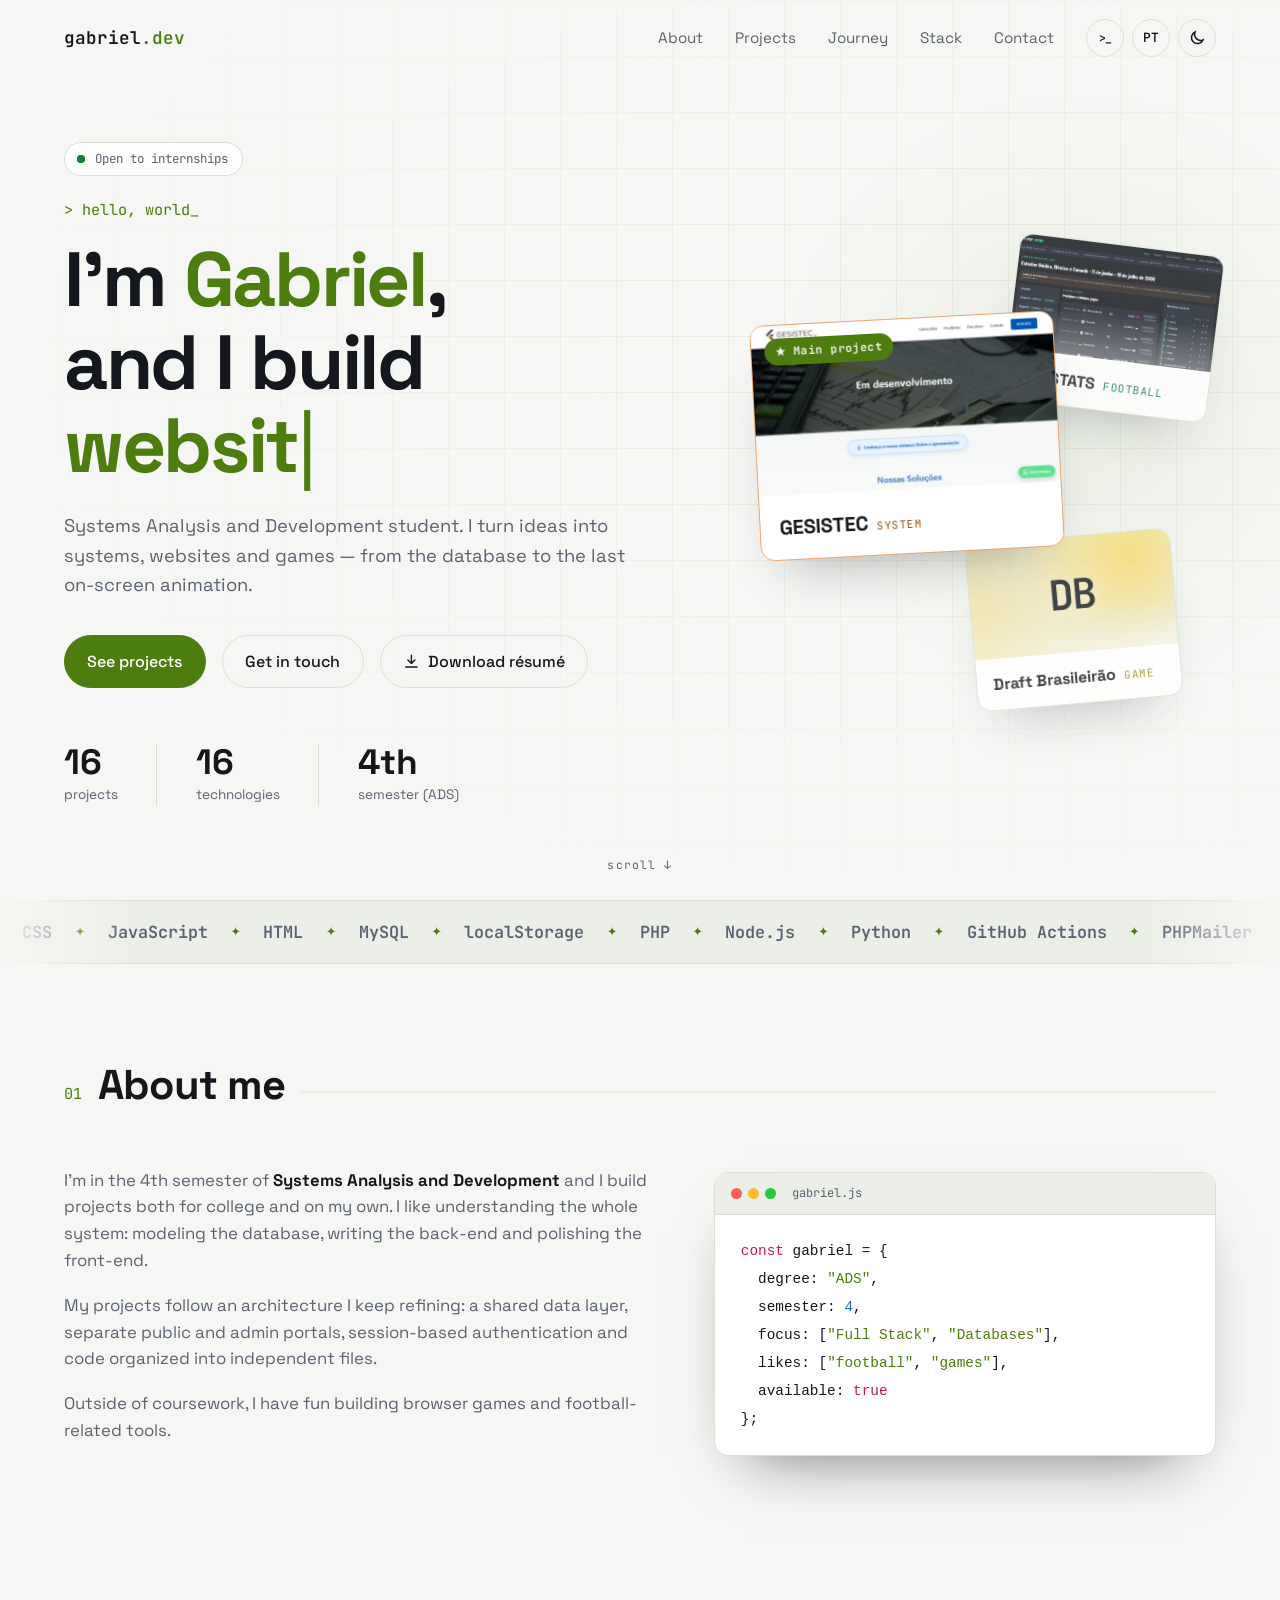
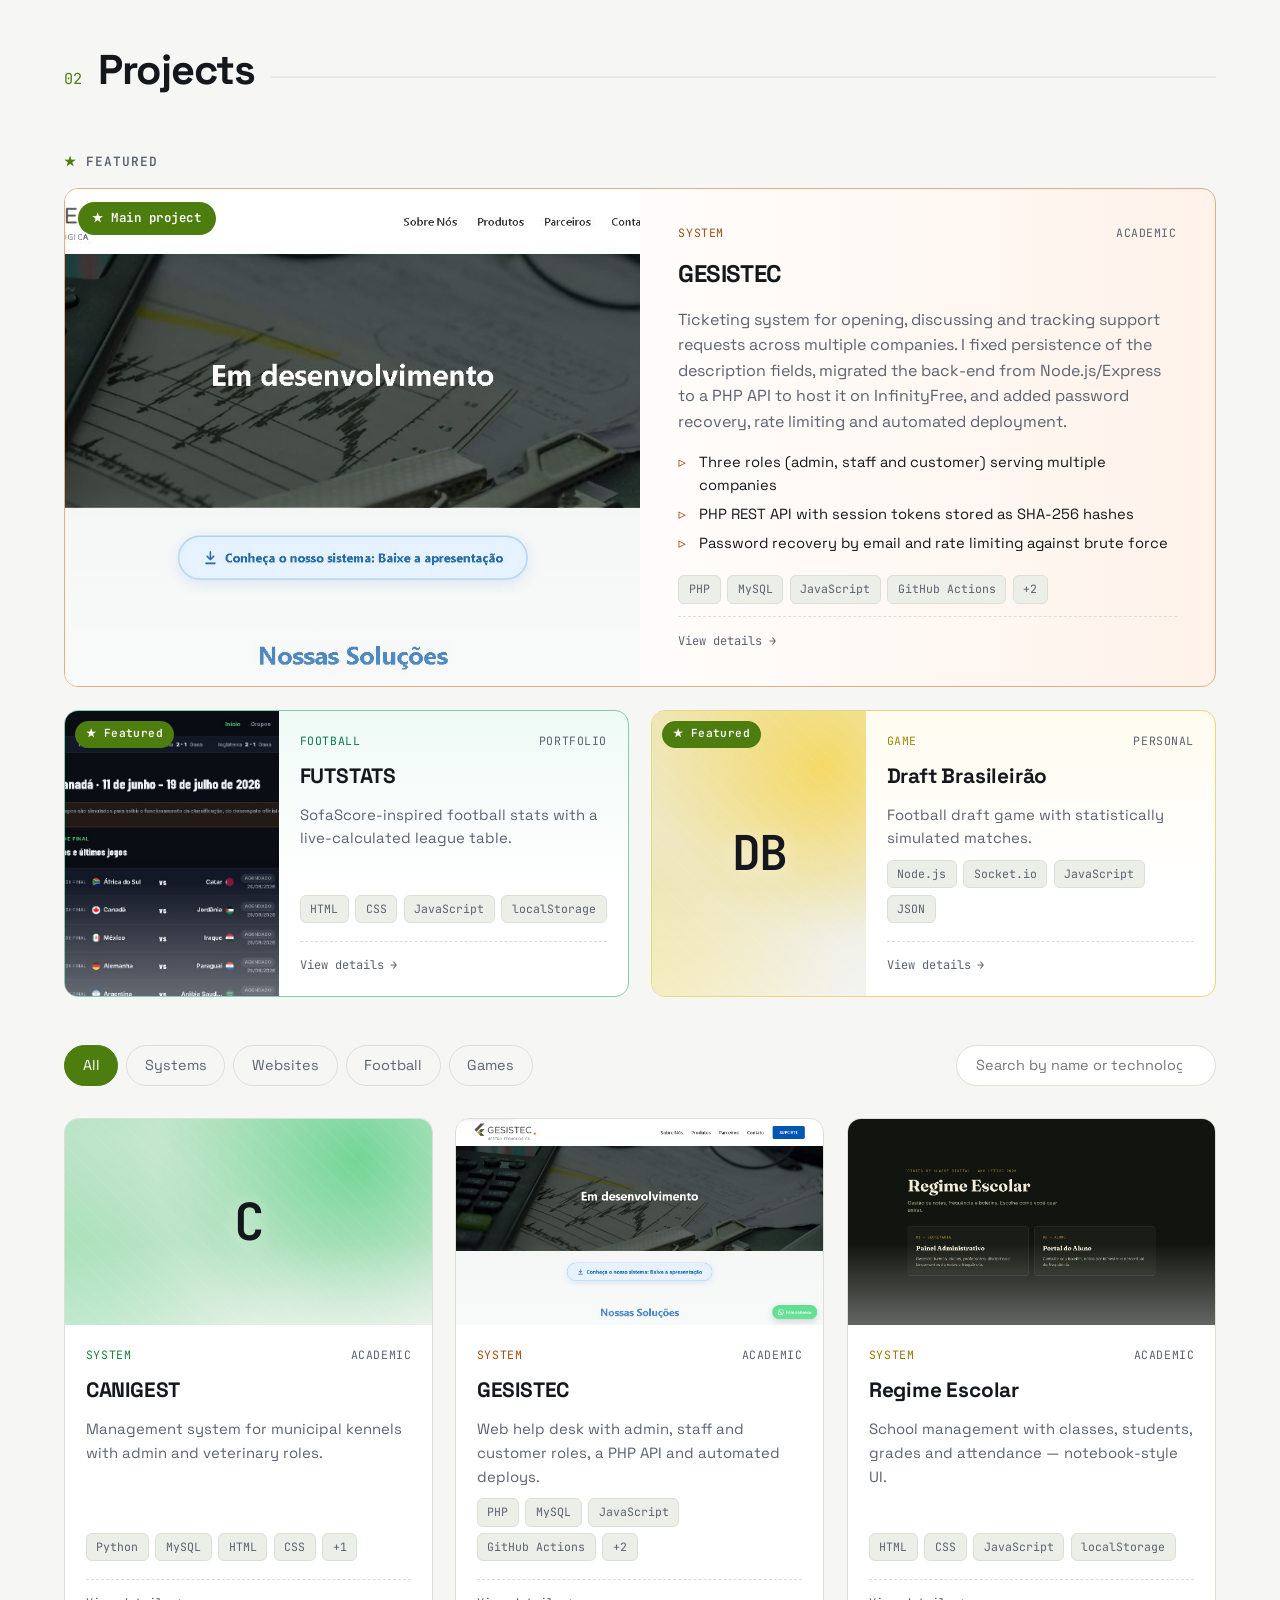
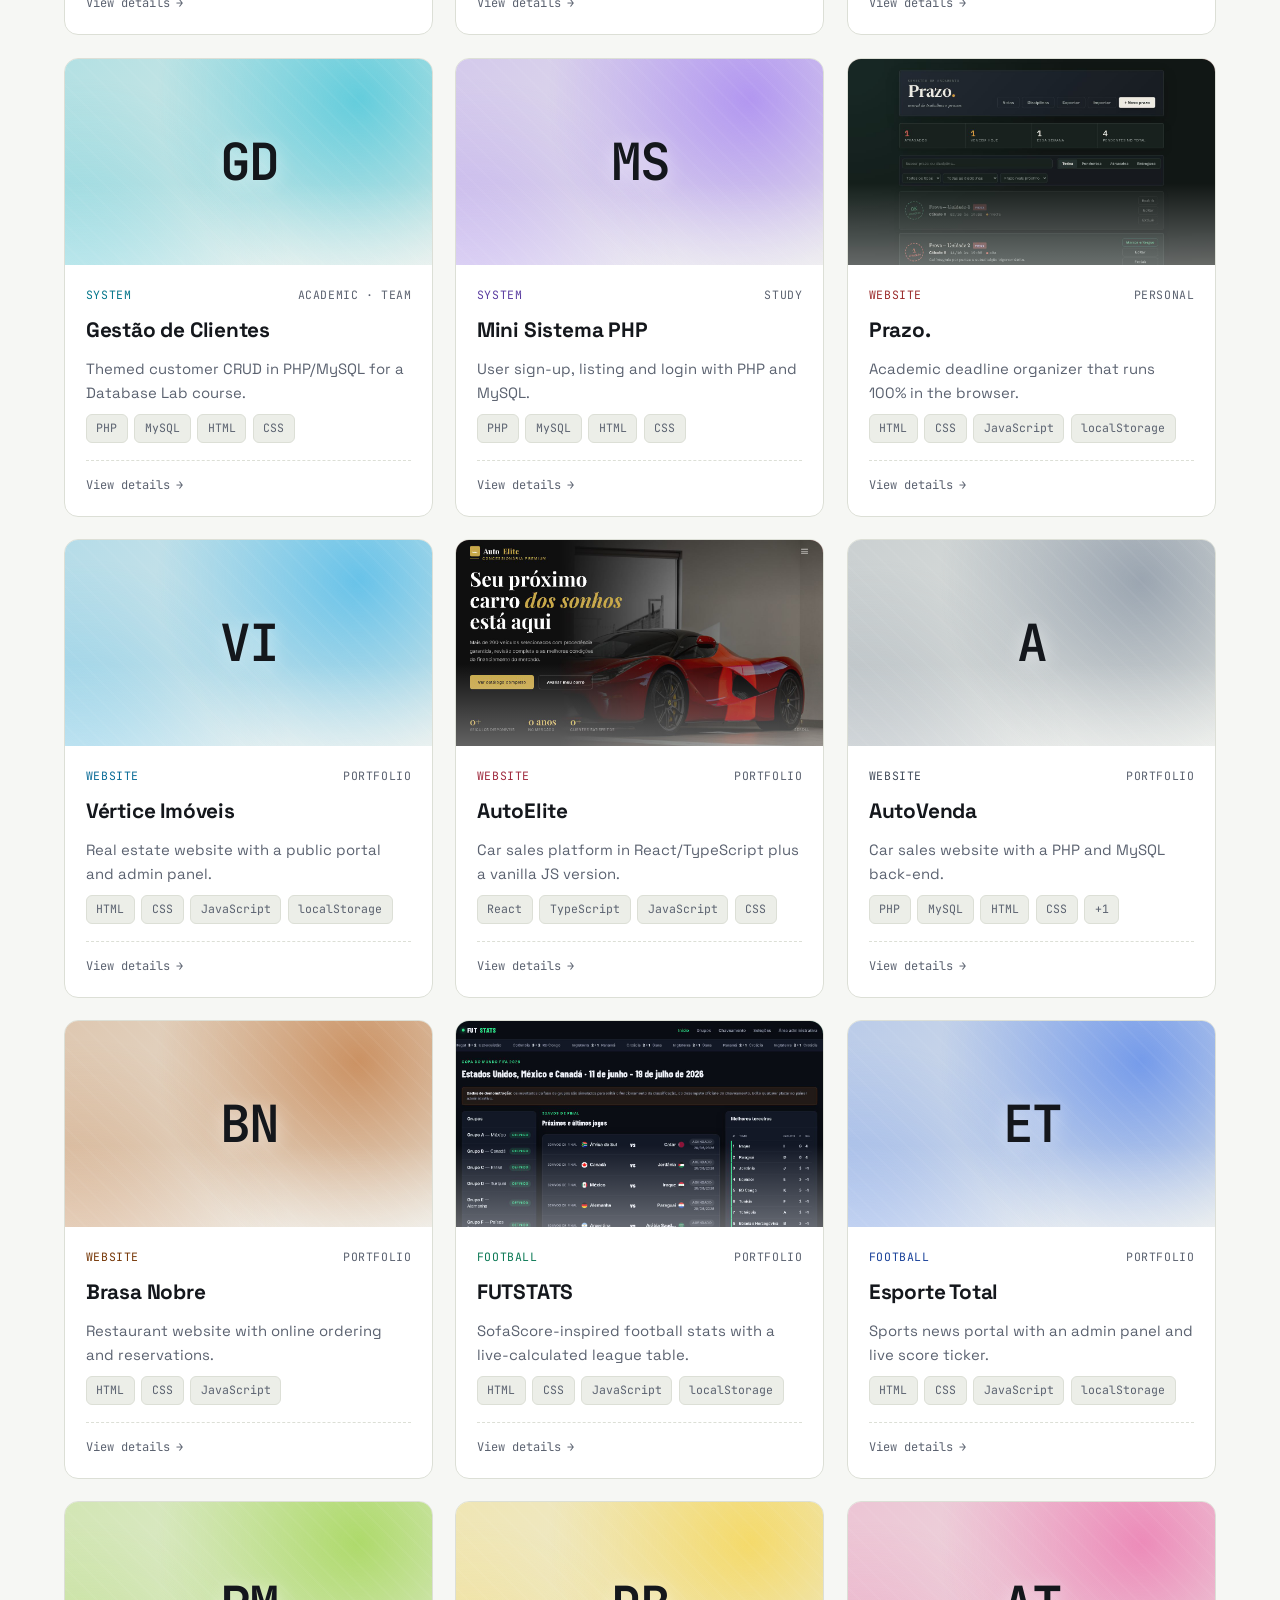
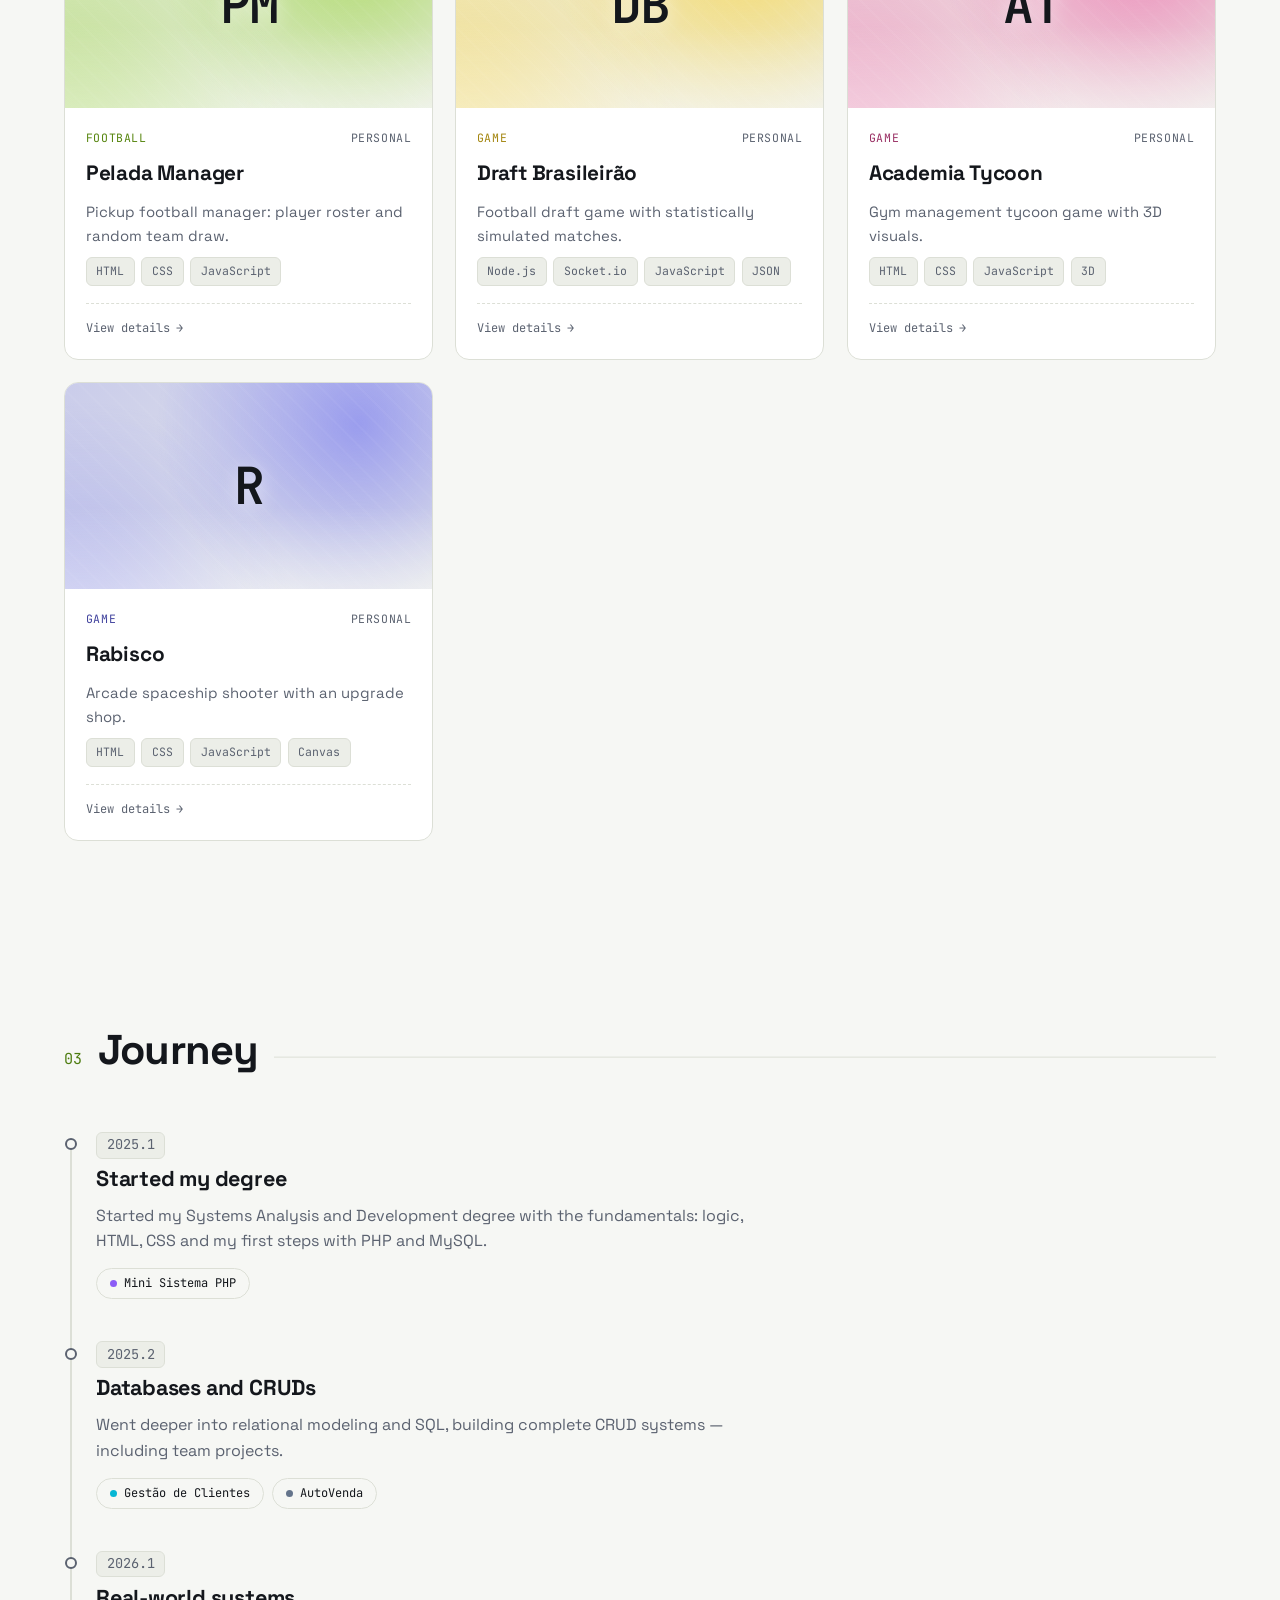
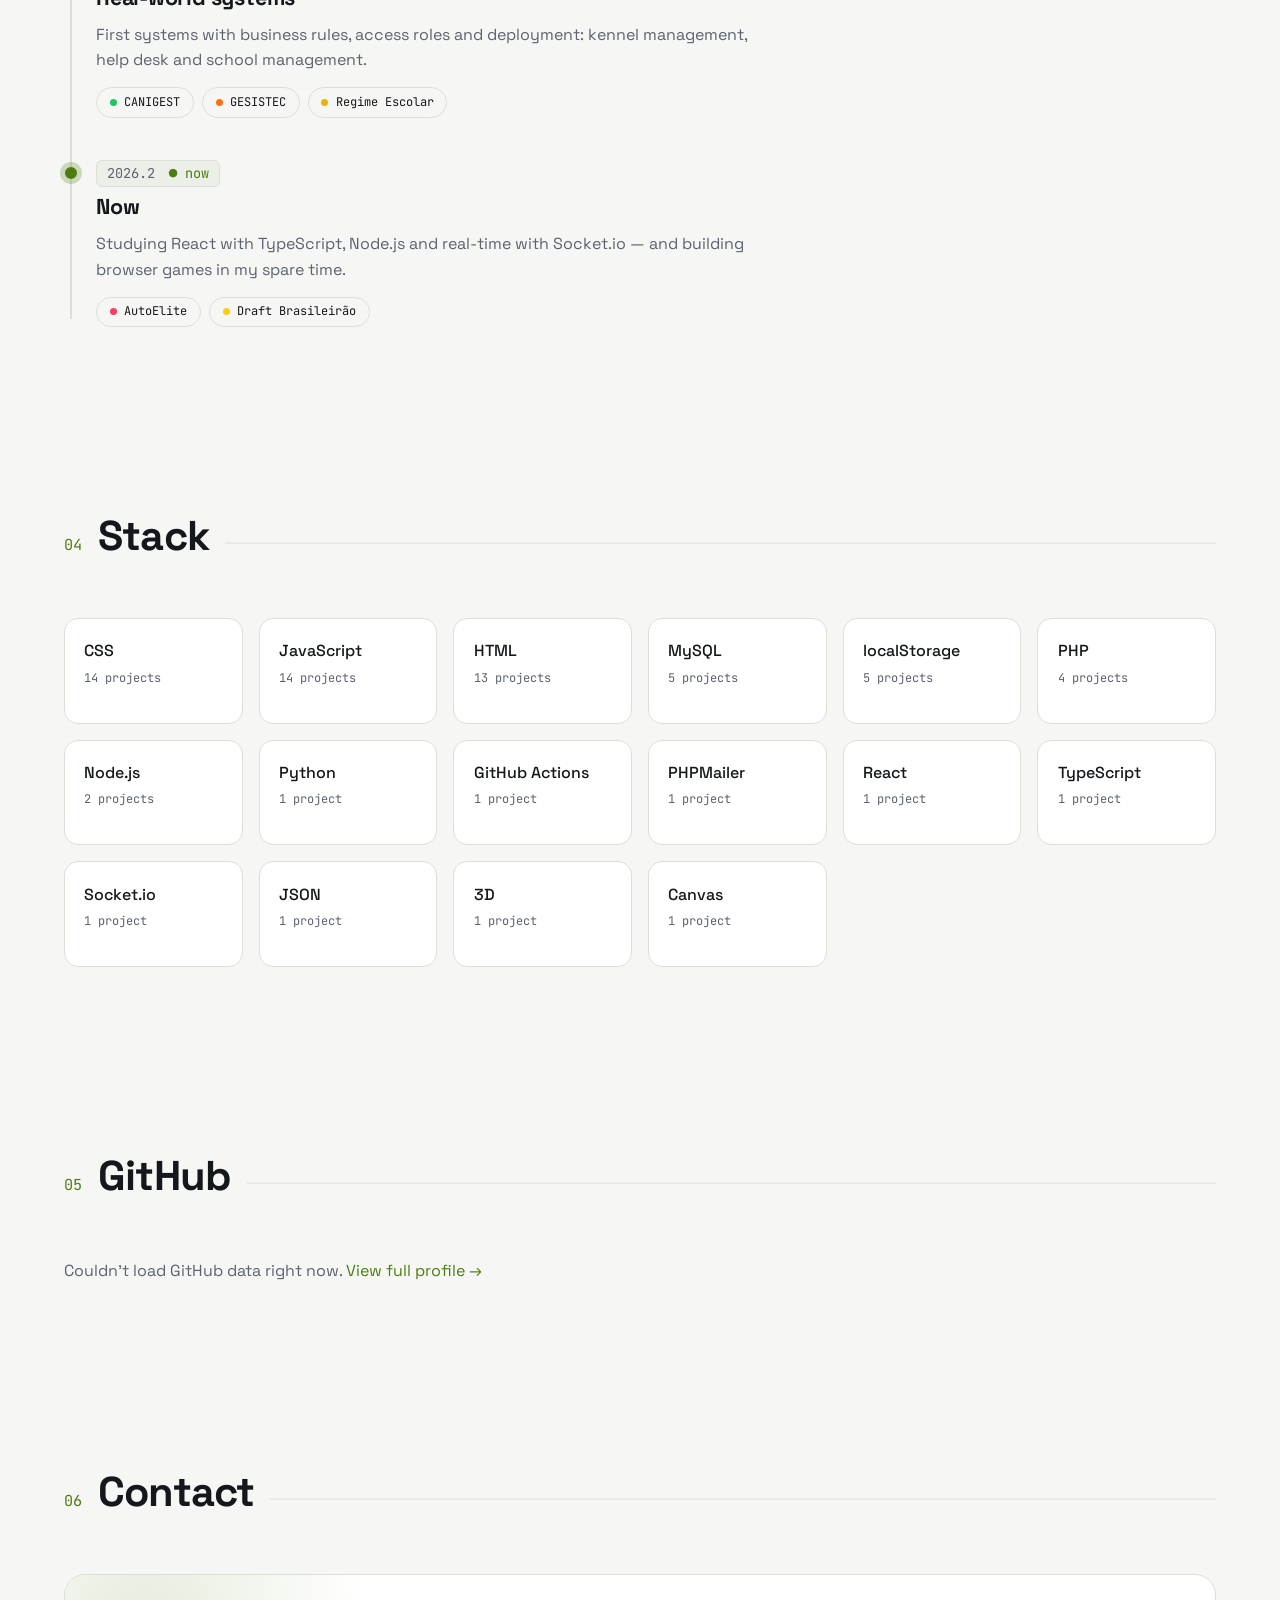
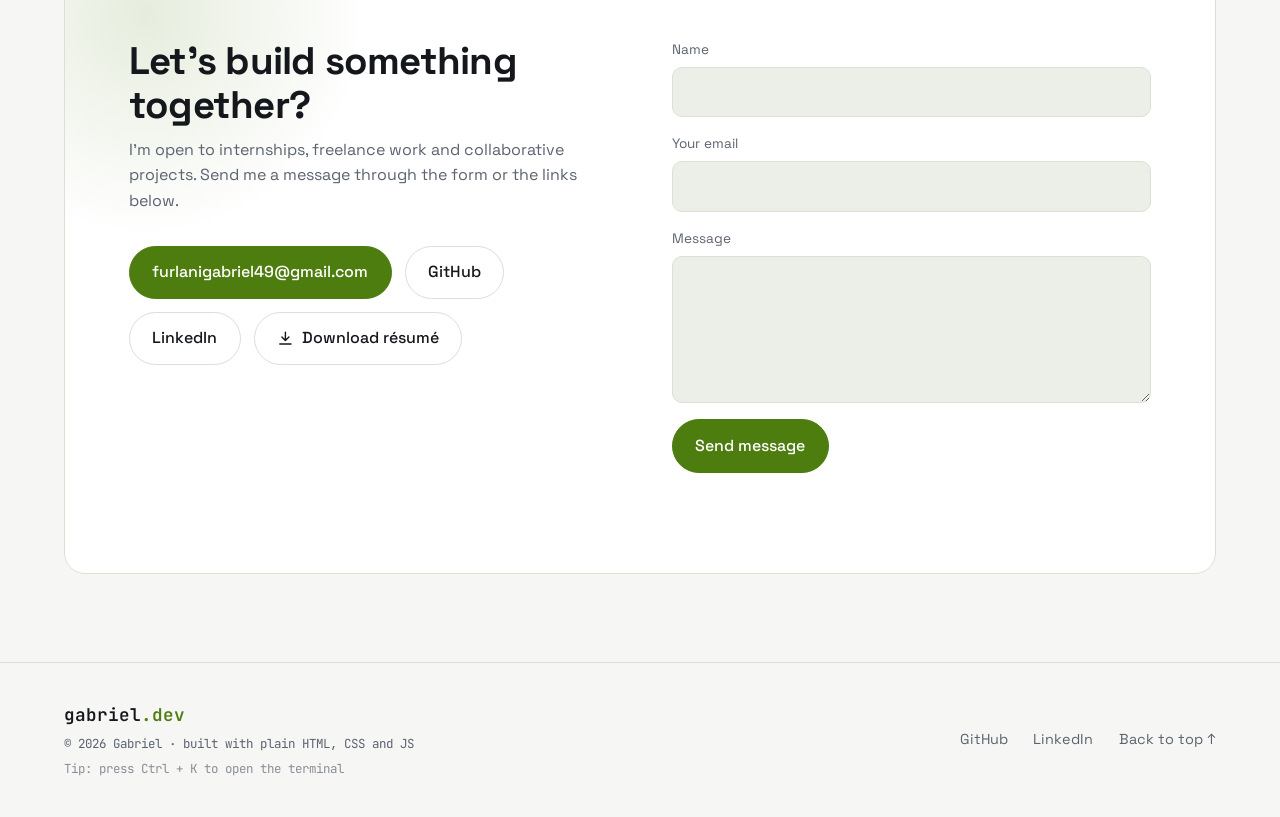
==== commit e442e8fb: "novo" ====
--- a/index.html
+++ b/index.html
@@ -38,7 +38,7 @@
   <link rel="preconnect" href="https://fonts.googleapis.com">
   <link rel="preconnect" href="https://fonts.gstatic.com" crossorigin>
   <link href="https://fonts.googleapis.com/css2?family=Space+Grotesk:wght@400;500;700&family=JetBrains+Mono:wght@400;600&display=swap" rel="stylesheet">
-  <link rel="stylesheet" href="style.css?v=7">
+  <link rel="stylesheet" href="style.css?v=8">
 </head>
 <body>
 
@@ -284,11 +284,11 @@
     </div>
   </div>
 
-  <script src="config.js?v=7"></script>
-  <script src="i18n.js?v=7"></script>
-  <script src="projetos.js?v=7"></script>
-  <script src="script.js?v=7"></script>
-  <script src="extras.js?v=7"></script>
-  <script src="animacoes.js?v=7"></script>
+  <script src="config.js?v=8"></script>
+  <script src="i18n.js?v=8"></script>
+  <script src="projetos.js?v=8"></script>
+  <script src="script.js?v=8"></script>
+  <script src="extras.js?v=8"></script>
+  <script src="animacoes.js?v=8"></script>
 </body>
 </html>
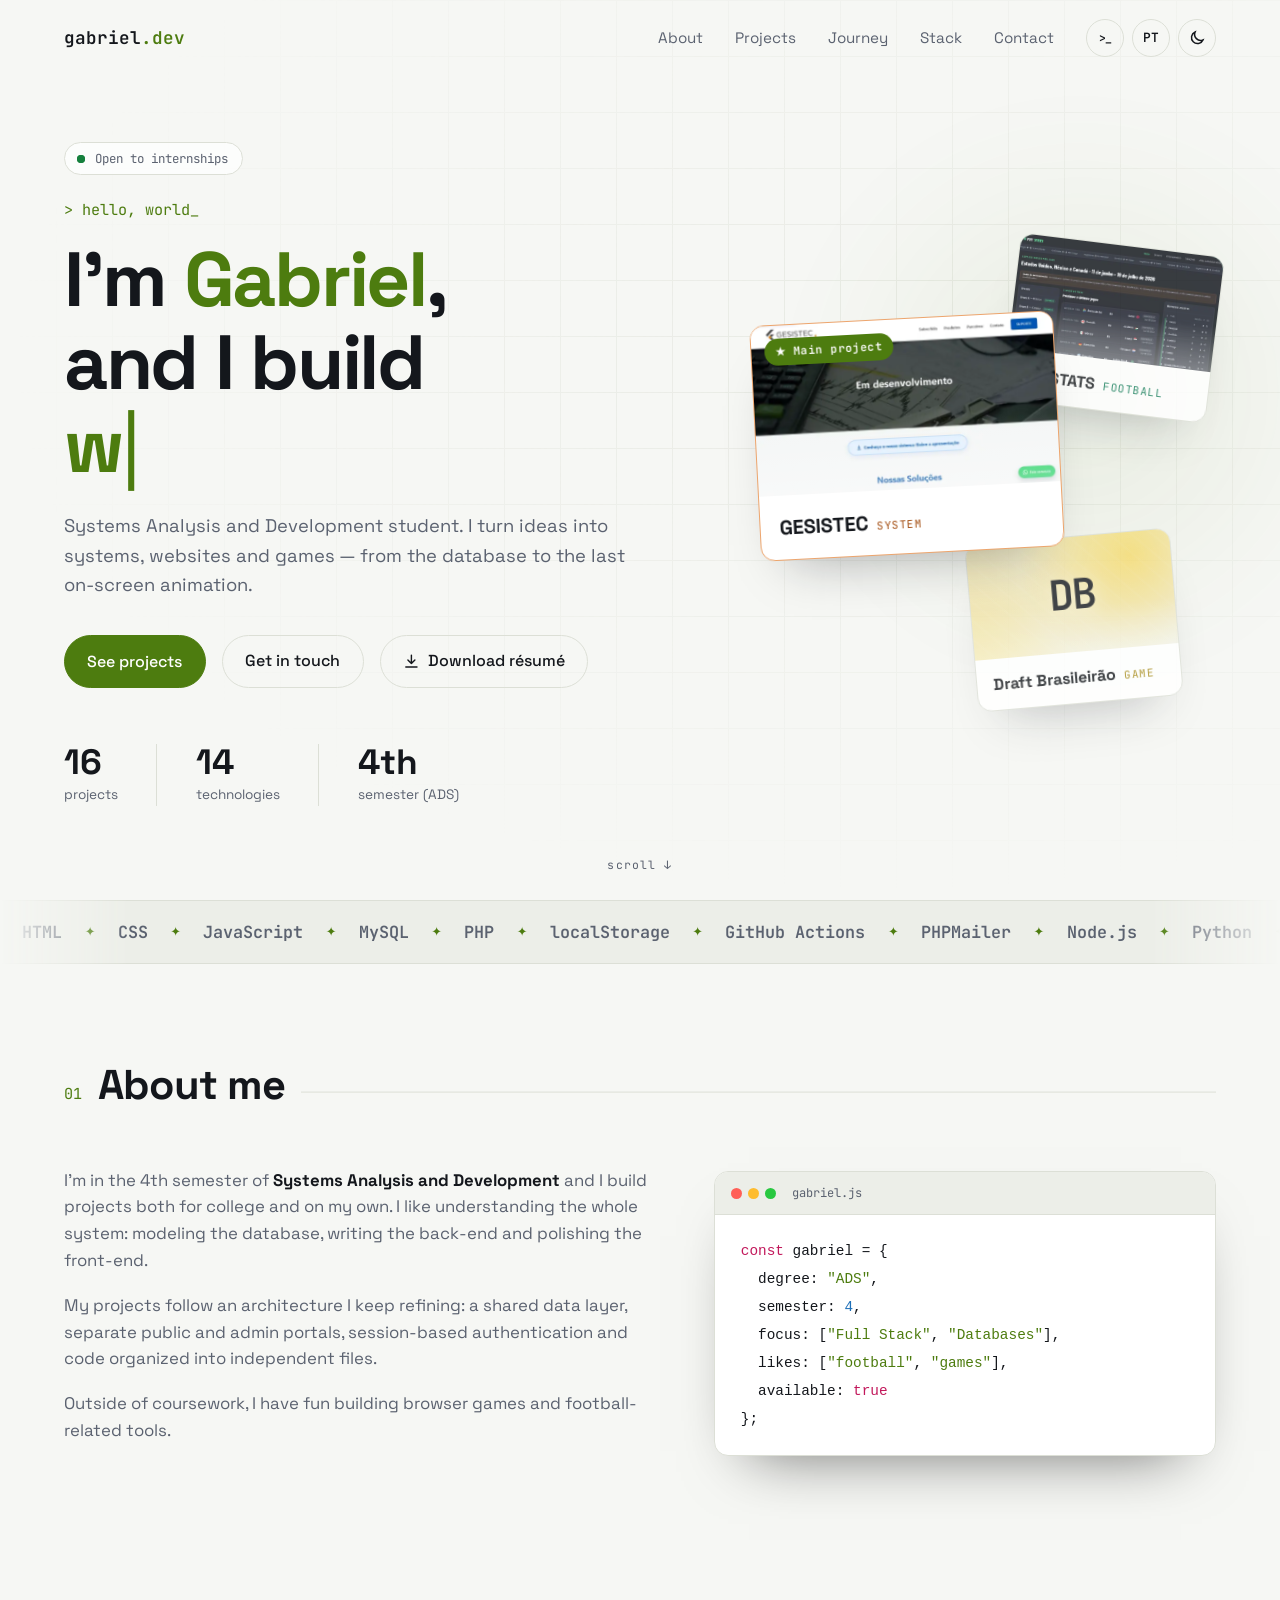
==== commit 717206a9: "novo" ====
--- a/index.html
+++ b/index.html
@@ -13,6 +13,25 @@
 
   <!-- Preview em redes sociais -->
   <link rel="canonical" href="https://furlani18.github.io/">
+
+  <!-- Dados estruturados: ajudam o Google a entender quem é você ao pesquisarem seu nome -->
+  <script type="application/ld+json">
+  {
+    "@context": "https://schema.org",
+    "@type": "Person",
+    "name": "Gabriel Furlani",
+    "url": "https://furlani18.github.io/",
+    "image": "https://furlani18.github.io/og-image.png",
+    "jobTitle": "Estudante de Análise e Desenvolvimento de Sistemas",
+    "description": "Desenvolvedor web full stack em formação: sistemas, sites e jogos, do banco de dados à interface.",
+    "knowsAbout": ["PHP", "MySQL", "JavaScript", "HTML", "CSS", "Python", "Node.js", "React", "TypeScript", "GitHub Actions"],
+    "knowsLanguage": ["pt-BR", "en"],
+    "sameAs": [
+      "https://github.com/Furlani18",
+      "https://www.linkedin.com/in/gabriel-furlani-72727a30b/"
+    ]
+  }
+  </script>
   <meta property="og:type" content="website">
   <meta property="og:locale" content="pt_BR">
   <meta property="og:locale:alternate" content="en_US">
@@ -37,8 +56,9 @@
 
   <link rel="preconnect" href="https://fonts.googleapis.com">
   <link rel="preconnect" href="https://fonts.gstatic.com" crossorigin>
-  <link href="https://fonts.googleapis.com/css2?family=Space+Grotesk:wght@400;500;700&family=JetBrains+Mono:wght@400;600&display=swap" rel="stylesheet">
-  <link rel="stylesheet" href="style.css?v=8">
+  <link rel="preload" as="style" href="https://fonts.googleapis.com/css2?family=Space+Grotesk:wght@400;500;700&family=JetBrains+Mono:wght@400;600&display=swap" onload="this.onload=null;this.rel='stylesheet'">
+  <noscript><link rel="stylesheet" href="https://fonts.googleapis.com/css2?family=Space+Grotesk:wght@400;500;700&family=JetBrains+Mono:wght@400;600&display=swap"></noscript>
+  <link rel="stylesheet" href="style.css?v=13">
 </head>
 <body>
 
@@ -82,7 +102,7 @@
       <p class="hero__tag mono" data-i18n="hero.tag">&gt; olá, mundo_</p>
       <h1 class="hero__title">
         <span data-i18n-html="hero.title">Eu sou <span class="accent">Gabriel</span>,<br>e eu construo</span>
-        <span class="typed" id="typed"></span><span class="cursor" aria-hidden="true">|</span>
+        <span class="typed-box"><span class="typed-cell"><span class="typed" id="typed"></span><span class="cursor" aria-hidden="true">|</span></span><span class="typed-ghosts" id="typedGhosts" aria-hidden="true"></span></span>
       </h1>
       <p class="hero__subtitle" data-i18n="hero.subtitle">
         Estudante de Análise e Desenvolvimento de Sistemas. Transformo ideias em sistemas,
@@ -186,6 +206,15 @@
     <div class="gh reveal" id="ghBox"></div>
   </section>
 
+  <!-- RECOMENDAÇÕES (aparece quando RECOMENDACOES em config.js tiver itens) -->
+  <section class="section" id="recomendacoes" hidden>
+    <div class="section__head">
+      <span class="mono section__num">06</span>
+      <h2 data-i18n="rec.titulo">Recomendações</h2>
+    </div>
+    <div class="recs" id="recsGrid"></div>
+  </section>
+
   <!-- CONTATO -->
   <section class="section" id="contato">
     <div class="section__head">
@@ -200,6 +229,10 @@
           <a href="#" class="btn btn--primary" id="linkEmail"></a>
           <a href="#" target="_blank" rel="noopener" class="btn btn--ghost" id="linkGithub">GitHub</a>
           <a href="#" target="_blank" rel="noopener" class="btn btn--ghost" id="linkLinkedin">LinkedIn</a>
+          <a href="#" target="_blank" rel="noopener" class="btn btn--ghost btn--zap" id="linkWhatsapp" hidden>
+            <svg class="btn__icon" viewBox="0 0 24 24" aria-hidden="true"><path d="M20 11.6a8.4 8.4 0 0 1-12.4 7.4L3.5 20l1.1-4A8.4 8.4 0 1 1 20 11.6z"/><path d="M9 8.5c.3 1.9 1.6 4 3.9 5.4l1.2-1 1.7.9-.4 1.4c-3.4.4-7-3.1-7.4-6.3l1.4-.6.9 1.6z"/></svg>
+            WhatsApp
+          </a>
           <a href="#" class="btn btn--ghost js-cv" download hidden>
             <svg class="btn__icon" viewBox="0 0 24 24" aria-hidden="true"><path d="M12 3v12m0 0-5-5m5 5 5-5M4 20h16"/></svg>
             <span data-i18n="cv">Baixar currículo</span>
@@ -284,11 +317,11 @@
     </div>
   </div>
 
-  <script src="config.js?v=8"></script>
-  <script src="i18n.js?v=8"></script>
-  <script src="projetos.js?v=8"></script>
-  <script src="script.js?v=8"></script>
-  <script src="extras.js?v=8"></script>
-  <script src="animacoes.js?v=8"></script>
+  <script defer src="config.js?v=13"></script>
+  <script defer src="i18n.js?v=13"></script>
+  <script defer src="projetos.js?v=13"></script>
+  <script defer src="script.js?v=13"></script>
+  <script defer src="extras.js?v=13"></script>
+  <script defer src="animacoes.js?v=13"></script>
 </body>
 </html>
--- a/style.css
+++ b/style.css
@@ -667,7 +667,7 @@
   flex: 1; min-width: 0; background: transparent; border: 0; outline: none;
   color: #fff; font: inherit; caret-color: #c6ff3d;
 }
-.footer__hint { opacity: .7; }
+.footer__hint { font-size: .72rem; }
 
 /* ---------- Reveal ---------- */
 .reveal { opacity: 0; transform: translateY(24px); transition: opacity .7s, transform .7s; }
@@ -877,3 +877,48 @@
   .section__head h2, .section__num { opacity: 1 !important; transform: none !important; }
   .card::after, .hero::after, .timeline::after { display: none; }
 }
+
+/* ---------- Recomendações ---------- */
+.recs { display: grid; grid-template-columns: repeat(auto-fit, minmax(280px, 1fr)); gap: 1.4rem; }
+.rec {
+  display: flex; flex-direction: column; justify-content: space-between; gap: 1.4rem;
+  background: var(--surface); border: 1px solid var(--border); border-radius: var(--radius);
+  padding: 1.6rem; position: relative;
+}
+.rec::before { content: "“"; position: absolute; top: .2rem; right: 1.2rem; font-size: 4.5rem; line-height: 1; color: var(--accent); opacity: .35; font-family: Georgia, serif; }
+.rec blockquote { color: var(--text); font-size: 1rem; line-height: 1.7; }
+.rec__quem { display: flex; align-items: center; gap: .8rem; }
+.rec__quem span:last-child { display: flex; flex-direction: column; line-height: 1.35; }
+.rec__quem small { color: var(--muted); font-size: .8rem; }
+a.rec__quem:hover strong { color: var(--accent); }
+.rec__avatar {
+  width: 42px; height: 42px; border-radius: 50%; flex: none;
+  display: grid; place-items: center; font-size: .8rem; font-weight: 600;
+  background: color-mix(in srgb, var(--accent) 18%, var(--surface)); color: var(--accent);
+  border: 1px solid color-mix(in srgb, var(--accent) 40%, var(--border));
+}
+.btn--zap:hover { border-color: #25d366; color: #25d366; }
+@media print { #recomendacoes { break-inside: avoid; } }
+
+/* Botão de título dos cards (acessível por teclado); o card inteiro continua clicável */
+.card__abrir {
+  all: unset; cursor: pointer; font: inherit; color: inherit; letter-spacing: inherit;
+}
+.card__abrir:focus-visible { outline: 2px solid var(--accent); outline-offset: 4px; border-radius: 4px; }
+.card:has(.card__abrir:focus-visible) { transform: translateY(-6px); border-color: var(--c); box-shadow: 0 20px 40px -20px var(--c); }
+/* Palavra digitada no título: as palavras "fantasma" invisíveis ficam na mesma célula
+   e definem o tamanho, então o título não muda de altura a cada palavra */
+.typed-box { display: inline-grid; vertical-align: top; }
+.typed-box > *, .typed-ghosts > * { grid-area: 1 / 1; }
+.typed-ghosts { display: grid; visibility: hidden; pointer-events: none; user-select: none; }
+
+/* Desempenho: seções fora da tela não são calculadas nem pintadas até o visitante chegar perto.
+   O tamanho estimado evita a barra de rolagem "pular"; depois do 1º render o navegador lembra o real. */
+#sobre, #trajetoria, #stack, #github, #recomendacoes, #contato {
+  content-visibility: auto;
+  contain-intrinsic-size: auto 900px;
+}
+#projetos { content-visibility: auto; contain-intrinsic-size: auto 3200px; }
+@media print {
+  #sobre, #projetos, #trajetoria, #stack, #github, #recomendacoes, #contato { content-visibility: visible; }
+}
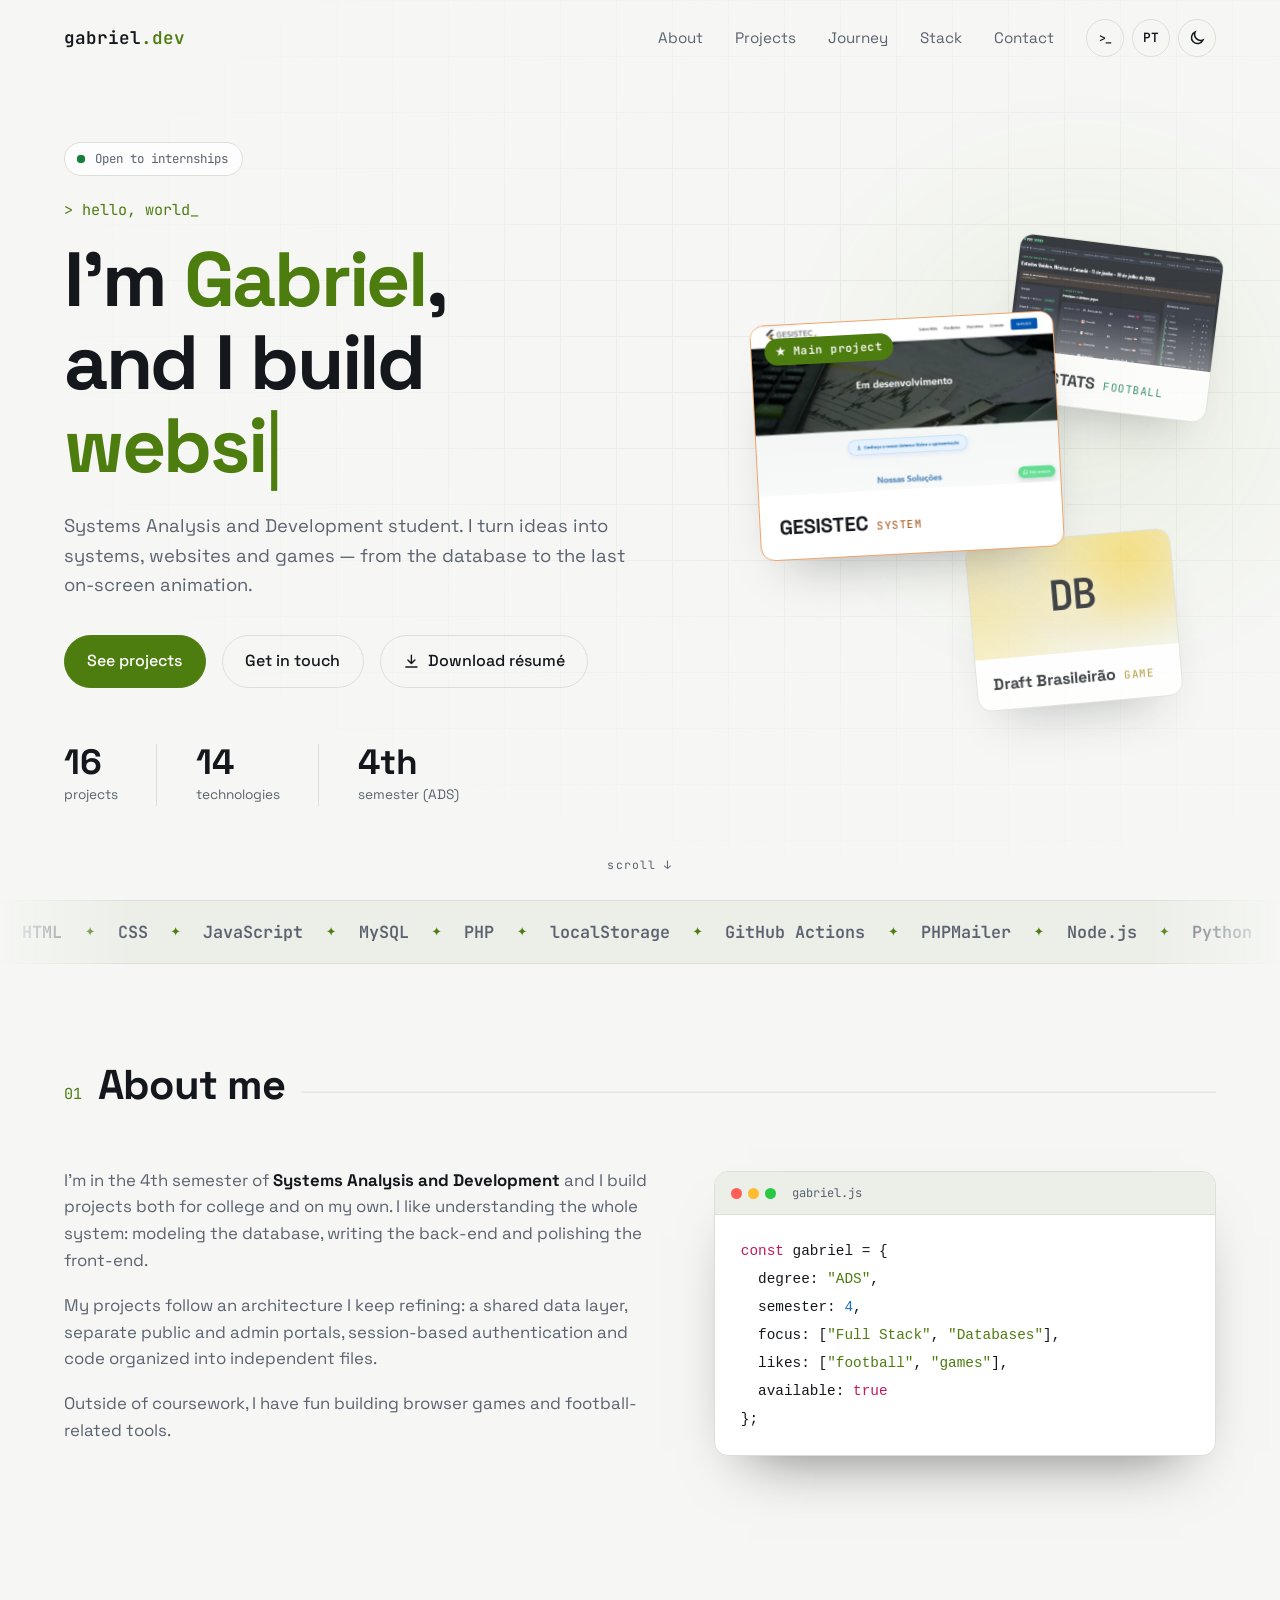
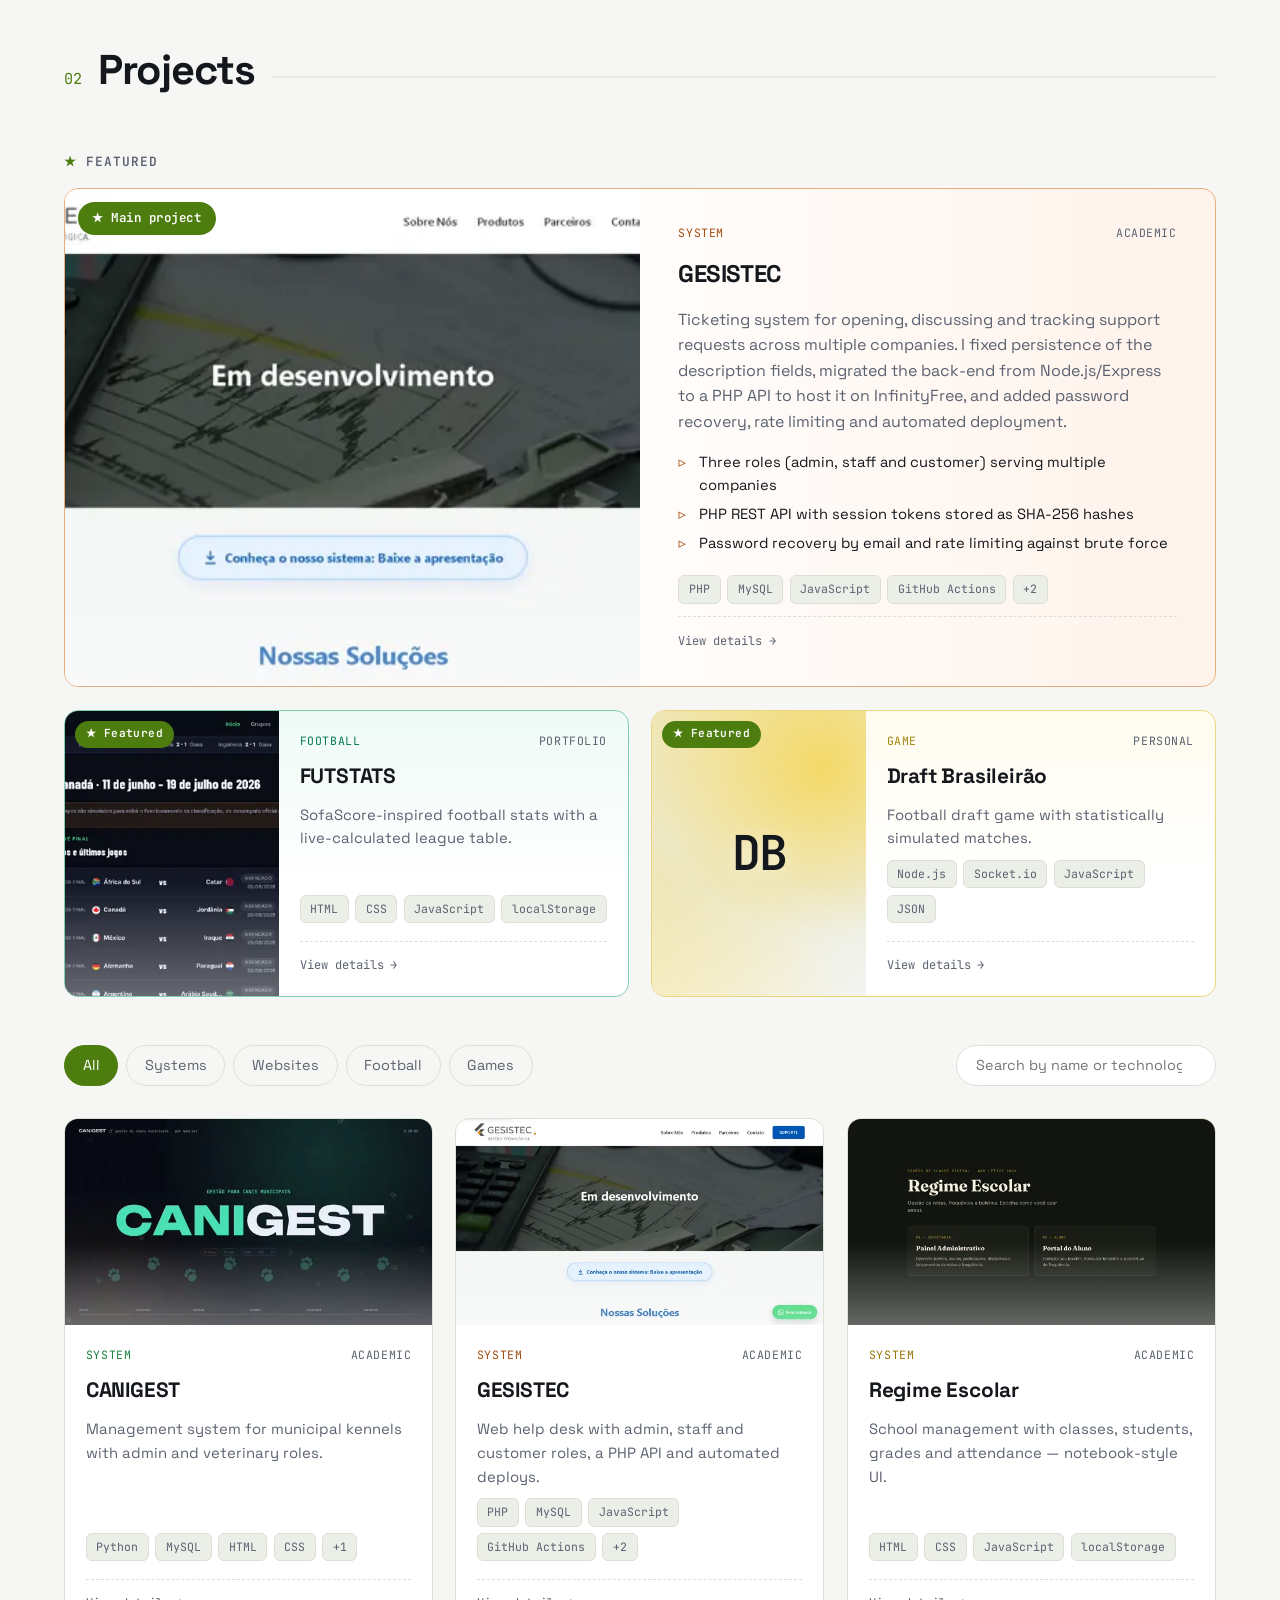
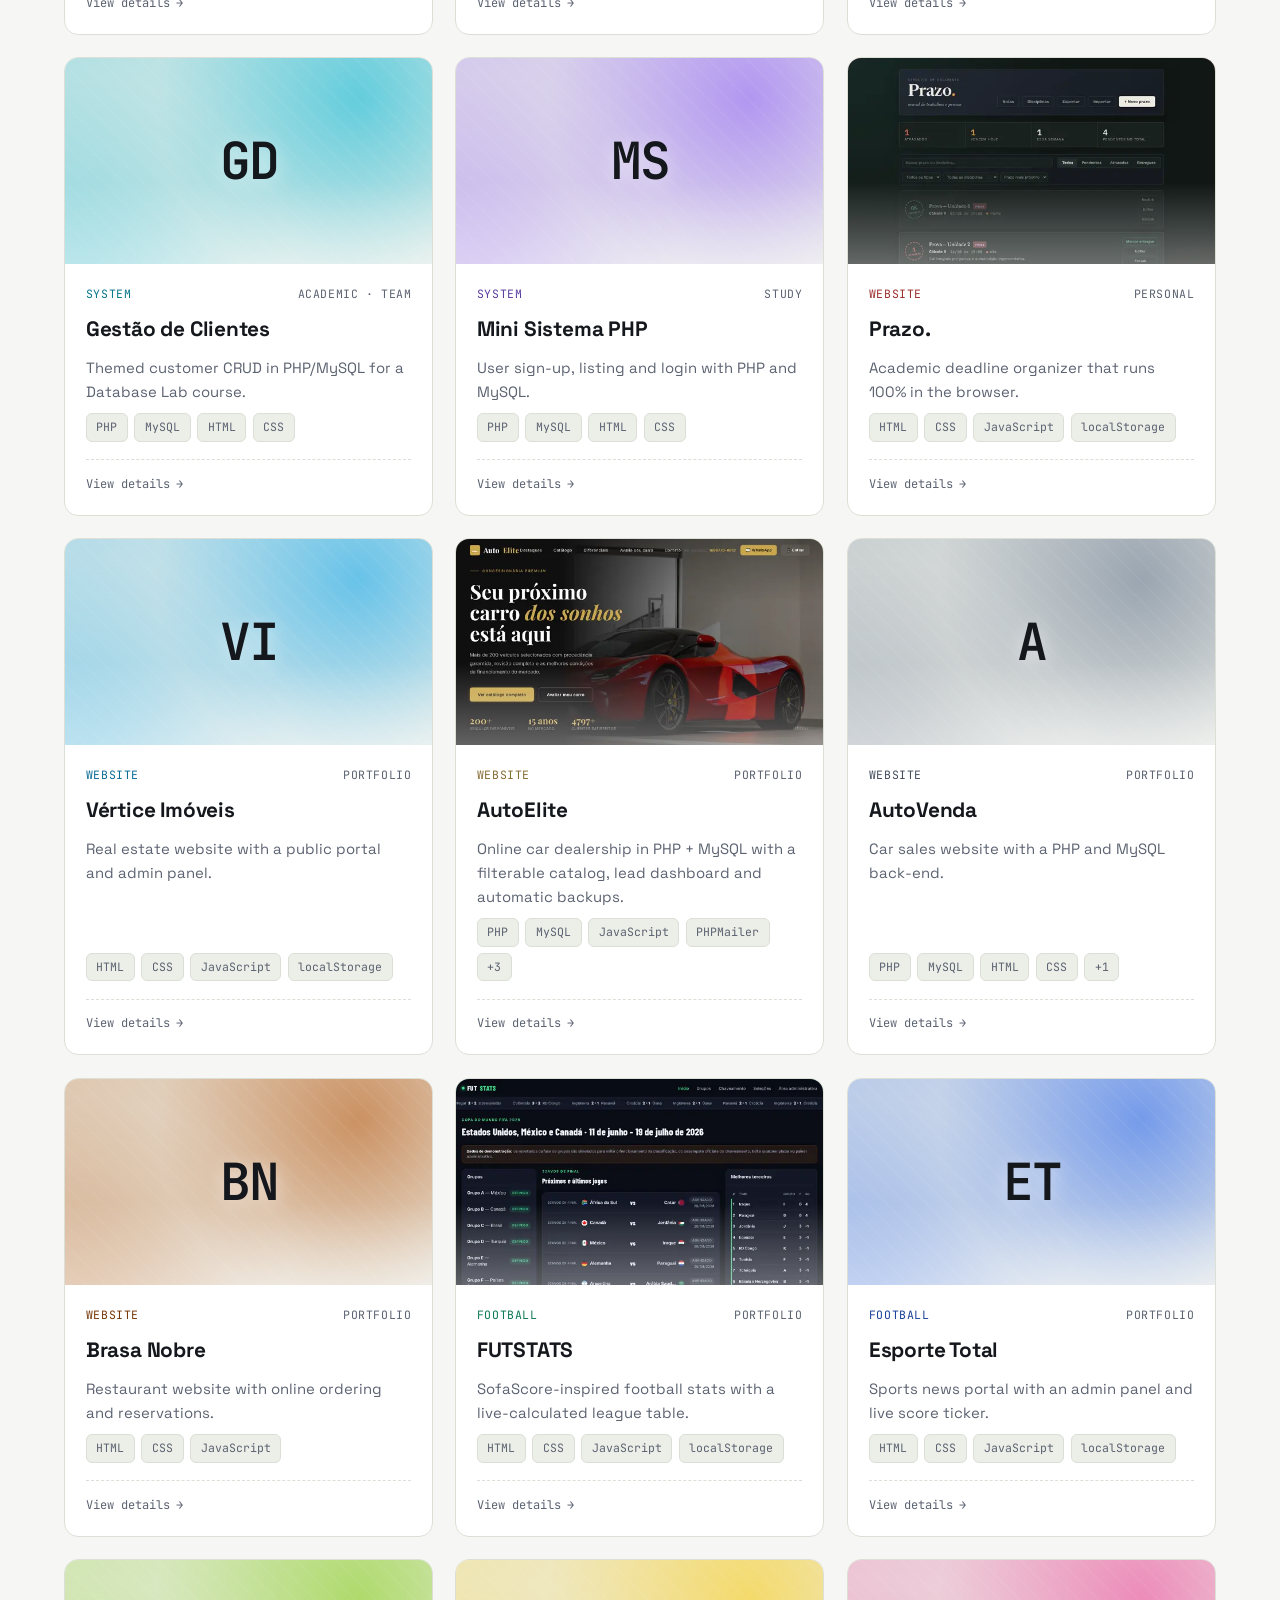
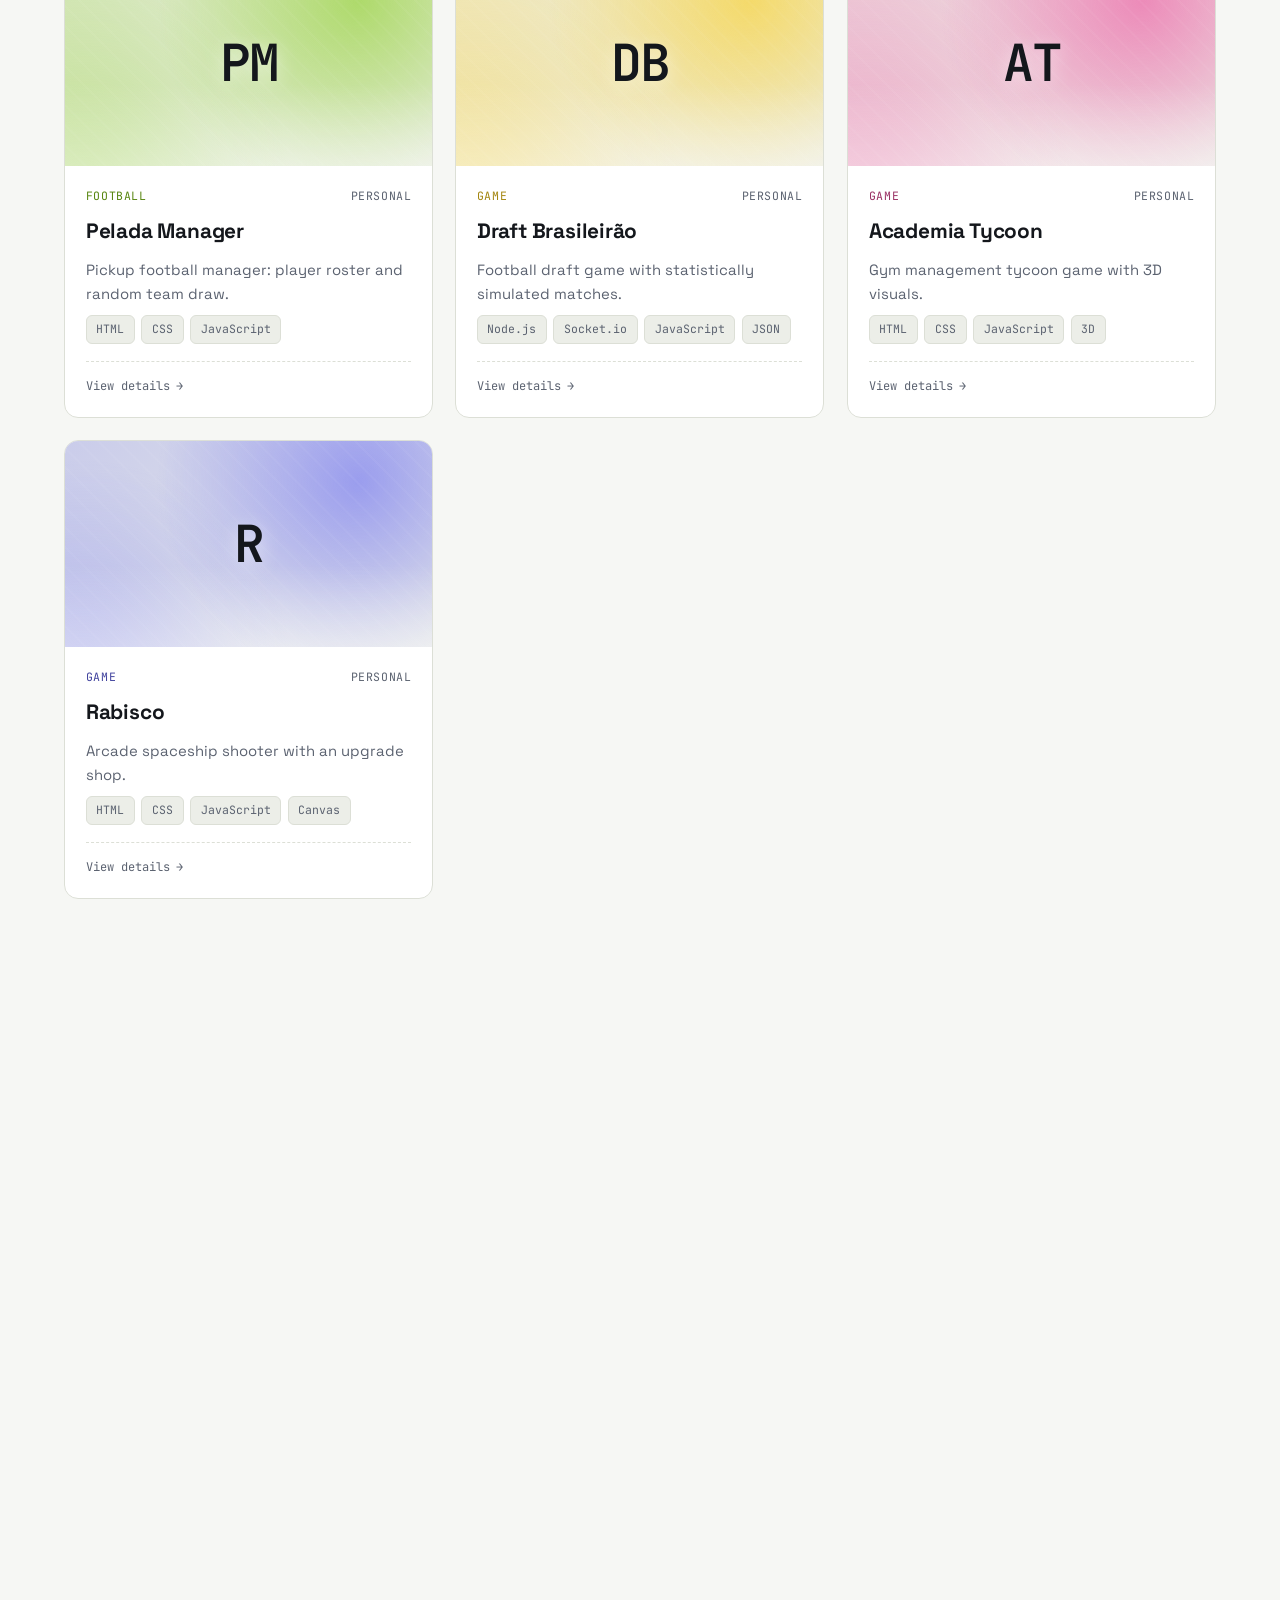
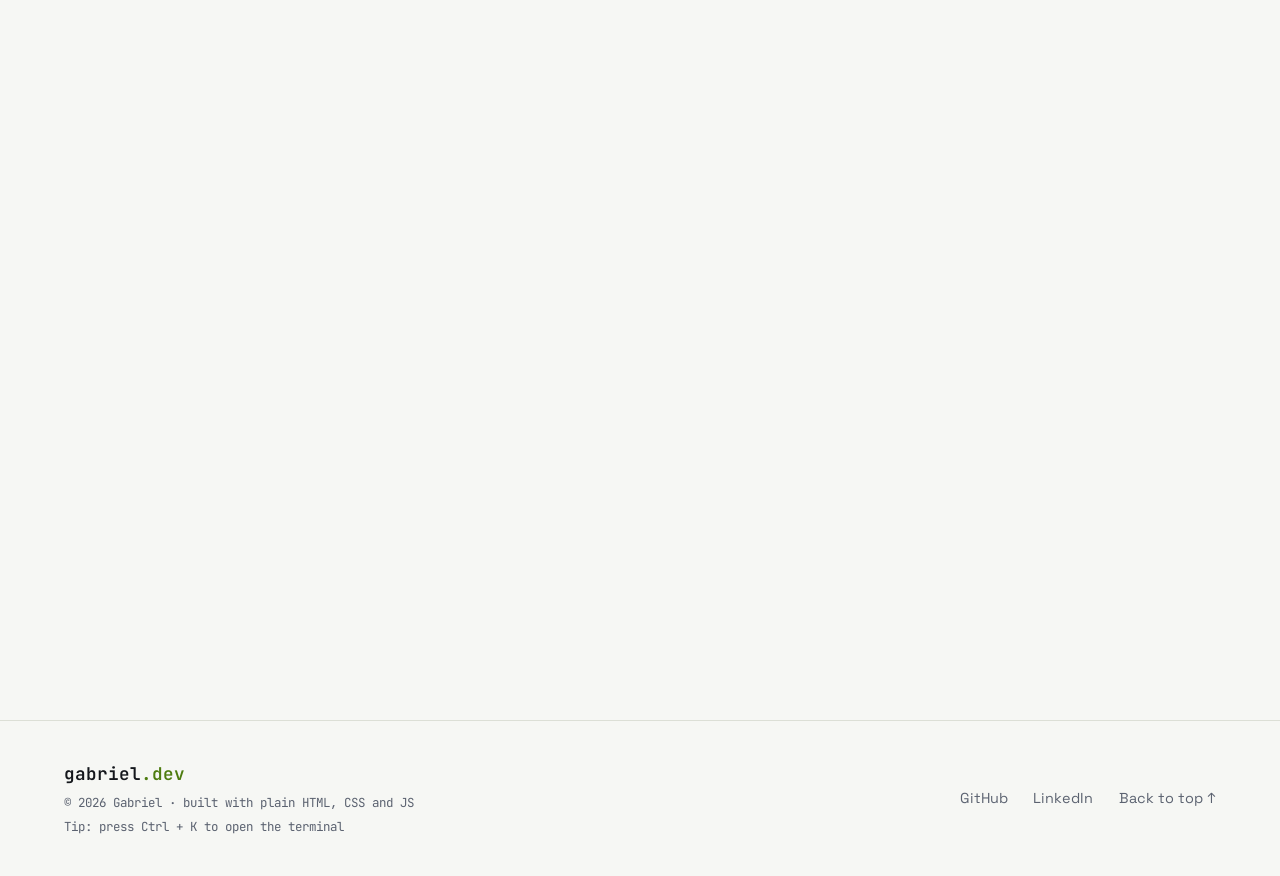
==== commit 32075686: "novo" ====
--- a/index.html
+++ b/index.html
@@ -58,7 +58,7 @@
   <link rel="preconnect" href="https://fonts.gstatic.com" crossorigin>
   <link rel="preload" as="style" href="https://fonts.googleapis.com/css2?family=Space+Grotesk:wght@400;500;700&family=JetBrains+Mono:wght@400;600&display=swap" onload="this.onload=null;this.rel='stylesheet'">
   <noscript><link rel="stylesheet" href="https://fonts.googleapis.com/css2?family=Space+Grotesk:wght@400;500;700&family=JetBrains+Mono:wght@400;600&display=swap"></noscript>
-  <link rel="stylesheet" href="style.css?v=13">
+  <link rel="stylesheet" href="style.css?v=14">
 </head>
 <body>
 
@@ -317,11 +317,11 @@
     </div>
   </div>
 
-  <script defer src="config.js?v=13"></script>
-  <script defer src="i18n.js?v=13"></script>
-  <script defer src="projetos.js?v=13"></script>
-  <script defer src="script.js?v=13"></script>
-  <script defer src="extras.js?v=13"></script>
-  <script defer src="animacoes.js?v=13"></script>
+  <script defer src="config.js?v=14"></script>
+  <script defer src="i18n.js?v=14"></script>
+  <script defer src="projetos.js?v=14"></script>
+  <script defer src="script.js?v=14"></script>
+  <script defer src="extras.js?v=14"></script>
+  <script defer src="animacoes.js?v=14"></script>
 </body>
 </html>
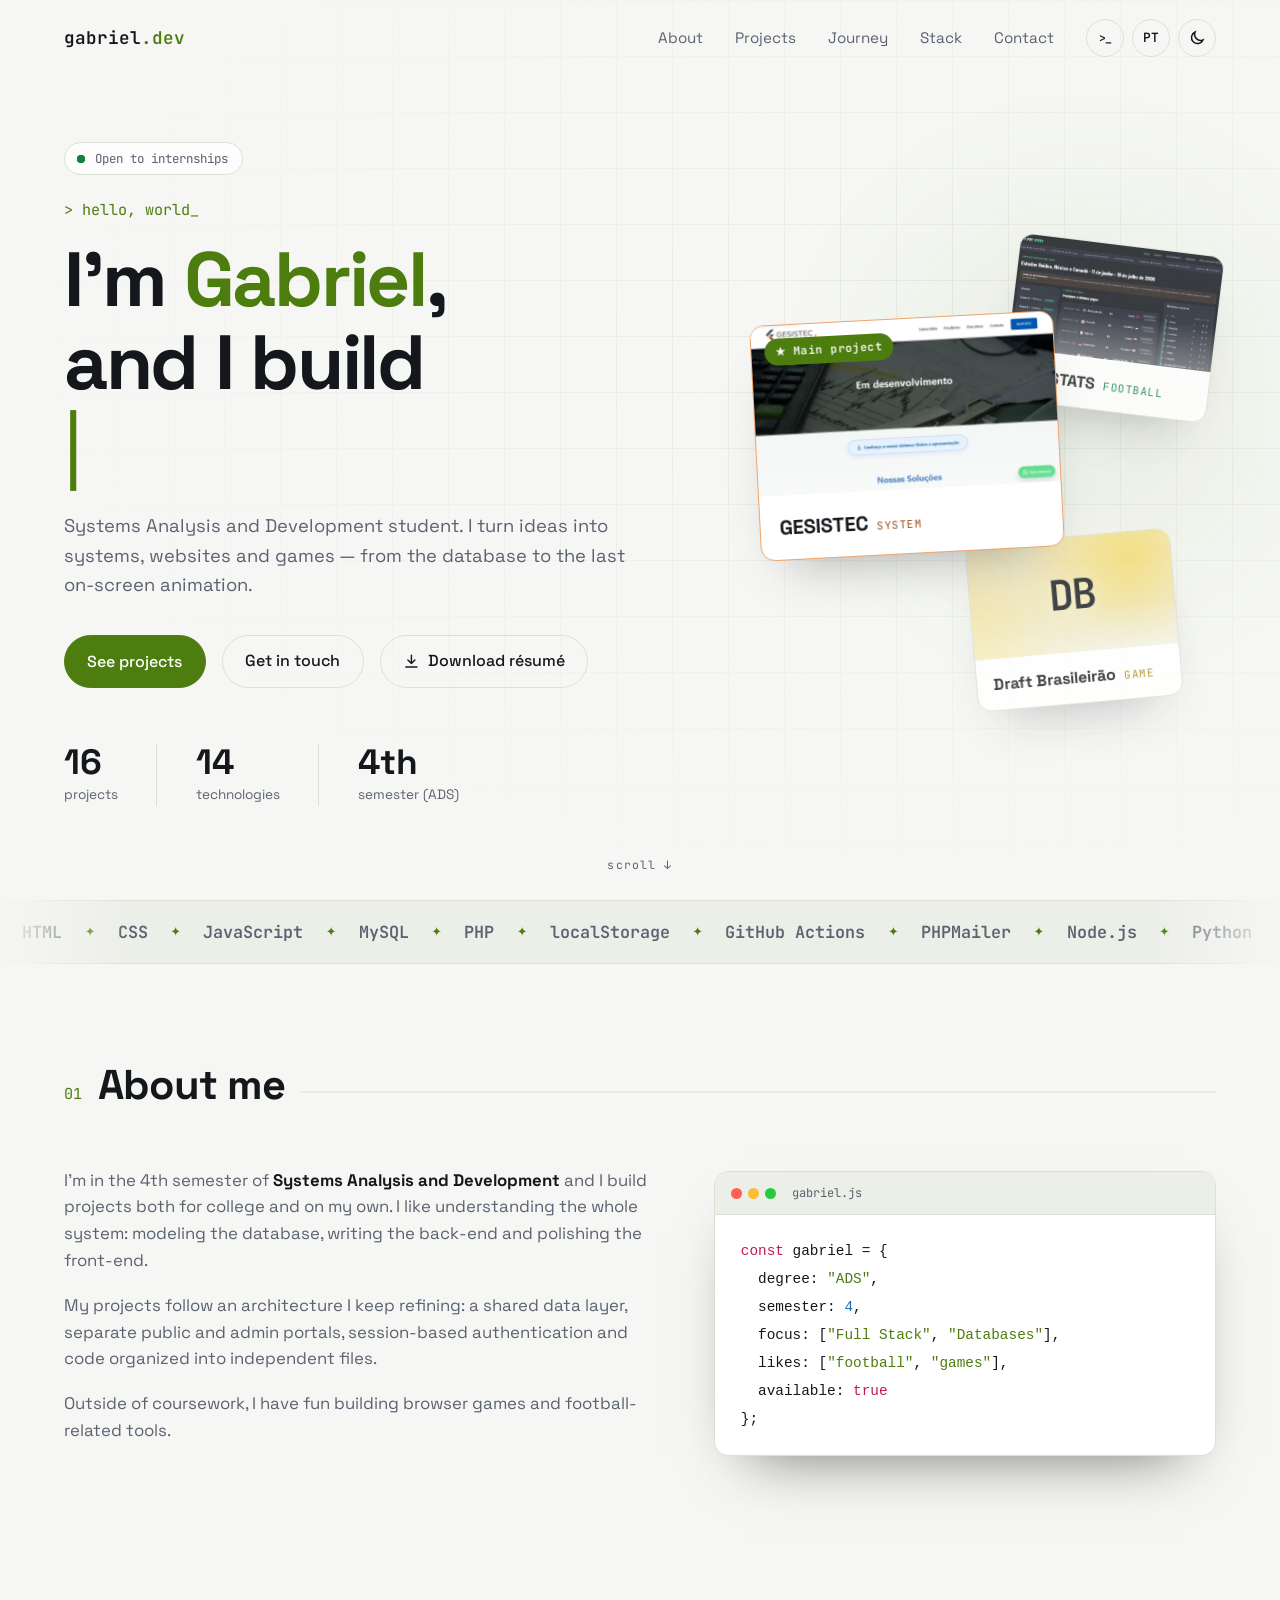
==== commit 95f23103: "novo" ====
--- a/index.html
+++ b/index.html
@@ -58,7 +58,7 @@
   <link rel="preconnect" href="https://fonts.gstatic.com" crossorigin>
   <link rel="preload" as="style" href="https://fonts.googleapis.com/css2?family=Space+Grotesk:wght@400;500;700&family=JetBrains+Mono:wght@400;600&display=swap" onload="this.onload=null;this.rel='stylesheet'">
   <noscript><link rel="stylesheet" href="https://fonts.googleapis.com/css2?family=Space+Grotesk:wght@400;500;700&family=JetBrains+Mono:wght@400;600&display=swap"></noscript>
-  <link rel="stylesheet" href="style.css?v=14">
+  <link rel="stylesheet" href="style.css?v=15">
 </head>
 <body>
 
@@ -317,11 +317,11 @@
     </div>
   </div>
 
-  <script defer src="config.js?v=14"></script>
-  <script defer src="i18n.js?v=14"></script>
-  <script defer src="projetos.js?v=14"></script>
-  <script defer src="script.js?v=14"></script>
-  <script defer src="extras.js?v=14"></script>
-  <script defer src="animacoes.js?v=14"></script>
+  <script defer src="config.js?v=15"></script>
+  <script defer src="i18n.js?v=15"></script>
+  <script defer src="projetos.js?v=15"></script>
+  <script defer src="script.js?v=15"></script>
+  <script defer src="extras.js?v=15"></script>
+  <script defer src="animacoes.js?v=15"></script>
 </body>
 </html>
